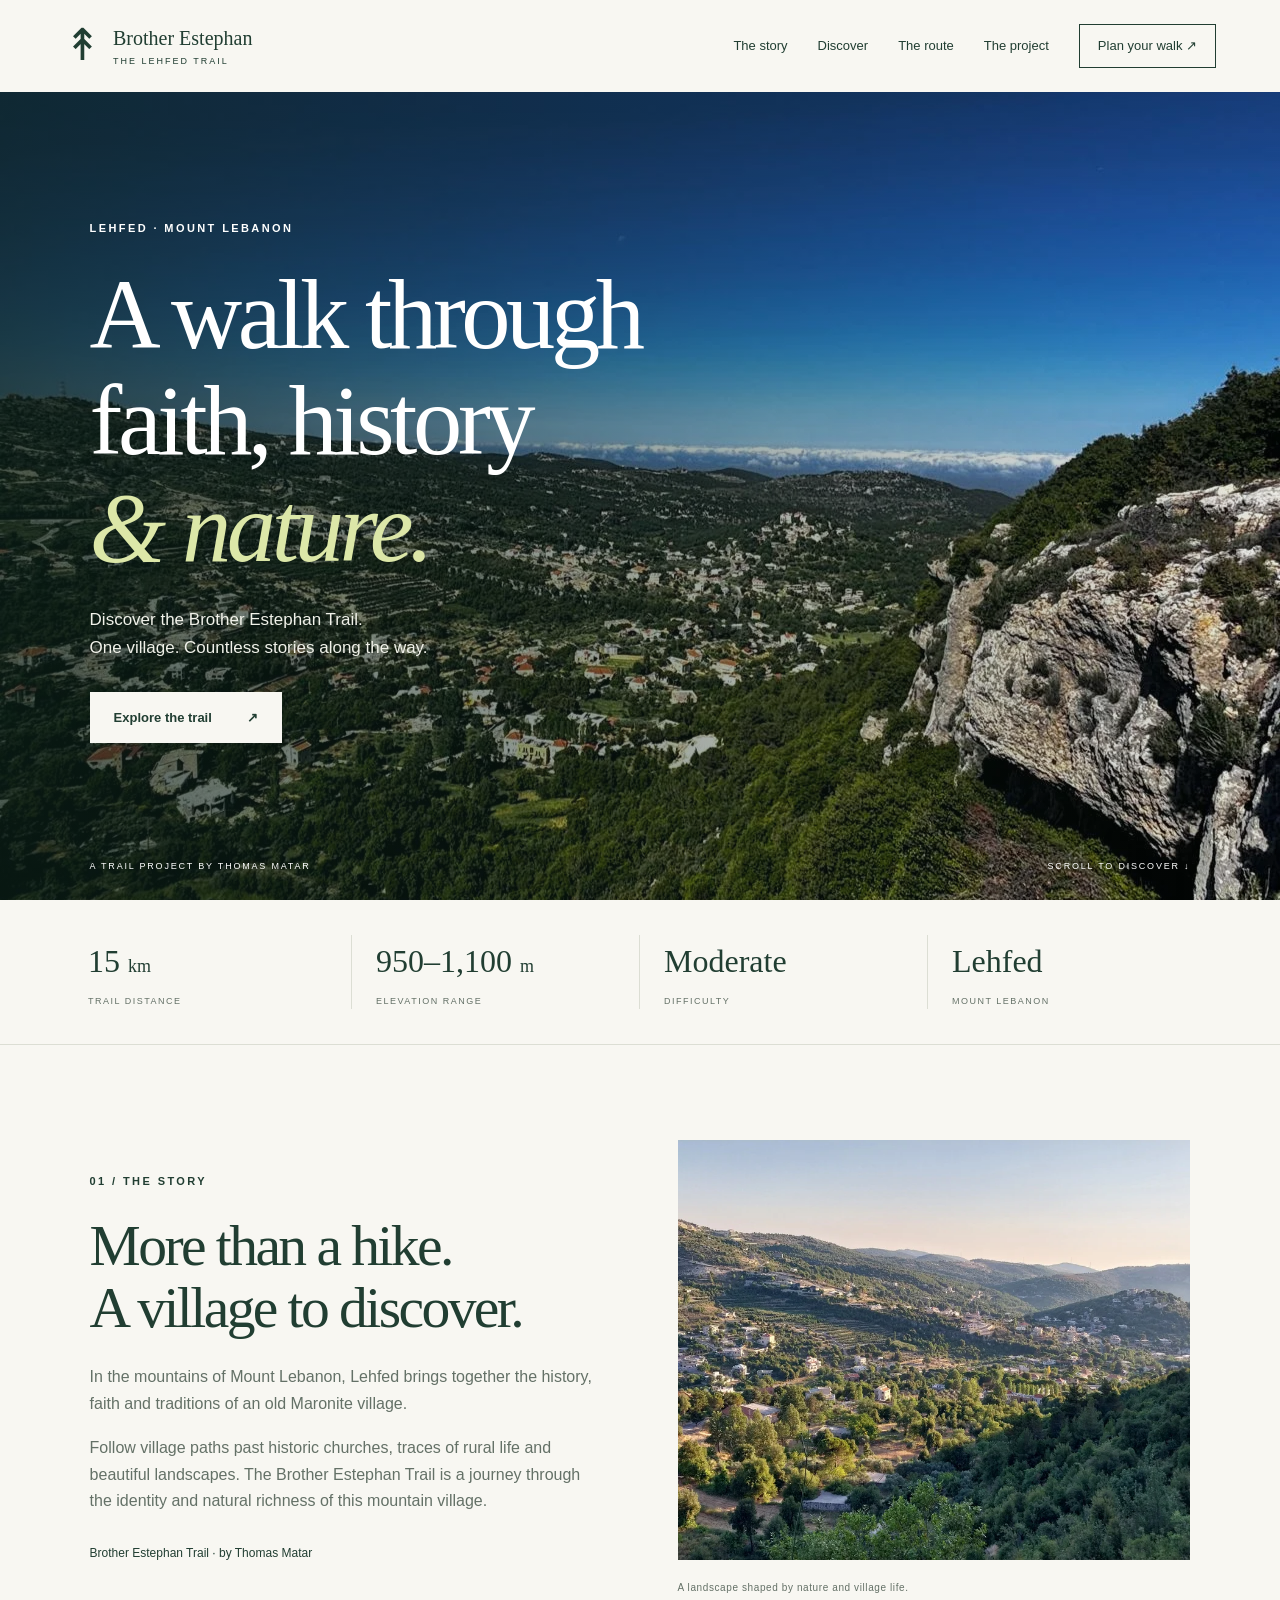
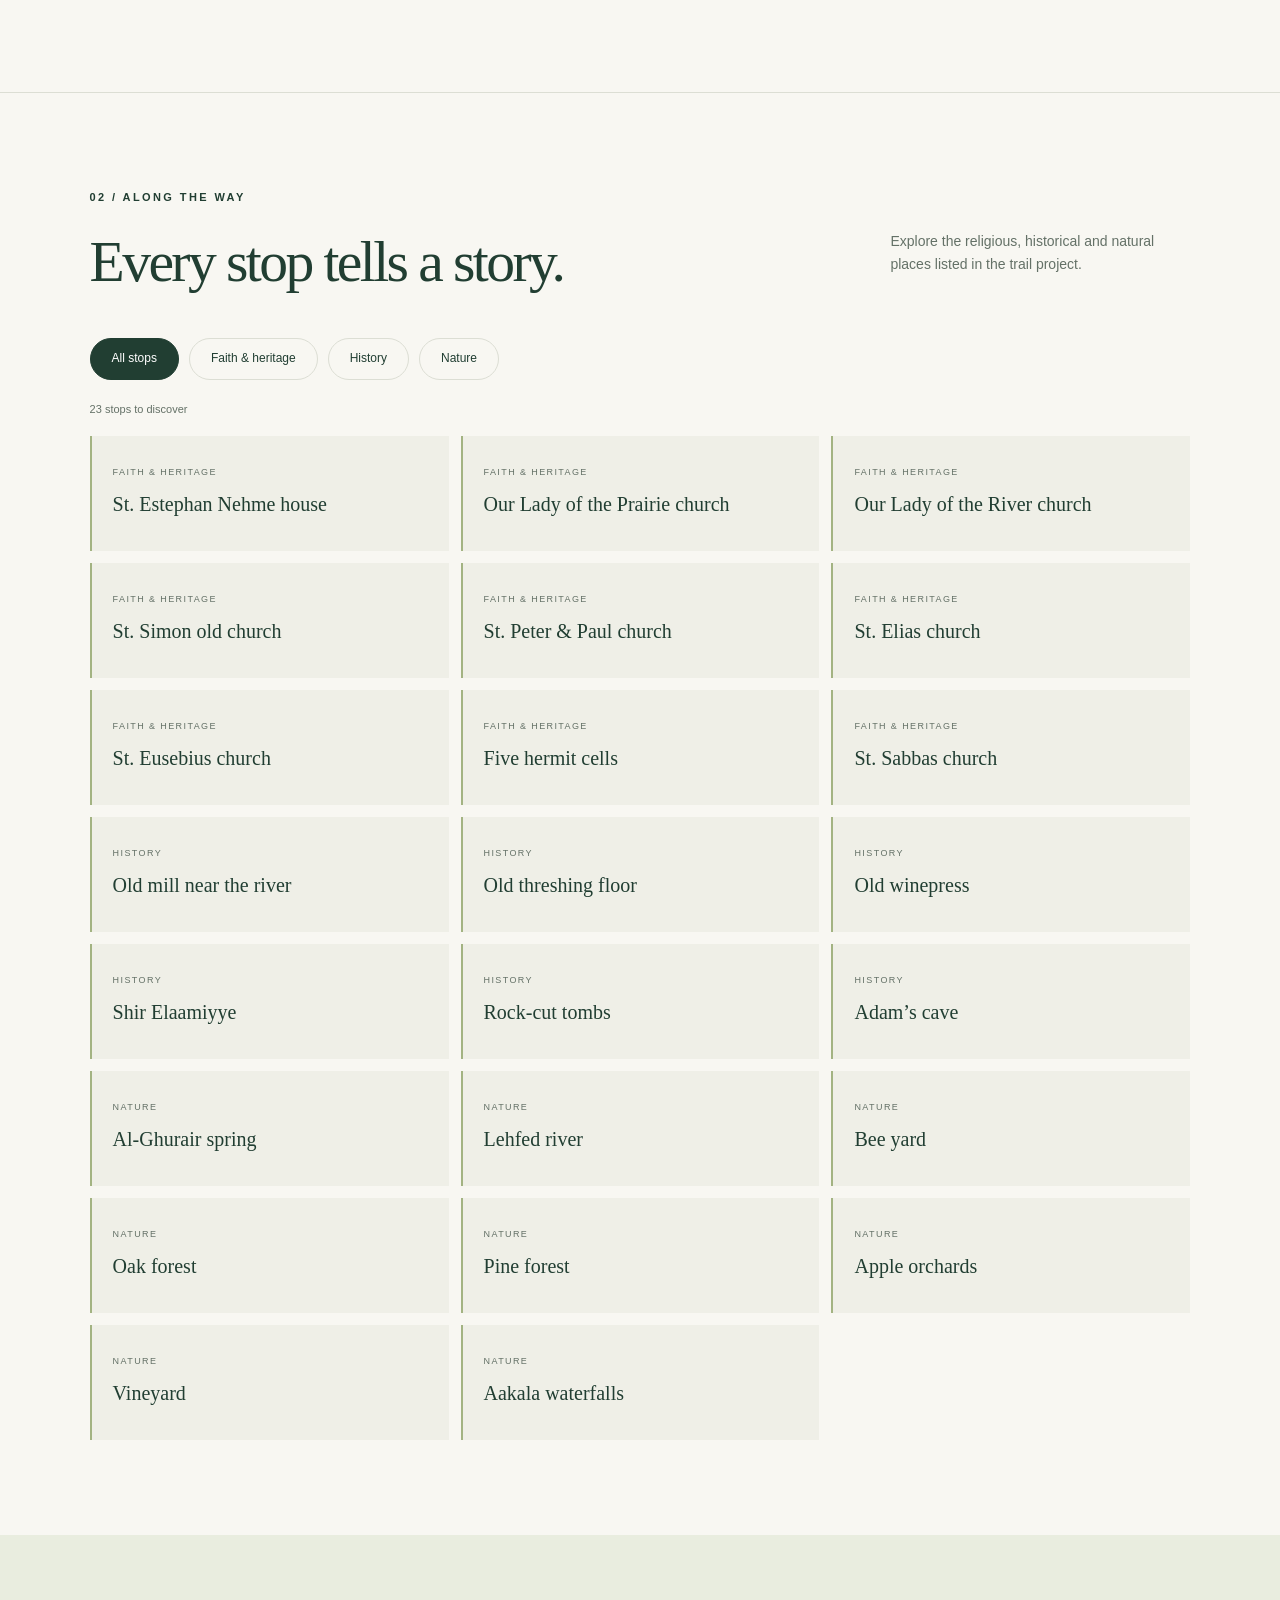
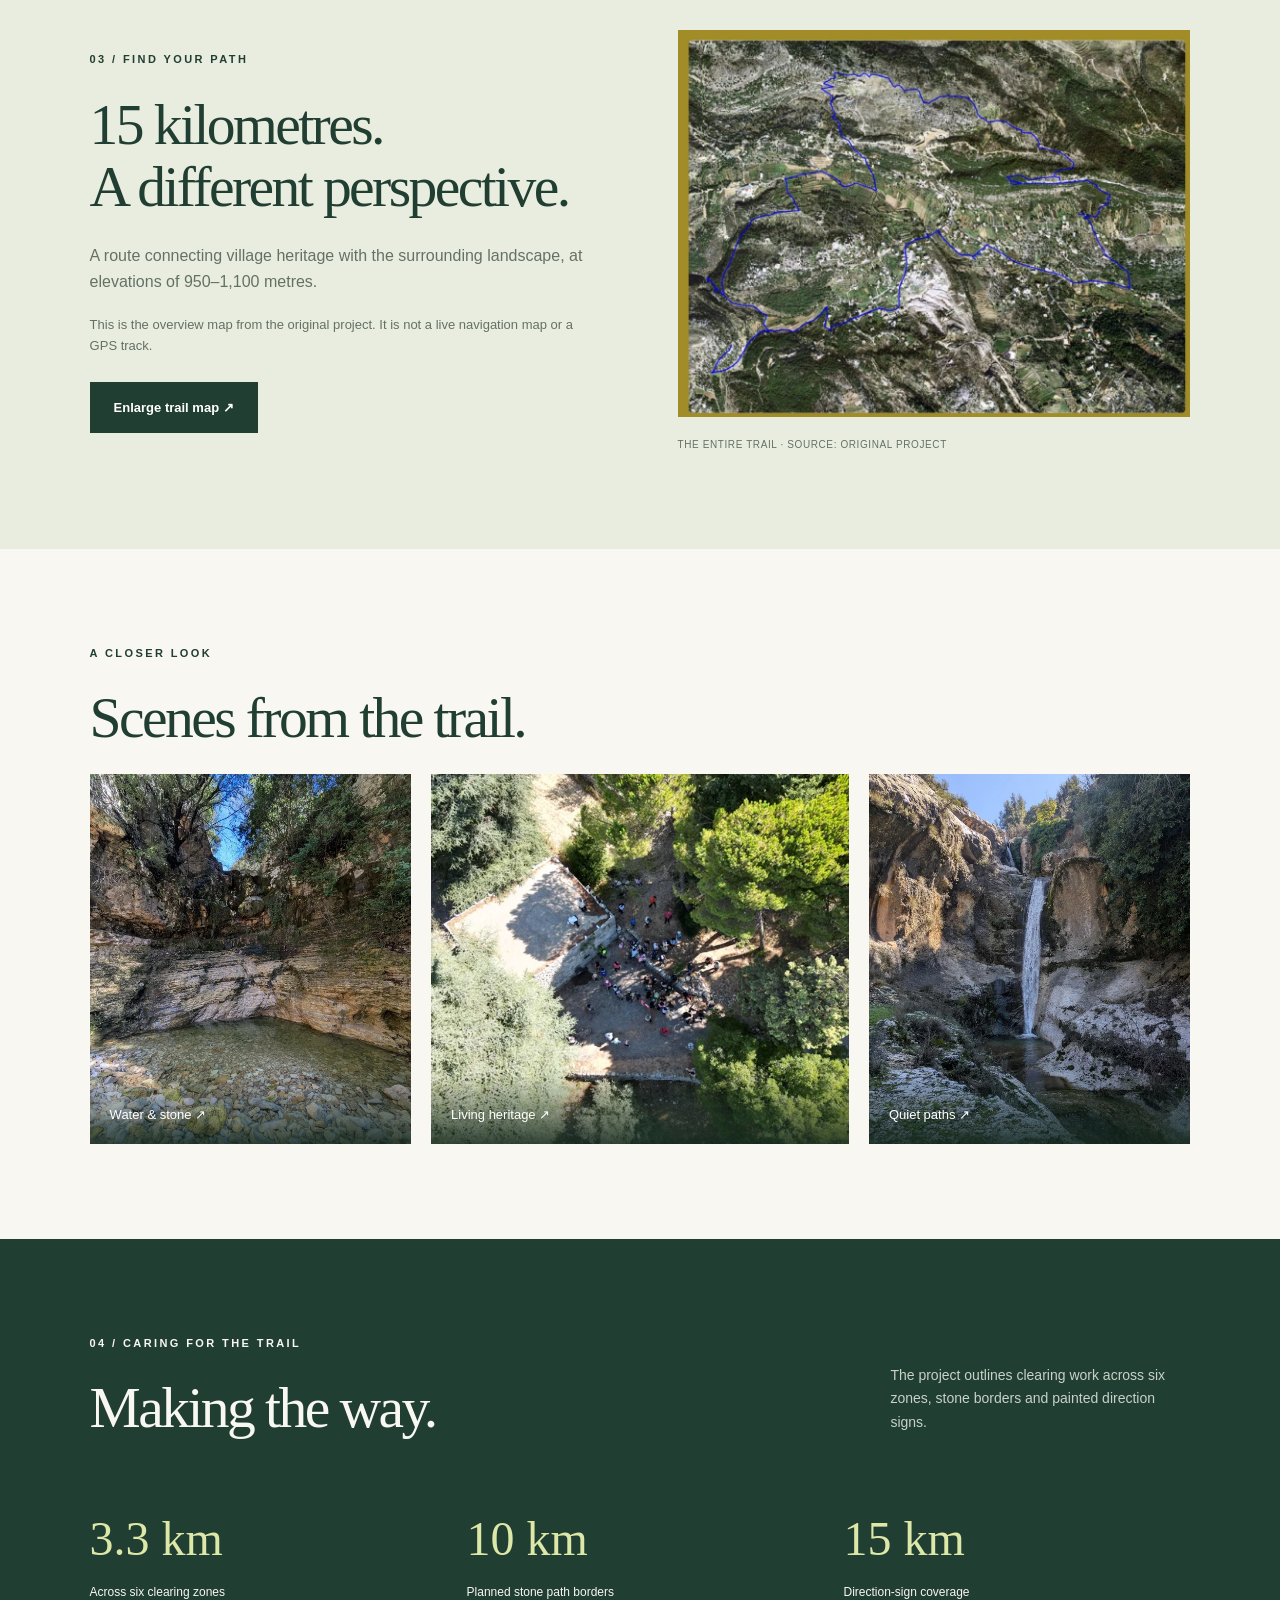
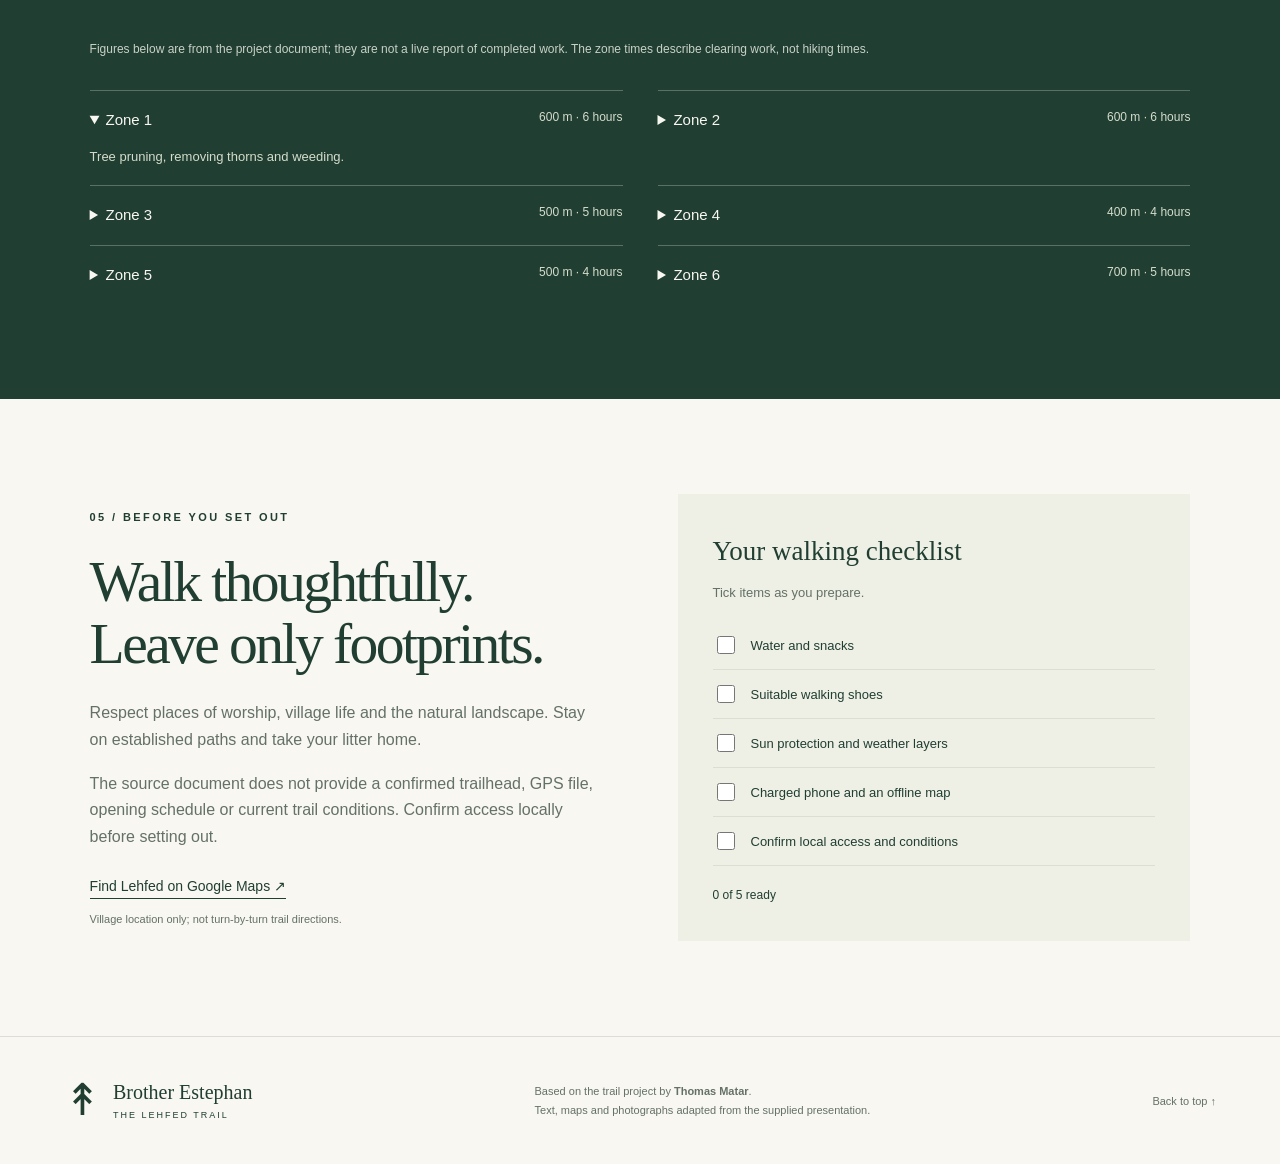
==== public/index.html @ 2dfc2b0c "Build Brother Estephan Trail website with original imagery and Render configuration" ====
<!doctype html>
<html lang="en"><head><meta charset="utf-8"><meta name="viewport" content="width=device-width, initial-scale=1"><meta name="description" content="Discover the Brother Estephan Trail in Lehfed, Lebanon: a 15 km journey through nature, faith and village heritage. A project by Thomas Matar."><meta name="theme-color" content="#213e32"><title>Brother Estephan Trail · Lehfed, Lebanon</title><link rel="icon" href="assets/favicon.svg" type="image/svg+xml"><link rel="stylesheet" href="styles.css"><script src="script.js" defer></script></head>
<body><a class="skip" href="#about">Skip to content</a><header><a class="brand" href="#home"><span class="brand-mark">↟</span><span>Brother Estephan<small>THE LEHFED TRAIL</small></span></a><button class="menu-toggle" aria-expanded="false" aria-controls="navigation">Menu ☰</button><nav id="navigation" aria-label="Main navigation"><a href="#about">The story</a><a href="#discover">Discover</a><a href="#route">The route</a><a href="#restoration">The project</a><a class="nav-cta" href="#visit">Plan your walk ↗</a></nav></header>
<main><section id="home" class="hero"><div class="hero-content"><p class="eyebrow">LEHFED · MOUNT LEBANON</p><h1>A walk through<br>faith, history<br><em>& nature.</em></h1><p class="hero-description">Discover the Brother Estephan Trail.<br>One village. Countless stories along the way.</p><a class="button light" href="#discover">Explore the trail <span>↗</span></a></div><div class="hero-bottom"><span>A TRAIL PROJECT BY THOMAS MATAR</span><a href="#about">SCROLL TO DISCOVER ↓</a></div></section>
<div class="stats" aria-label="Trail overview"><div><strong>15 <span>km</span></strong><small>TRAIL DISTANCE</small></div><div><strong>950–1,100 <span>m</span></strong><small>ELEVATION RANGE</small></div><div><strong>Moderate</strong><small>DIFFICULTY</small></div><div><strong>Lehfed</strong><small>MOUNT LEBANON</small></div></div>
<section id="about" class="section story"><div><p class="eyebrow">01 / THE STORY</p><h2>More than a hike.<br>A village to discover.</h2><p>In the mountains of Mount Lebanon, Lehfed brings together the history, faith and traditions of an old Maronite village.</p><p>Follow village paths past historic churches, traces of rural life and beautiful landscapes. The Brother Estephan Trail is a journey through the identity and natural richness of this mountain village.</p><span class="signature">Brother Estephan Trail · by Thomas Matar</span></div><figure><img src="assets/village.webp" alt="Lehfed village across a green mountain valley" loading="lazy"><figcaption>A landscape shaped by nature and village life.</figcaption></figure></section>
<section id="discover" class="section discovery"><div class="section-heading"><div><p class="eyebrow">02 / ALONG THE WAY</p><h2>Every stop tells a story.</h2></div><p>Explore the religious, historical and natural places listed in the trail project.</p></div><div class="filters" role="group" aria-label="Filter trail stops"><button aria-pressed="true" data-filter="all">All stops</button><button aria-pressed="false" data-filter="religious">Faith & heritage</button><button aria-pressed="false" data-filter="historical">History</button><button aria-pressed="false" data-filter="natural">Nature</button></div><p id="result-count" class="result-count" aria-live="polite"></p><div id="stop-grid" class="stop-grid"></div><noscript><p>The trail includes historic churches and hermit cells, an old mill, a winepress, rock-cut tombs, Adam’s cave, springs, forests, orchards and waterfalls. Enable JavaScript to explore the complete filterable list.</p></noscript></section>
<section id="route" class="section route"><div><p class="eyebrow">03 / FIND YOUR PATH</p><h2>15 kilometres.<br>A different perspective.</h2><p>A route connecting village heritage with the surrounding landscape, at elevations of 950–1,100 metres.</p><p class="note">This is the overview map from the original project. It is not a live navigation map or a GPS track.</p><button class="button dark" data-full-image="assets/trail-map.webp" data-caption="Trail overview from Thomas Matar’s project">Enlarge trail map ↗</button></div><figure><button class="image-button" data-full-image="assets/trail-map.webp" data-caption="Trail overview from Thomas Matar’s project" aria-label="Enlarge trail overview map"><img src="assets/trail-map.webp" alt="Satellite overview showing the trail route as a blue line around Lehfed" loading="lazy"></button><figcaption>THE ENTIRE TRAIL · SOURCE: ORIGINAL PROJECT</figcaption></figure></section>
<section class="section gallery-section"><p class="eyebrow">A CLOSER LOOK</p><h2>Scenes from the trail.</h2><div class="gallery"><button data-full-image="assets/waterfall.webp" data-caption="Water and rock along the trail"><img src="assets/waterfall.webp" alt="Waterfall descending between tall rocks" loading="lazy"><span>Water & stone ↗</span></button><button data-full-image="assets/church.webp" data-caption="Traditional stone architecture featured in the project"><img src="assets/church.webp" alt="Traditional stone building with greenery around its entrance" loading="lazy"><span>Living heritage ↗</span></button><button data-full-image="assets/river.webp" data-caption="A shaded river scene from the original project"><img src="assets/river.webp" alt="Shaded rocky riverbed beneath trees" loading="lazy"><span>Quiet paths ↗</span></button></div></section>
<section id="restoration" class="restoration"><div class="section"><div class="section-heading"><div><p class="eyebrow">04 / CARING FOR THE TRAIL</p><h2>Making the way.</h2></div><p>The project outlines clearing work across six zones, stone borders and painted direction signs.</p></div><div class="project-stats"><div><strong>3.3 km</strong><span>Across six clearing zones</span></div><div><strong>10 km</strong><span>Planned stone path borders</span></div><div><strong>15 km</strong><span>Direction-sign coverage</span></div></div><p class="project-note">Figures below are from the project document; they are not a live report of completed work. The zone times describe clearing work, not hiking times.</p><div class="zones"><details open><summary>Zone 1 <span>600 m · 6 hours</span></summary><p>Tree pruning, removing thorns and weeding.</p></details><details><summary>Zone 2 <span>600 m · 6 hours</span></summary><p>Tree pruning, removing thorns and weeding.</p></details><details><summary>Zone 3 <span>500 m · 5 hours</span></summary><p>Removing thorns and weeding.</p></details><details><summary>Zone 4 <span>400 m · 4 hours</span></summary><p>Tree pruning, removing thorns and weeding.</p></details><details><summary>Zone 5 <span>500 m · 4 hours</span></summary><p>Weeding.</p></details><details><summary>Zone 6 <span>700 m · 5 hours</span></summary><p>Removing thorns and weeding.</p></details></div></div></section>
<section id="visit" class="section visit"><div><p class="eyebrow">05 / BEFORE YOU SET OUT</p><h2>Walk thoughtfully.<br>Leave only footprints.</h2><p>Respect places of worship, village life and the natural landscape. Stay on established paths and take your litter home.</p><p>The source document does not provide a confirmed trailhead, GPS file, opening schedule or current trail conditions. Confirm access locally before setting out.</p><a class="text-link" href="https://www.google.com/maps/search/?api=1&query=Lehfed%2C%20Lebanon" target="_blank" rel="noopener noreferrer">Find Lehfed on Google Maps ↗</a><small class="map-note">Village location only; not turn-by-turn trail directions.</small></div><div class="checklist"><h3>Your walking checklist</h3><p>Tick items as you prepare.</p><label><input type="checkbox"> Water and snacks</label><label><input type="checkbox"> Suitable walking shoes</label><label><input type="checkbox"> Sun protection and weather layers</label><label><input type="checkbox"> Charged phone and an offline map</label><label><input type="checkbox"> Confirm local access and conditions</label><span id="check-status" aria-live="polite">0 of 5 ready</span></div></section></main>
<footer><a class="brand" href="#home"><span class="brand-mark">↟</span><span>Brother Estephan<small>THE LEHFED TRAIL</small></span></a><p>Based on the trail project by <strong>Thomas Matar</strong>.<br>Text, maps and photographs adapted from the supplied presentation.</p><a href="#home">Back to top ↑</a></footer>
<dialog id="lightbox"><button id="close-lightbox" aria-label="Close image">Close ×</button><img id="lightbox-image" alt=""><p id="lightbox-caption"></p></dialog></body></html>
---- public/styles.css ----
:root{--ink:#213e32;--muted:#647167;--paper:#f8f7f2;--line:#dcded4;--lime:#dce7a8}*{box-sizing:border-box}html{scroll-behavior:smooth;scroll-padding-top:96px}body{margin:0;background:var(--paper);color:var(--ink);font-family:Arial,Helvetica,sans-serif;font-size:16px;line-height:1.65}a{color:inherit;text-decoration:none}button,input{font:inherit}button,a,input{touch-action:manipulation}button{cursor:pointer}a:focus-visible,button:focus-visible,input:focus-visible,summary:focus-visible{outline:3px solid #b78624;outline-offset:5px}h1,h2,h3,p,figure{margin:0}h1,h2{font-family:Georgia,'Times New Roman',serif;font-weight:400;letter-spacing:-.045em;line-height:1.08}h2{font-size:clamp(36px,4.5vw,61px);margin-bottom:25px}p+p{margin-top:18px}header{height:92px;display:flex;align-items:center;justify-content:space-between;padding:0 5%;background:var(--paper);position:relative;z-index:10}.brand{display:flex;align-items:center;gap:12px;font-family:Georgia,serif;font-size:20px;line-height:1.3}.brand small{display:block;font-family:Arial,sans-serif;font-size:9px;letter-spacing:2px;margin-top:5px}.brand-mark{font-size:44px}nav{display:flex;gap:30px;align-items:center;font-size:13px}nav a:hover,.text-link:hover{text-decoration:underline}.nav-cta{border:1px solid var(--ink);padding:10px 18px}.menu-toggle{display:none}.hero{min-height:650px;height:calc(100svh - 92px);max-height:880px;color:white;position:relative;background:linear-gradient(90deg,rgba(11,32,24,.72),rgba(11,32,24,.08)),url('assets/hero.webp') center 60%/cover;display:flex;align-items:center;padding:70px 7% 100px}.hero-content{max-width:700px}.eyebrow{font-size:11px;font-weight:700;letter-spacing:2.4px;margin-bottom:25px}h1{font-size:clamp(62px,7.7vw,110px)}h1 em{color:var(--lime);font-weight:400}.hero-description{margin:25px 0 30px;font-size:17px;color:#f0f1e9}.button{display:inline-flex;align-items:center;gap:35px;border:0;padding:15px 24px;font-size:13px;font-weight:600}.light{background:var(--paper);color:var(--ink)}.dark{background:var(--ink);color:white}.button:hover{filter:brightness(.92)}.hero-bottom{position:absolute;bottom:26px;left:7%;right:7%;display:flex;justify-content:space-between;font-size:9px;letter-spacing:1.8px}.stats{display:grid;grid-template-columns:repeat(4,1fr);padding:35px 5%;border-bottom:1px solid var(--line)}.stats>div{padding:0 24px;border-right:1px solid var(--line)}.stats>div:last-child{border:0}.stats strong{font-family:Georgia,serif;font-size:32px;font-weight:400;display:block}.stats strong span{font-size:18px}.stats small{font-size:9px;letter-spacing:1.5px;display:block;margin-top:6px;color:var(--muted)}.section{max-width:1320px;padding:95px 7%;margin:auto}.story,.route,.visit{display:grid;grid-template-columns:1fr 1fr;gap:75px;align-items:center}.story p:not(.eyebrow),.route p:not(.eyebrow),.visit p:not(.eyebrow){color:var(--muted)}.signature{display:block;font-size:12px;margin-top:30px}.story img{width:100%;height:420px;object-fit:cover}figcaption{font-size:10px;color:var(--muted);margin-top:12px;letter-spacing:.6px}.discovery{border-top:1px solid var(--line)}.section-heading{display:flex;gap:60px;align-items:center;justify-content:space-between}.section-heading>p{max-width:300px;font-size:14px;color:var(--muted)}.filters{display:flex;gap:10px;margin:20px 0;flex-wrap:wrap}.filters button{padding:10px 21px;border:1px solid var(--line);border-radius:30px;background:transparent;color:var(--ink);font-size:12px}.filters button[aria-pressed=true]{background:var(--ink);color:white;border-color:var(--ink)}.result-count{font-size:11px;color:var(--muted);margin-bottom:18px}.stop-grid{display:grid;grid-template-columns:repeat(3,1fr);gap:12px}.stop{padding:21px;background:#efefe7;min-height:115px;border-left:2px solid #a3b382}.stop small{font-size:9px;text-transform:uppercase;letter-spacing:1.4px;color:var(--muted)}.stop h3{font-family:Georgia,serif;font-size:20px;font-weight:400;line-height:1.3;margin-top:8px}.route{background:#e9eddf;max-width:none;padding-left:max(7%,calc((100% - 1135px)/2));padding-right:max(7%,calc((100% - 1135px)/2))}.route figure img{width:100%;display:block}.image-button{padding:0;border:0;background:none;width:100%}.note{font-size:13px;margin-bottom:25px}.gallery{display:grid;grid-template-columns:1fr 1.3fr 1fr;gap:20px}.gallery button{position:relative;border:0;padding:0;background:var(--ink);color:white;text-align:left;overflow:hidden}.gallery img{width:100%;height:370px;object-fit:cover;display:block;transition:transform .3s}.gallery button:hover img{transform:scale(1.035)}.gallery span{position:absolute;bottom:0;left:0;right:0;padding:30px 20px 18px;background:linear-gradient(transparent,#14281ed9);font-size:13px}.restoration{background:var(--ink);color:var(--paper)}.restoration .section-heading>p,.project-note{color:#c8d2c8}.project-stats{display:grid;grid-template-columns:repeat(3,1fr);gap:30px;margin:35px 0}.project-stats strong{display:block;font-family:Georgia,serif;font-size:48px;color:var(--lime);font-weight:400}.project-stats span{font-size:12px}.project-note{font-size:12px;max-width:790px}.zones{display:grid;grid-template-columns:1fr 1fr;gap:0 35px;margin-top:30px}.zones details{border-top:1px solid #597062;padding:17px 0}.zones summary{cursor:pointer;font-size:15px}.zones summary span{float:right;font-size:12px;color:#d4ddcb}.zones p{font-size:13px;color:#d4ddcb;margin-top:14px}.checklist{background:#eeefe5;padding:35px}.checklist h3{font-family:Georgia,serif;font-size:27px;font-weight:400}.checklist p{font-size:13px;margin:8px 0 18px}.checklist label{display:flex;gap:13px;align-items:center;padding:12px 0;font-size:13px;border-bottom:1px solid var(--line);cursor:pointer}.checklist input{accent-color:var(--ink);width:18px;height:18px}.checklist label:has(input:checked){color:#657259;text-decoration:line-through}#check-status{display:block;margin-top:20px;font-size:12px}.text-link{display:inline-block;margin-top:25px;border-bottom:1px solid var(--ink);font-size:14px}.map-note{display:block;margin-top:10px;font-size:11px;color:var(--muted)}footer{padding:35px 5%;border-top:1px solid var(--line);display:flex;justify-content:space-between;align-items:center;gap:30px}footer p,footer>a:last-child{font-size:11px;color:var(--muted)}dialog{border:0;background:var(--paper);color:var(--ink);max-width:94vw;max-height:95svh;padding:20px}dialog::backdrop{background:#071a14dd}dialog img{display:block;max-width:85vw;max-height:76svh;object-fit:contain;margin:auto}dialog p{font-size:12px;margin-top:10px}#close-lightbox{display:block;margin:0 0 12px auto;background:var(--ink);color:white;border:0;padding:8px 16px}.skip{position:absolute;left:10px;top:-100px;z-index:20;padding:12px;background:white}.skip:focus{top:10px}@media(max-width:850px){nav{gap:15px}.nav-cta{display:none}.section{padding:65px 6%}.story,.route,.visit{gap:35px}.stats strong{font-size:24px}.stats>div{padding:0 12px}.gallery img{height:290px}}@media(max-width:620px){header{height:78px;padding:0 6%}.brand{font-size:17px}.brand-mark{font-size:36px}.menu-toggle{display:block;background:none;border:1px solid var(--line);padding:6px 12px;font-size:12px;color:var(--ink)}nav{display:none;position:absolute;top:78px;left:0;right:0;padding:20px 6%;background:var(--paper);box-shadow:0 10px 15px #0001}nav.open{display:flex;flex-direction:column;align-items:stretch}.nav-cta{display:block}.hero{min-height:620px;height:calc(92svh - 78px);padding:55px 7% 85px;background-position:60% center}h1{font-size:65px}.hero-bottom{font-size:8px}.hero-bottom a{display:none}.stats{grid-template-columns:1fr 1fr;gap:23px;padding:27px 4%}.stats>div:nth-child(2){border:0}.stats strong{font-size:27px}.story,.route,.visit{grid-template-columns:1fr;gap:30px}.story img{height:290px}.section-heading{display:block}.section-heading>p{margin-bottom:25px}.stop-grid{grid-template-columns:1fr 1fr}.stop{padding:15px}.stop h3{font-size:18px}.filters{gap:7px}.filters button{padding:8px 12px;font-size:11px}.gallery{grid-template-columns:1fr;gap:14px}.gallery img{height:320px}.project-stats{gap:12px}.project-stats strong{font-size:35px}.project-stats span{font-size:10px;display:block}.zones{grid-template-columns:1fr}.checklist{padding:25px}footer{flex-direction:column;align-items:flex-start;padding:30px 6%}h2{font-size:40px}}@media(prefers-reduced-motion:reduce){html{scroll-behavior:auto}*,*::before,*::after{transition:none!important}}
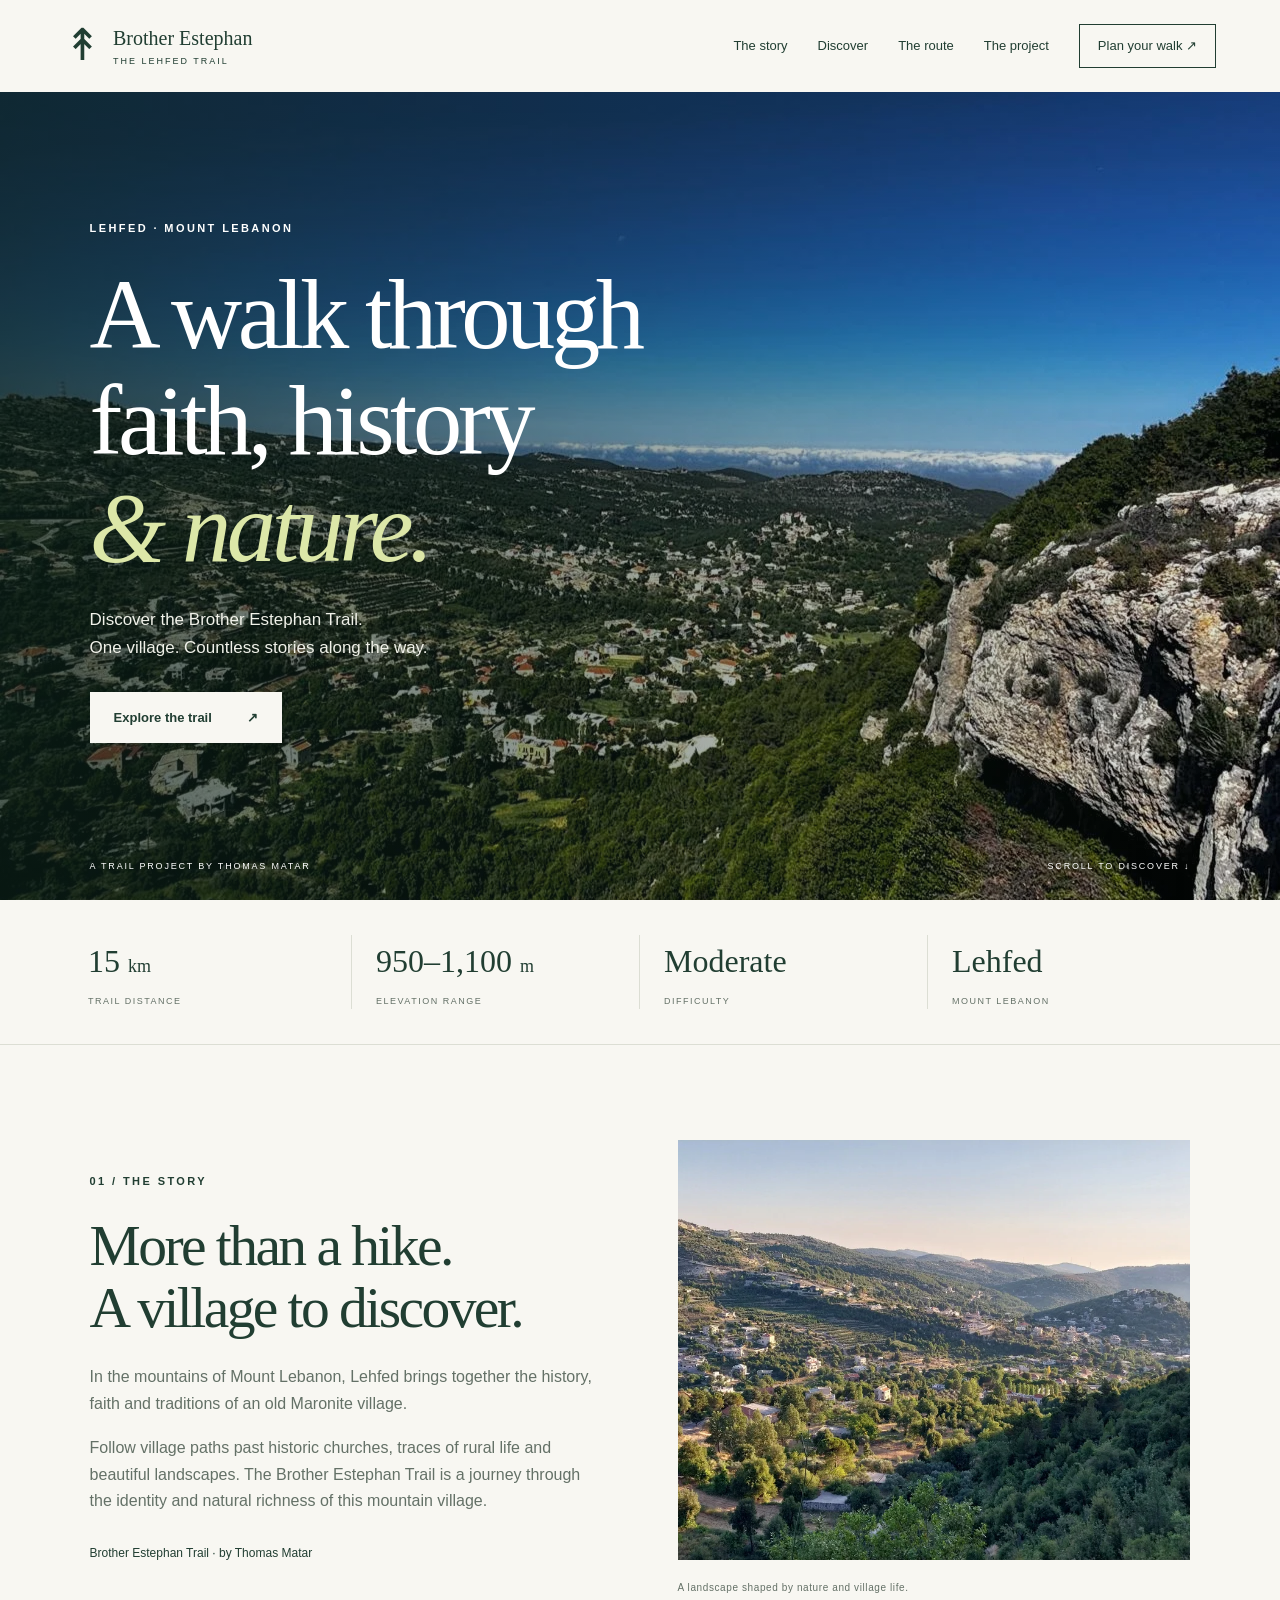
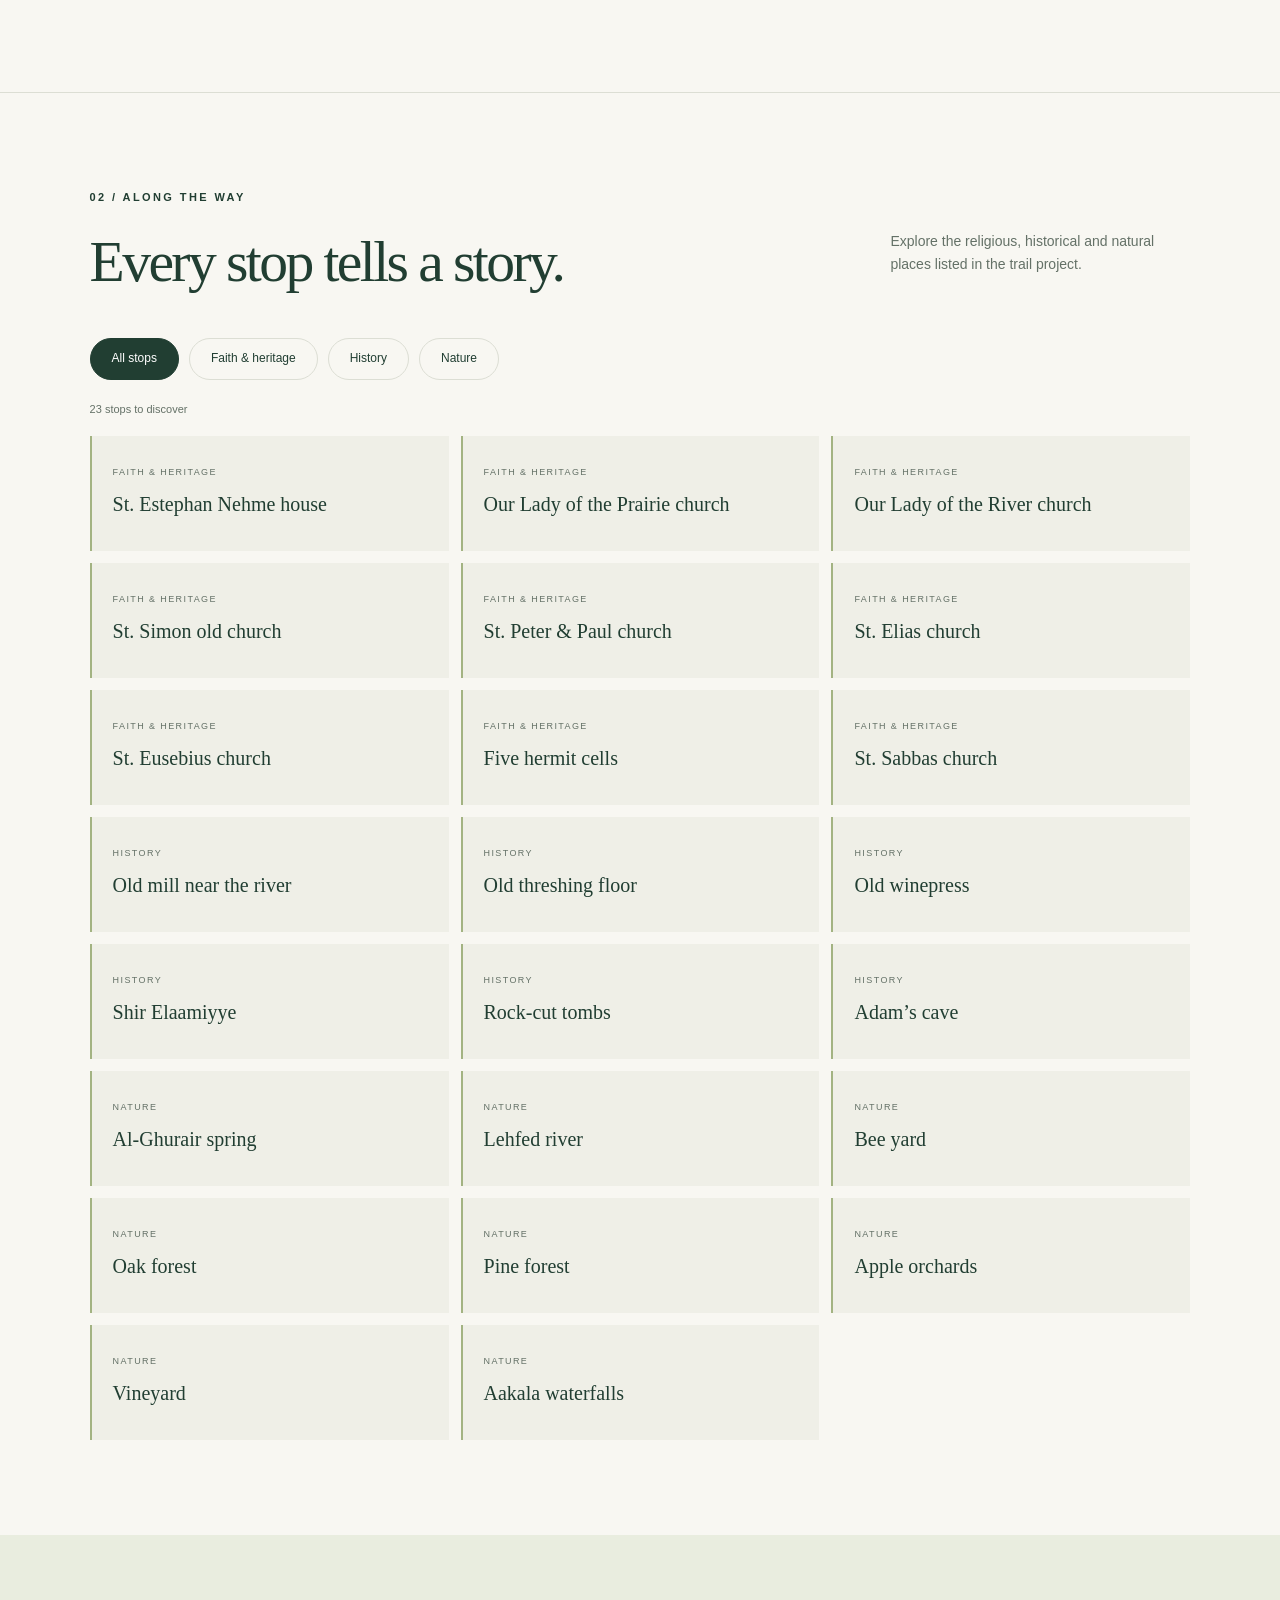
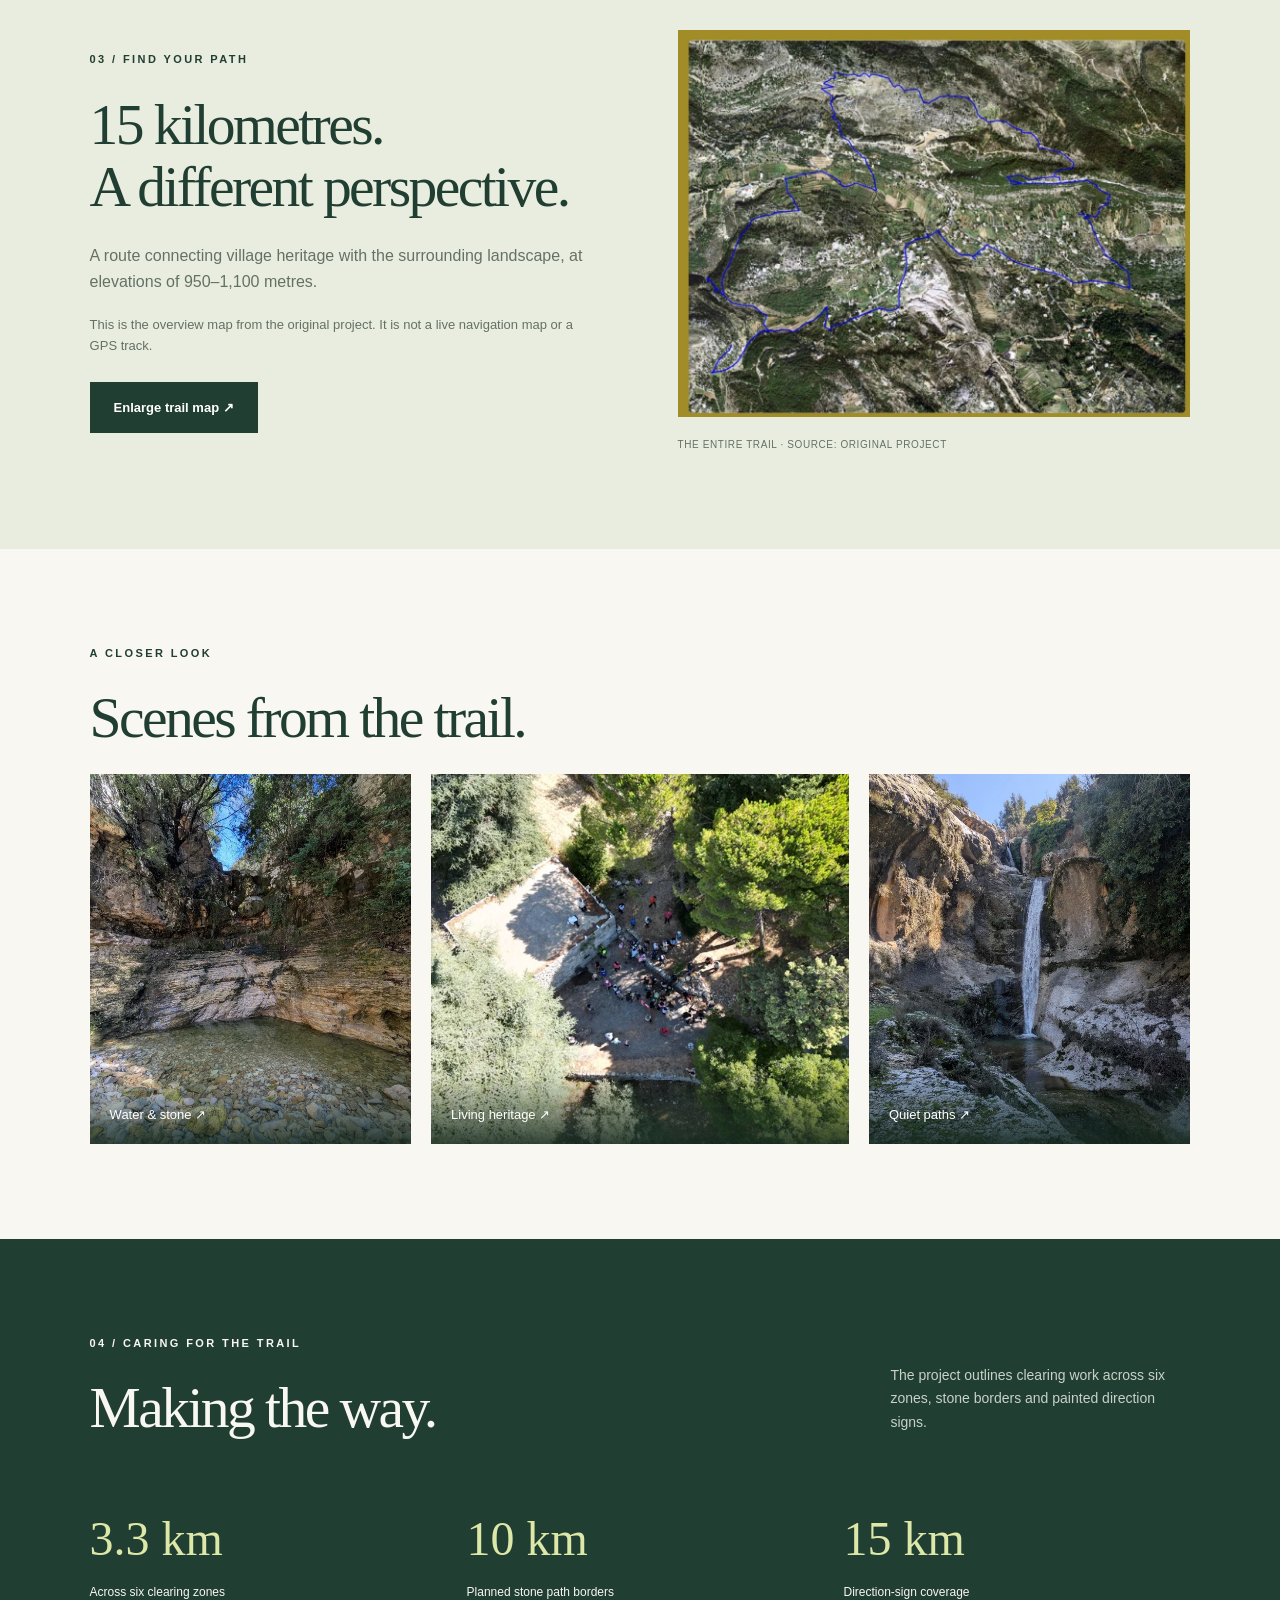
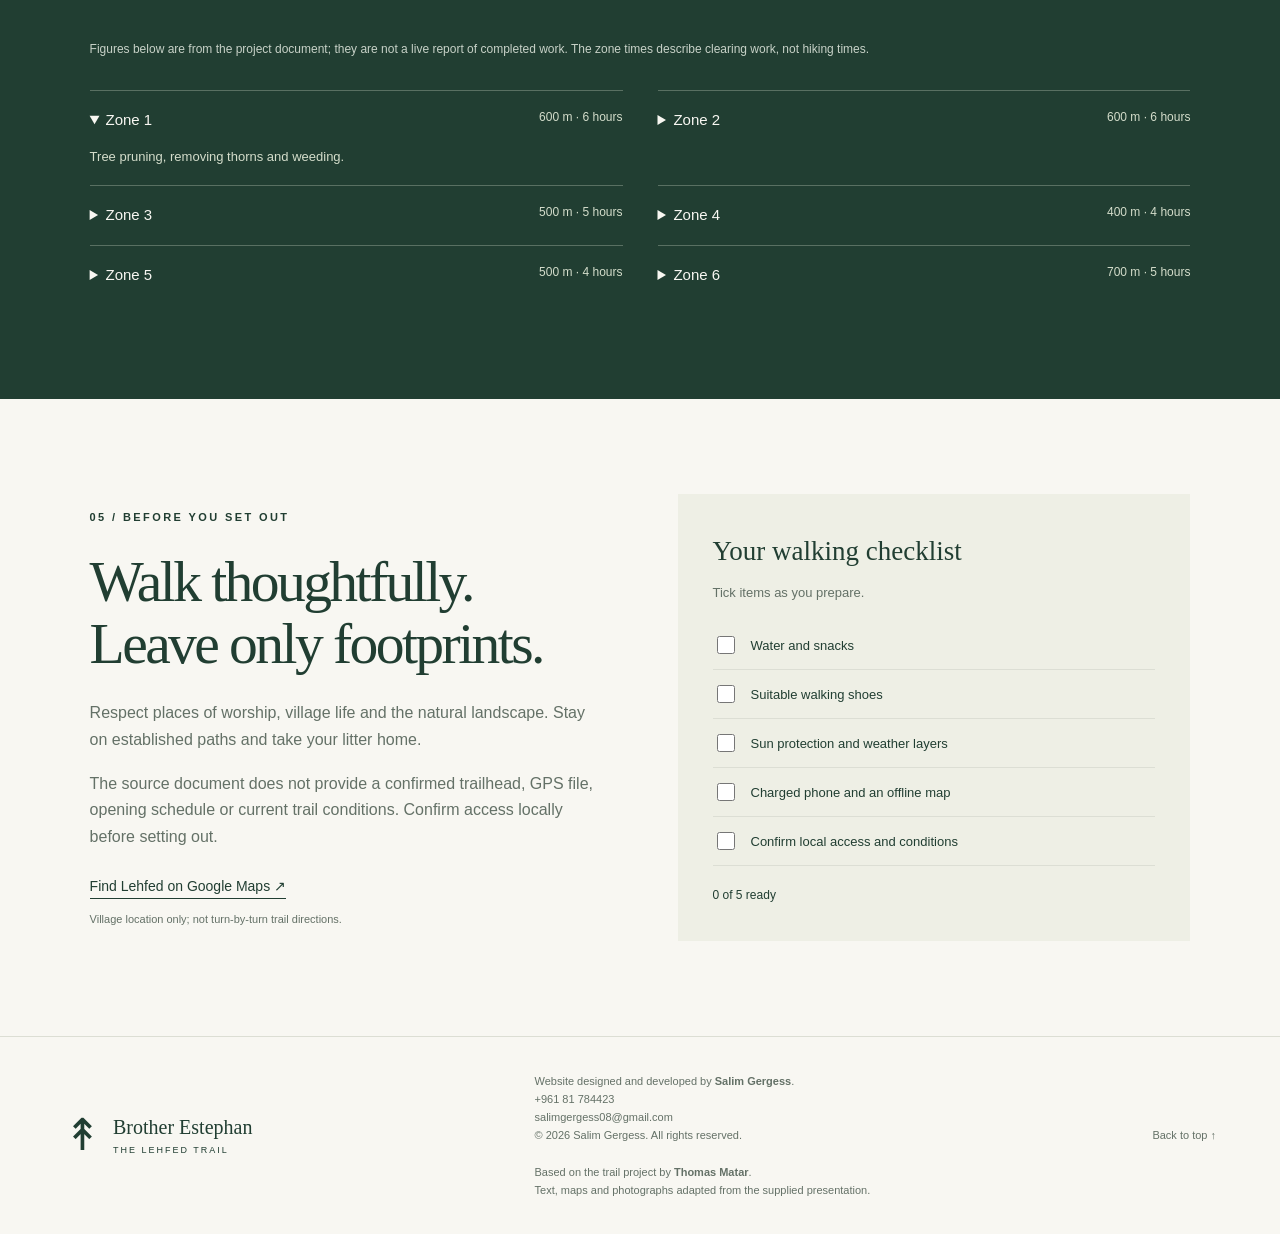
==== commit de84f27b: "Add Salim Gergess website credits and confirmed contact details" ====
--- a/public/index.html
+++ b/public/index.html
@@ -9,5 +9,5 @@
 <section class="section gallery-section"><p class="eyebrow">A CLOSER LOOK</p><h2>Scenes from the trail.</h2><div class="gallery"><button data-full-image="assets/waterfall.webp" data-caption="Water and rock along the trail"><img src="assets/waterfall.webp" alt="Waterfall descending between tall rocks" loading="lazy"><span>Water & stone ↗</span></button><button data-full-image="assets/church.webp" data-caption="Traditional stone architecture featured in the project"><img src="assets/church.webp" alt="Traditional stone building with greenery around its entrance" loading="lazy"><span>Living heritage ↗</span></button><button data-full-image="assets/river.webp" data-caption="A shaded river scene from the original project"><img src="assets/river.webp" alt="Shaded rocky riverbed beneath trees" loading="lazy"><span>Quiet paths ↗</span></button></div></section>
 <section id="restoration" class="restoration"><div class="section"><div class="section-heading"><div><p class="eyebrow">04 / CARING FOR THE TRAIL</p><h2>Making the way.</h2></div><p>The project outlines clearing work across six zones, stone borders and painted direction signs.</p></div><div class="project-stats"><div><strong>3.3 km</strong><span>Across six clearing zones</span></div><div><strong>10 km</strong><span>Planned stone path borders</span></div><div><strong>15 km</strong><span>Direction-sign coverage</span></div></div><p class="project-note">Figures below are from the project document; they are not a live report of completed work. The zone times describe clearing work, not hiking times.</p><div class="zones"><details open><summary>Zone 1 <span>600 m · 6 hours</span></summary><p>Tree pruning, removing thorns and weeding.</p></details><details><summary>Zone 2 <span>600 m · 6 hours</span></summary><p>Tree pruning, removing thorns and weeding.</p></details><details><summary>Zone 3 <span>500 m · 5 hours</span></summary><p>Removing thorns and weeding.</p></details><details><summary>Zone 4 <span>400 m · 4 hours</span></summary><p>Tree pruning, removing thorns and weeding.</p></details><details><summary>Zone 5 <span>500 m · 4 hours</span></summary><p>Weeding.</p></details><details><summary>Zone 6 <span>700 m · 5 hours</span></summary><p>Removing thorns and weeding.</p></details></div></div></section>
 <section id="visit" class="section visit"><div><p class="eyebrow">05 / BEFORE YOU SET OUT</p><h2>Walk thoughtfully.<br>Leave only footprints.</h2><p>Respect places of worship, village life and the natural landscape. Stay on established paths and take your litter home.</p><p>The source document does not provide a confirmed trailhead, GPS file, opening schedule or current trail conditions. Confirm access locally before setting out.</p><a class="text-link" href="https://www.google.com/maps/search/?api=1&query=Lehfed%2C%20Lebanon" target="_blank" rel="noopener noreferrer">Find Lehfed on Google Maps ↗</a><small class="map-note">Village location only; not turn-by-turn trail directions.</small></div><div class="checklist"><h3>Your walking checklist</h3><p>Tick items as you prepare.</p><label><input type="checkbox"> Water and snacks</label><label><input type="checkbox"> Suitable walking shoes</label><label><input type="checkbox"> Sun protection and weather layers</label><label><input type="checkbox"> Charged phone and an offline map</label><label><input type="checkbox"> Confirm local access and conditions</label><span id="check-status" aria-live="polite">0 of 5 ready</span></div></section></main>
-<footer><a class="brand" href="#home"><span class="brand-mark">↟</span><span>Brother Estephan<small>THE LEHFED TRAIL</small></span></a><p>Based on the trail project by <strong>Thomas Matar</strong>.<br>Text, maps and photographs adapted from the supplied presentation.</p><a href="#home">Back to top ↑</a></footer>
+<footer><a class="brand" href="#home"><span class="brand-mark">↟</span><span>Brother Estephan<small>THE LEHFED TRAIL</small></span></a><div id="credits"><p>Website designed and developed by <strong>Salim Gergess</strong>.<br><a href="tel:+96181784423">+961 81 784423</a><br><a href="mailto:salimgergess08@gmail.com">salimgergess08@gmail.com</a><br>© 2026 Salim Gergess. All rights reserved.</p><p>Based on the trail project by <strong>Thomas Matar</strong>.<br>Text, maps and photographs adapted from the supplied presentation.</p></div><a href="#home">Back to top ↑</a></footer>
 <dialog id="lightbox"><button id="close-lightbox" aria-label="Close image">Close ×</button><img id="lightbox-image" alt=""><p id="lightbox-caption"></p></dialog></body></html>
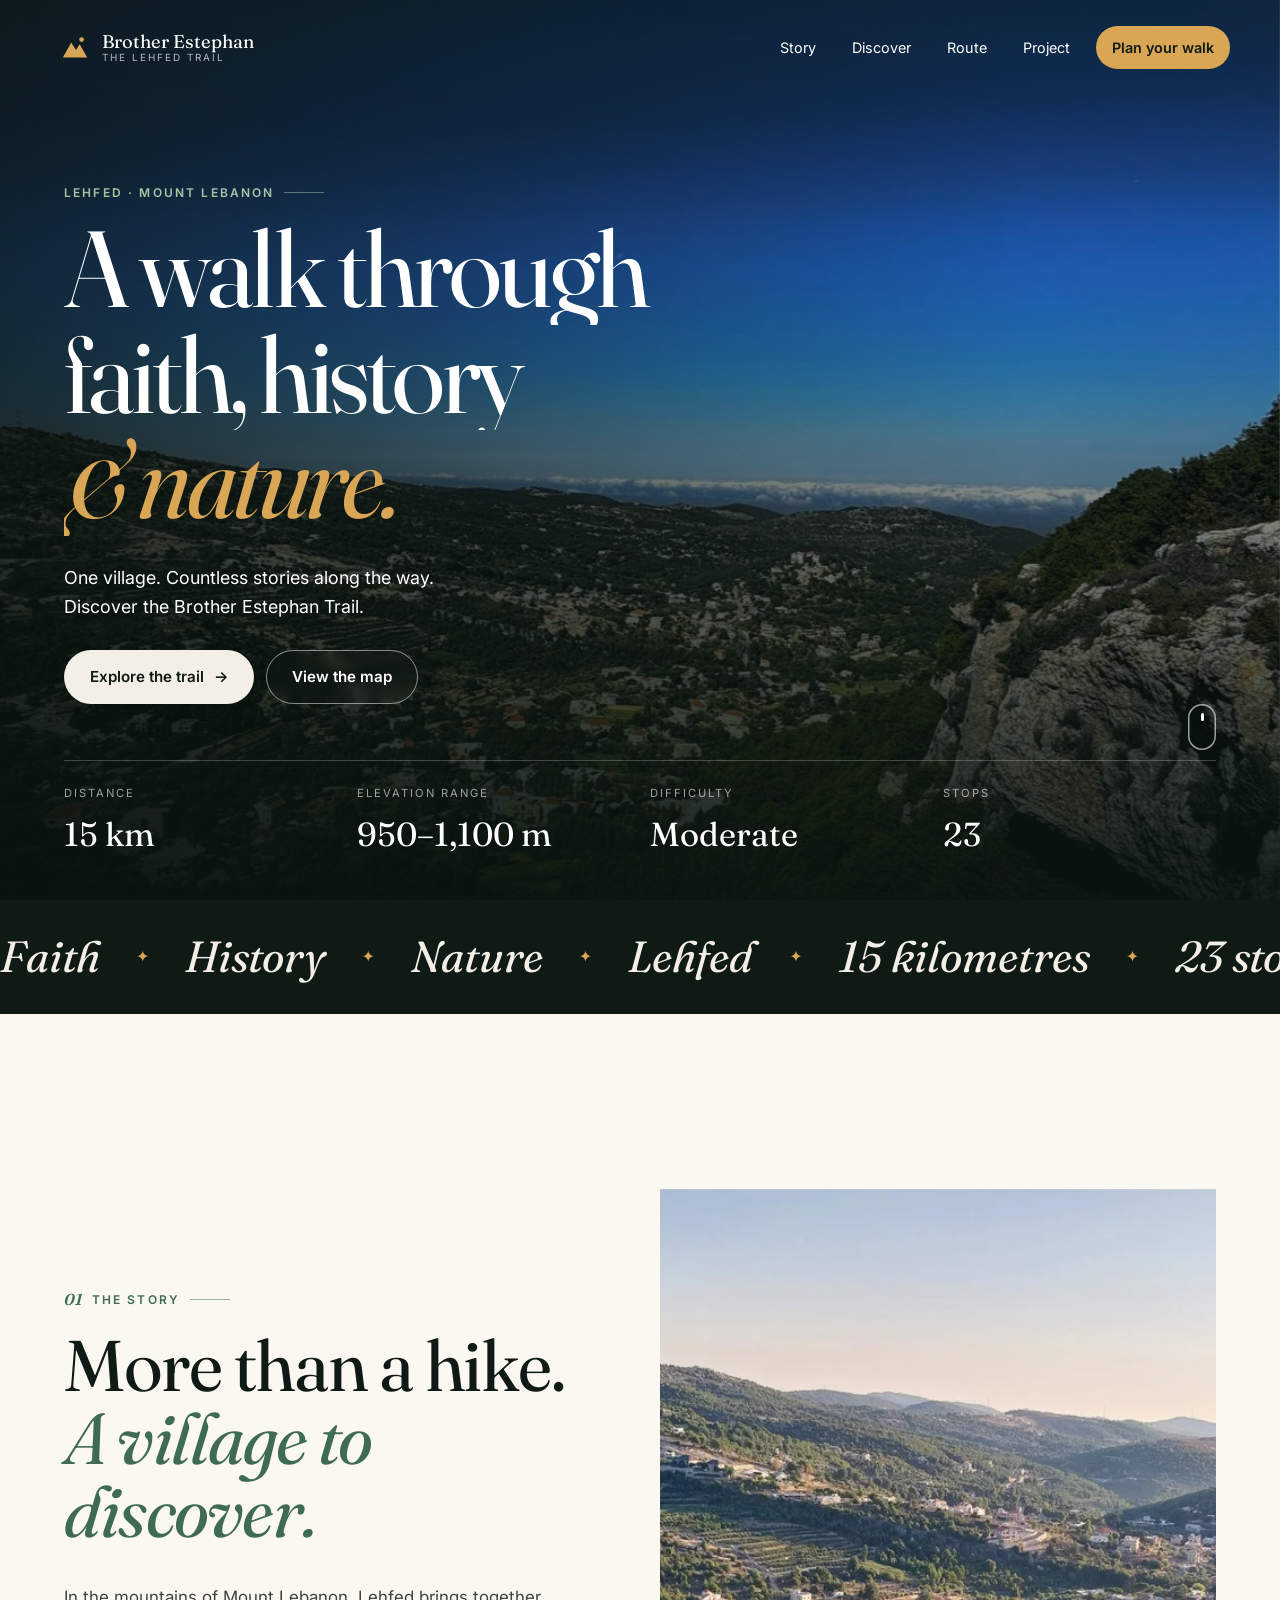
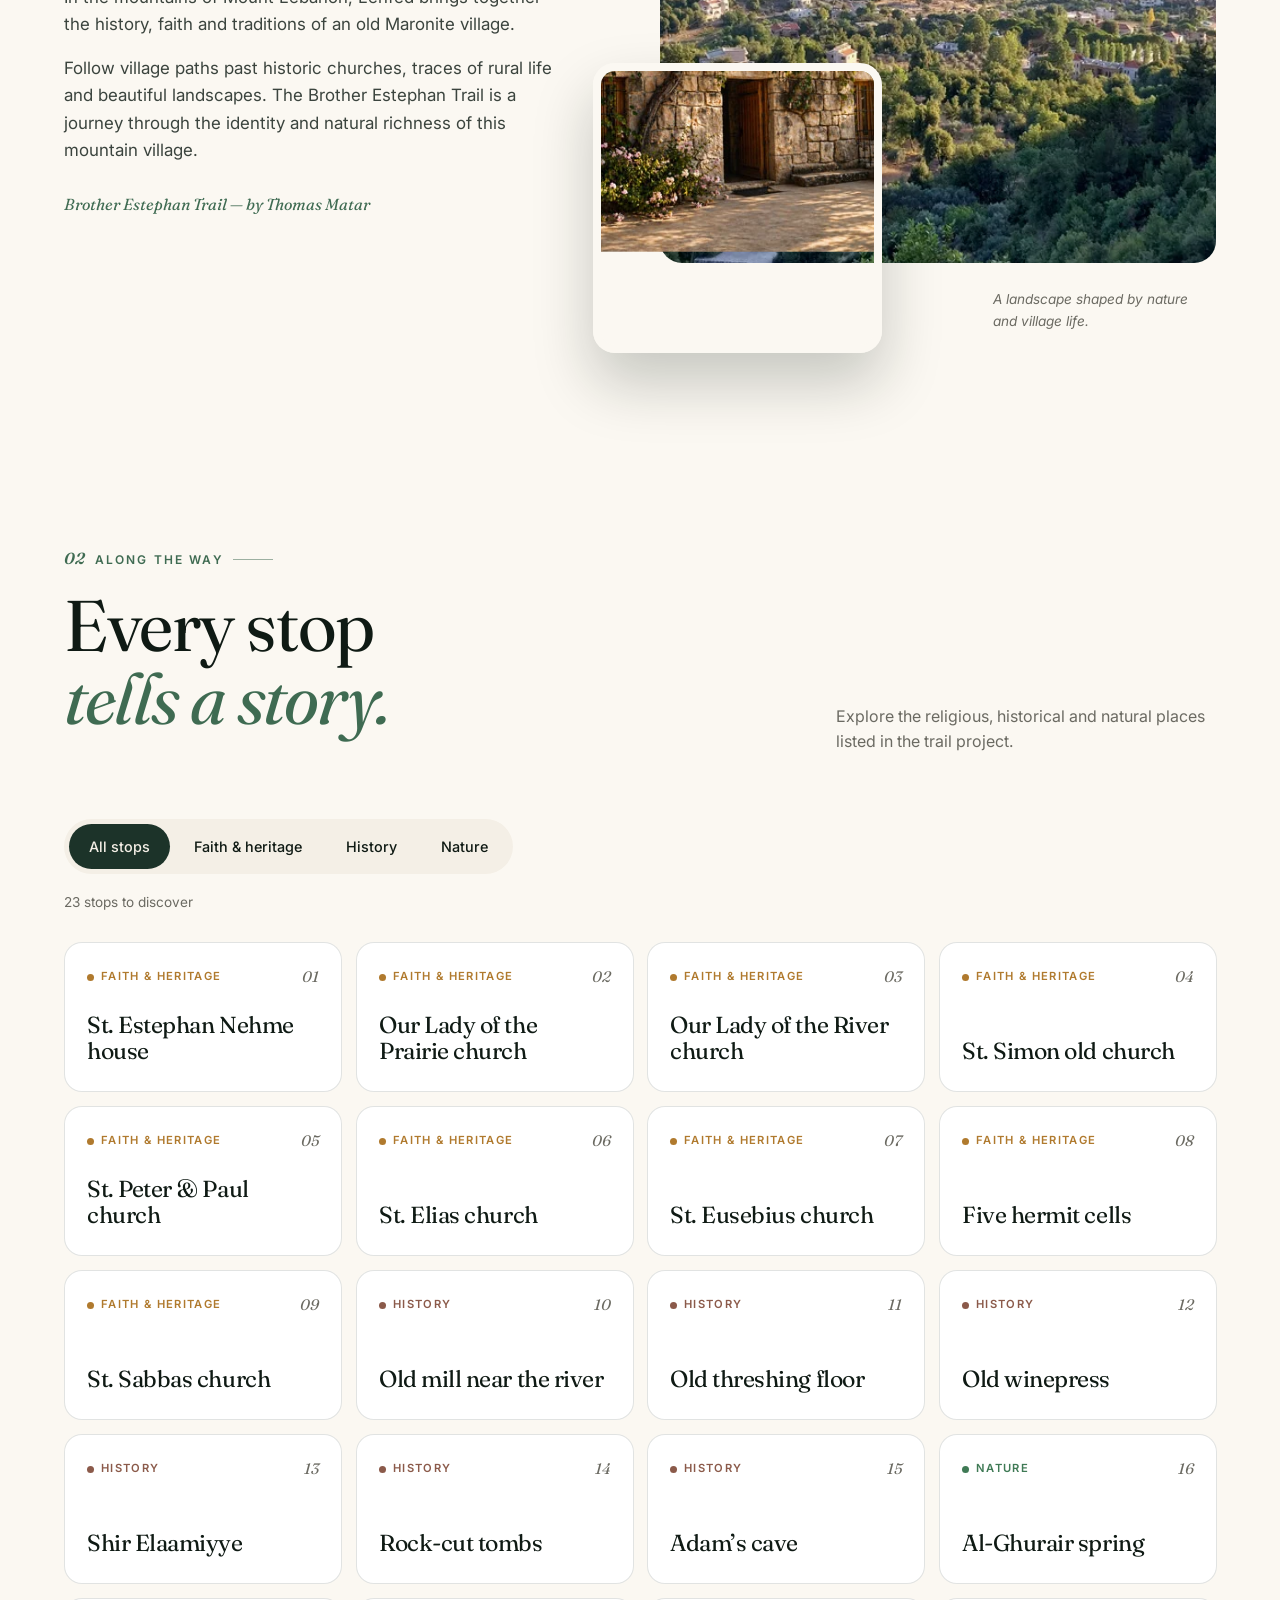
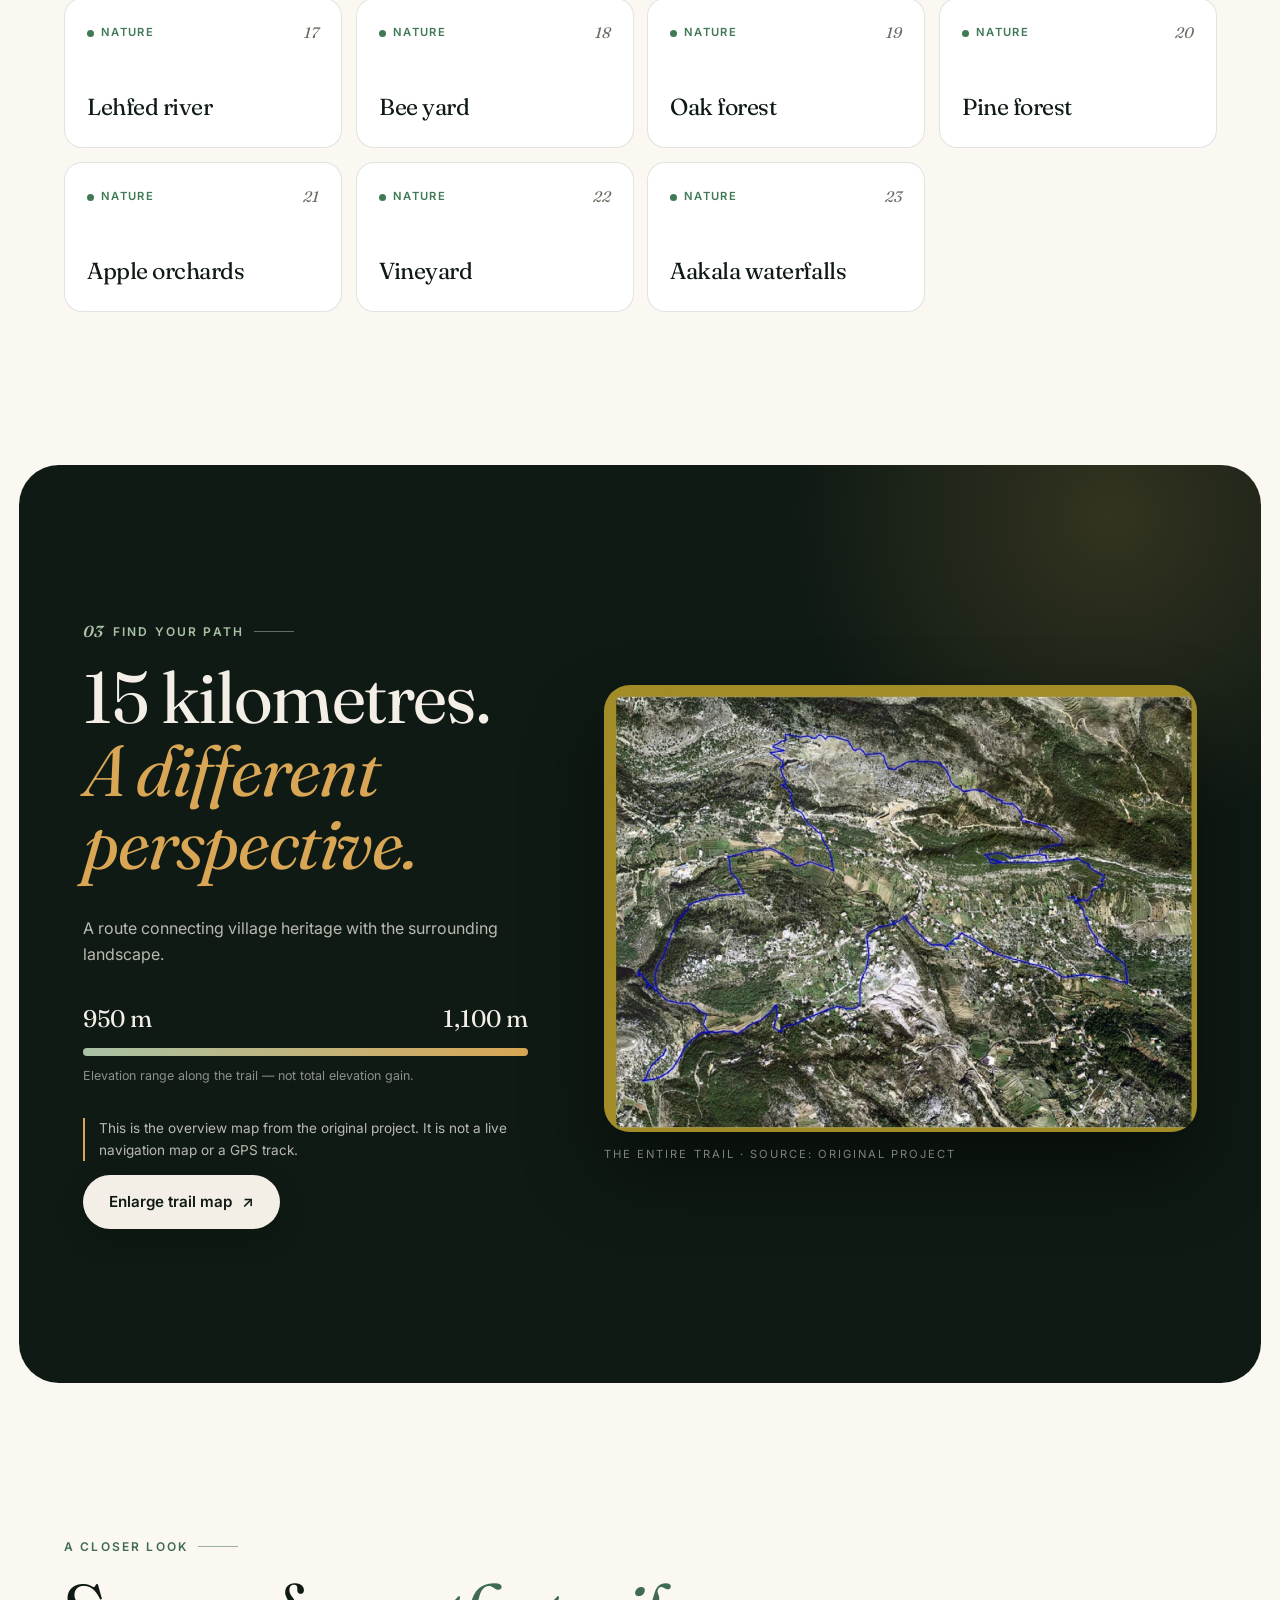
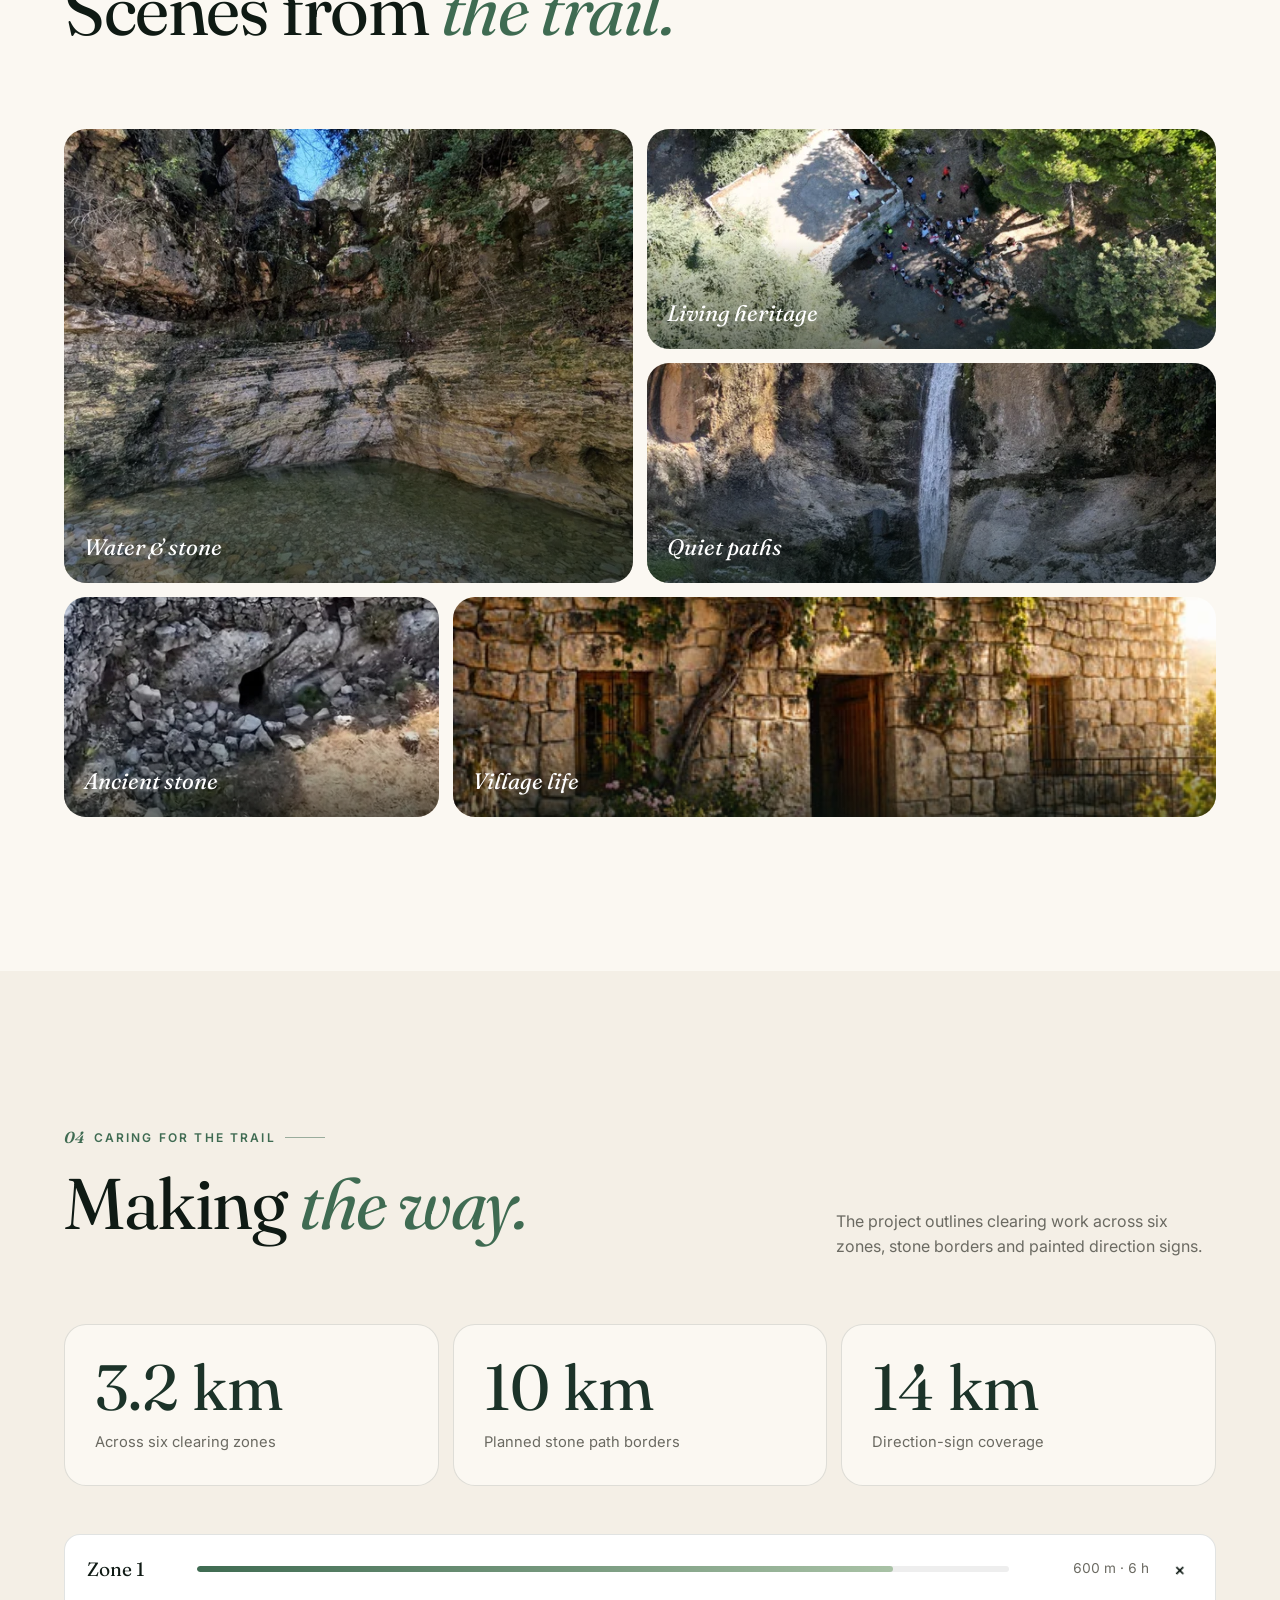
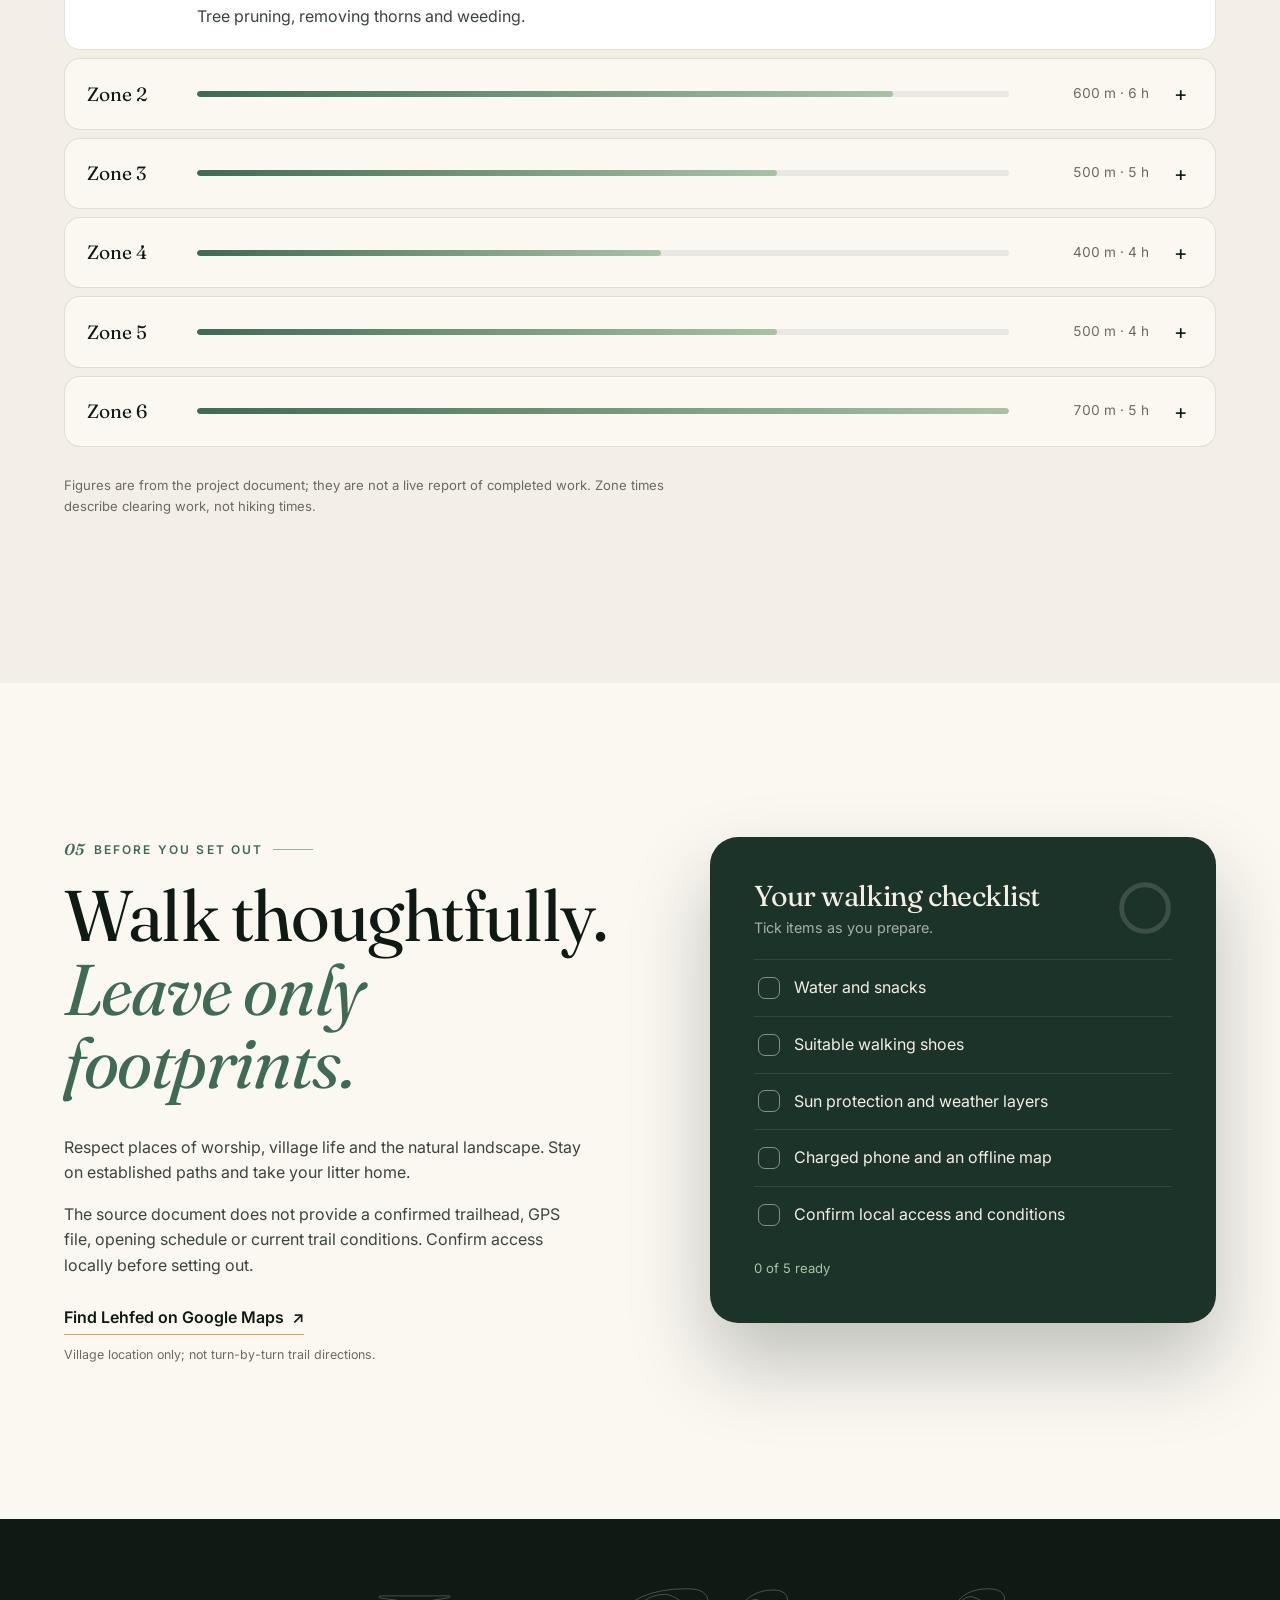
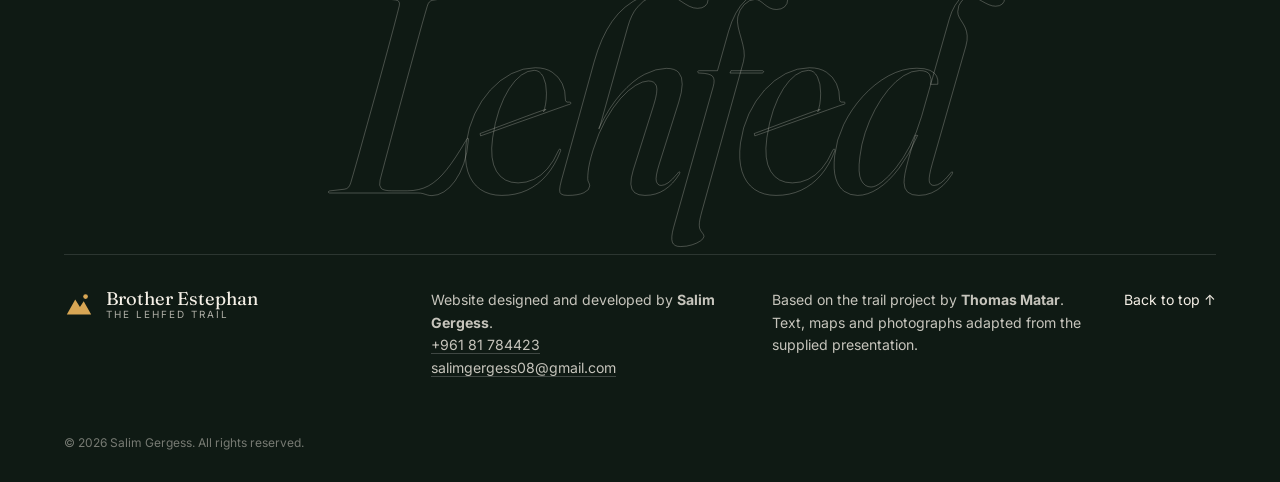
==== commit e9b07376: "Modern redesign of the trail website Full-screen hero with animated headline, glass navigation, scro" ====
--- a/public/index.html
+++ b/public/index.html
@@ -1,13 +1,218 @@
 <!doctype html>
-<html lang="en"><head><meta charset="utf-8"><meta name="viewport" content="width=device-width, initial-scale=1"><meta name="description" content="Discover the Brother Estephan Trail in Lehfed, Lebanon: a 15 km journey through nature, faith and village heritage. A project by Thomas Matar."><meta name="theme-color" content="#213e32"><title>Brother Estephan Trail · Lehfed, Lebanon</title><link rel="icon" href="assets/favicon.svg" type="image/svg+xml"><link rel="stylesheet" href="styles.css"><script src="script.js" defer></script></head>
-<body><a class="skip" href="#about">Skip to content</a><header><a class="brand" href="#home"><span class="brand-mark">↟</span><span>Brother Estephan<small>THE LEHFED TRAIL</small></span></a><button class="menu-toggle" aria-expanded="false" aria-controls="navigation">Menu ☰</button><nav id="navigation" aria-label="Main navigation"><a href="#about">The story</a><a href="#discover">Discover</a><a href="#route">The route</a><a href="#restoration">The project</a><a class="nav-cta" href="#visit">Plan your walk ↗</a></nav></header>
-<main><section id="home" class="hero"><div class="hero-content"><p class="eyebrow">LEHFED · MOUNT LEBANON</p><h1>A walk through<br>faith, history<br><em>& nature.</em></h1><p class="hero-description">Discover the Brother Estephan Trail.<br>One village. Countless stories along the way.</p><a class="button light" href="#discover">Explore the trail <span>↗</span></a></div><div class="hero-bottom"><span>A TRAIL PROJECT BY THOMAS MATAR</span><a href="#about">SCROLL TO DISCOVER ↓</a></div></section>
-<div class="stats" aria-label="Trail overview"><div><strong>15 <span>km</span></strong><small>TRAIL DISTANCE</small></div><div><strong>950–1,100 <span>m</span></strong><small>ELEVATION RANGE</small></div><div><strong>Moderate</strong><small>DIFFICULTY</small></div><div><strong>Lehfed</strong><small>MOUNT LEBANON</small></div></div>
-<section id="about" class="section story"><div><p class="eyebrow">01 / THE STORY</p><h2>More than a hike.<br>A village to discover.</h2><p>In the mountains of Mount Lebanon, Lehfed brings together the history, faith and traditions of an old Maronite village.</p><p>Follow village paths past historic churches, traces of rural life and beautiful landscapes. The Brother Estephan Trail is a journey through the identity and natural richness of this mountain village.</p><span class="signature">Brother Estephan Trail · by Thomas Matar</span></div><figure><img src="assets/village.webp" alt="Lehfed village across a green mountain valley" loading="lazy"><figcaption>A landscape shaped by nature and village life.</figcaption></figure></section>
-<section id="discover" class="section discovery"><div class="section-heading"><div><p class="eyebrow">02 / ALONG THE WAY</p><h2>Every stop tells a story.</h2></div><p>Explore the religious, historical and natural places listed in the trail project.</p></div><div class="filters" role="group" aria-label="Filter trail stops"><button aria-pressed="true" data-filter="all">All stops</button><button aria-pressed="false" data-filter="religious">Faith & heritage</button><button aria-pressed="false" data-filter="historical">History</button><button aria-pressed="false" data-filter="natural">Nature</button></div><p id="result-count" class="result-count" aria-live="polite"></p><div id="stop-grid" class="stop-grid"></div><noscript><p>The trail includes historic churches and hermit cells, an old mill, a winepress, rock-cut tombs, Adam’s cave, springs, forests, orchards and waterfalls. Enable JavaScript to explore the complete filterable list.</p></noscript></section>
-<section id="route" class="section route"><div><p class="eyebrow">03 / FIND YOUR PATH</p><h2>15 kilometres.<br>A different perspective.</h2><p>A route connecting village heritage with the surrounding landscape, at elevations of 950–1,100 metres.</p><p class="note">This is the overview map from the original project. It is not a live navigation map or a GPS track.</p><button class="button dark" data-full-image="assets/trail-map.webp" data-caption="Trail overview from Thomas Matar’s project">Enlarge trail map ↗</button></div><figure><button class="image-button" data-full-image="assets/trail-map.webp" data-caption="Trail overview from Thomas Matar’s project" aria-label="Enlarge trail overview map"><img src="assets/trail-map.webp" alt="Satellite overview showing the trail route as a blue line around Lehfed" loading="lazy"></button><figcaption>THE ENTIRE TRAIL · SOURCE: ORIGINAL PROJECT</figcaption></figure></section>
-<section class="section gallery-section"><p class="eyebrow">A CLOSER LOOK</p><h2>Scenes from the trail.</h2><div class="gallery"><button data-full-image="assets/waterfall.webp" data-caption="Water and rock along the trail"><img src="assets/waterfall.webp" alt="Waterfall descending between tall rocks" loading="lazy"><span>Water & stone ↗</span></button><button data-full-image="assets/church.webp" data-caption="Traditional stone architecture featured in the project"><img src="assets/church.webp" alt="Traditional stone building with greenery around its entrance" loading="lazy"><span>Living heritage ↗</span></button><button data-full-image="assets/river.webp" data-caption="A shaded river scene from the original project"><img src="assets/river.webp" alt="Shaded rocky riverbed beneath trees" loading="lazy"><span>Quiet paths ↗</span></button></div></section>
-<section id="restoration" class="restoration"><div class="section"><div class="section-heading"><div><p class="eyebrow">04 / CARING FOR THE TRAIL</p><h2>Making the way.</h2></div><p>The project outlines clearing work across six zones, stone borders and painted direction signs.</p></div><div class="project-stats"><div><strong>3.3 km</strong><span>Across six clearing zones</span></div><div><strong>10 km</strong><span>Planned stone path borders</span></div><div><strong>15 km</strong><span>Direction-sign coverage</span></div></div><p class="project-note">Figures below are from the project document; they are not a live report of completed work. The zone times describe clearing work, not hiking times.</p><div class="zones"><details open><summary>Zone 1 <span>600 m · 6 hours</span></summary><p>Tree pruning, removing thorns and weeding.</p></details><details><summary>Zone 2 <span>600 m · 6 hours</span></summary><p>Tree pruning, removing thorns and weeding.</p></details><details><summary>Zone 3 <span>500 m · 5 hours</span></summary><p>Removing thorns and weeding.</p></details><details><summary>Zone 4 <span>400 m · 4 hours</span></summary><p>Tree pruning, removing thorns and weeding.</p></details><details><summary>Zone 5 <span>500 m · 4 hours</span></summary><p>Weeding.</p></details><details><summary>Zone 6 <span>700 m · 5 hours</span></summary><p>Removing thorns and weeding.</p></details></div></div></section>
-<section id="visit" class="section visit"><div><p class="eyebrow">05 / BEFORE YOU SET OUT</p><h2>Walk thoughtfully.<br>Leave only footprints.</h2><p>Respect places of worship, village life and the natural landscape. Stay on established paths and take your litter home.</p><p>The source document does not provide a confirmed trailhead, GPS file, opening schedule or current trail conditions. Confirm access locally before setting out.</p><a class="text-link" href="https://www.google.com/maps/search/?api=1&query=Lehfed%2C%20Lebanon" target="_blank" rel="noopener noreferrer">Find Lehfed on Google Maps ↗</a><small class="map-note">Village location only; not turn-by-turn trail directions.</small></div><div class="checklist"><h3>Your walking checklist</h3><p>Tick items as you prepare.</p><label><input type="checkbox"> Water and snacks</label><label><input type="checkbox"> Suitable walking shoes</label><label><input type="checkbox"> Sun protection and weather layers</label><label><input type="checkbox"> Charged phone and an offline map</label><label><input type="checkbox"> Confirm local access and conditions</label><span id="check-status" aria-live="polite">0 of 5 ready</span></div></section></main>
-<footer><a class="brand" href="#home"><span class="brand-mark">↟</span><span>Brother Estephan<small>THE LEHFED TRAIL</small></span></a><div id="credits"><p>Website designed and developed by <strong>Salim Gergess</strong>.<br><a href="tel:+96181784423">+961 81 784423</a><br><a href="mailto:salimgergess08@gmail.com">salimgergess08@gmail.com</a><br>© 2026 Salim Gergess. All rights reserved.</p><p>Based on the trail project by <strong>Thomas Matar</strong>.<br>Text, maps and photographs adapted from the supplied presentation.</p></div><a href="#home">Back to top ↑</a></footer>
-<dialog id="lightbox"><button id="close-lightbox" aria-label="Close image">Close ×</button><img id="lightbox-image" alt=""><p id="lightbox-caption"></p></dialog></body></html>
+<html lang="en">
+<head>
+<meta charset="utf-8">
+<meta name="viewport" content="width=device-width, initial-scale=1">
+<meta name="description" content="Discover the Brother Estephan Trail in Lehfed, Lebanon: a 15 km journey through nature, faith and village heritage. A project by Thomas Matar.">
+<meta name="theme-color" content="#0f1a14">
+<title>Brother Estephan Trail · Lehfed, Lebanon</title>
+<link rel="icon" href="assets/favicon.svg" type="image/svg+xml">
+<link rel="preconnect" href="https://fonts.googleapis.com">
+<link rel="preconnect" href="https://fonts.gstatic.com" crossorigin>
+<link href="https://fonts.googleapis.com/css2?family=Fraunces:ital,opsz,wght@0,9..144,300..700;1,9..144,300..700&family=Inter:wght@400;500;600&display=swap" rel="stylesheet">
+<link rel="stylesheet" href="styles.css">
+<script>document.documentElement.classList.add('js');</script>
+<script src="script.js" defer></script>
+</head>
+<body>
+<a class="skip" href="#about">Skip to content</a>
+<div class="progress" aria-hidden="true"><span></span></div>
+
+<header class="site-header">
+  <a class="brand" href="#home" aria-label="Brother Estephan Trail, home">
+    <svg class="brand-mark" viewBox="0 0 32 32" aria-hidden="true"><path d="M3 26 12 10l5 8 4-6 8 14Z" fill="currentColor"/><circle cx="23" cy="7" r="2.5" fill="currentColor"/></svg>
+    <span>Brother Estephan<small>The Lehfed Trail</small></span>
+  </a>
+  <nav id="navigation" aria-label="Main navigation">
+    <a href="#about">Story</a>
+    <a href="#discover">Discover</a>
+    <a href="#route">Route</a>
+    <a href="#restoration">Project</a>
+    <a class="nav-cta" href="#visit">Plan your walk</a>
+  </nav>
+  <button class="menu-toggle" aria-expanded="false" aria-controls="navigation" aria-label="Open menu"><span></span><span></span></button>
+</header>
+
+<main>
+<section id="home" class="hero">
+  <div class="hero-media" aria-hidden="true"><img src="assets/hero.webp" alt="" fetchpriority="high"></div>
+  <div class="hero-inner">
+    <p class="eyebrow reveal">Lehfed · Mount Lebanon</p>
+    <h1 class="hero-title">
+      <span class="line"><span>A walk through</span></span>
+      <span class="line"><span>faith, history</span></span>
+      <span class="line"><span><em>&amp; nature.</em></span></span>
+    </h1>
+    <p class="hero-lead reveal">One village. Countless stories along the way. Discover the Brother Estephan Trail.</p>
+    <div class="hero-actions reveal">
+      <a class="btn btn-light" href="#discover">Explore the trail <span aria-hidden="true">→</span></a>
+      <a class="btn btn-ghost" href="#route">View the map</a>
+    </div>
+  </div>
+  <dl class="hero-stats" aria-label="Trail overview">
+    <div><dt>Distance</dt><dd><span data-count="15">15</span> km</dd></div>
+    <div><dt>Elevation range</dt><dd>950–1,100 m</dd></div>
+    <div><dt>Difficulty</dt><dd>Moderate</dd></div>
+    <div><dt>Stops</dt><dd><span data-count="23">23</span></dd></div>
+  </dl>
+  <a class="scroll-cue" href="#about" aria-label="Scroll to the story"><span></span></a>
+</section>
+
+<div class="marquee" aria-hidden="true">
+  <div class="marquee-track">
+    <span>Faith</span><i>✦</i><span>History</span><i>✦</i><span>Nature</span><i>✦</i><span>Lehfed</span><i>✦</i><span>15 kilometres</span><i>✦</i><span>23 stops</span><i>✦</i>
+    <span>Faith</span><i>✦</i><span>History</span><i>✦</i><span>Nature</span><i>✦</i><span>Lehfed</span><i>✦</i><span>15 kilometres</span><i>✦</i><span>23 stops</span><i>✦</i>
+  </div>
+</div>
+
+<section id="about" class="section story">
+  <div class="story-text">
+    <p class="eyebrow reveal"><span class="num">01</span> The story</p>
+    <h2 class="reveal">More than a hike.<br><em>A village to discover.</em></h2>
+    <p class="reveal">In the mountains of Mount Lebanon, Lehfed brings together the history, faith and traditions of an old Maronite village.</p>
+    <p class="reveal">Follow village paths past historic churches, traces of rural life and beautiful landscapes. The Brother Estephan Trail is a journey through the identity and natural richness of this mountain village.</p>
+    <p class="signature reveal">Brother Estephan Trail — by Thomas Matar</p>
+  </div>
+  <div class="story-media">
+    <figure class="story-main reveal" data-parallax="0.06"><img src="assets/village.webp" alt="Lehfed village across a green mountain valley" loading="lazy"></figure>
+    <figure class="story-float reveal" data-parallax="-0.08"><img src="assets/heritage.webp" alt="Old stone house with climbing vines and flowers at its entrance" loading="lazy"></figure>
+    <p class="story-caption">A landscape shaped by nature and village life.</p>
+  </div>
+</section>
+
+<section id="discover" class="section discover">
+  <div class="section-head">
+    <div>
+      <p class="eyebrow reveal"><span class="num">02</span> Along the way</p>
+      <h2 class="reveal">Every stop<br><em>tells a story.</em></h2>
+    </div>
+    <p class="reveal">Explore the religious, historical and natural places listed in the trail project.</p>
+  </div>
+  <div class="filters reveal" role="group" aria-label="Filter trail stops">
+    <span class="filter-pill" aria-hidden="true"></span>
+    <button aria-pressed="true" data-filter="all">All stops</button>
+    <button aria-pressed="false" data-filter="religious">Faith &amp; heritage</button>
+    <button aria-pressed="false" data-filter="historical">History</button>
+    <button aria-pressed="false" data-filter="natural">Nature</button>
+  </div>
+  <p id="result-count" class="result-count" aria-live="polite"></p>
+  <div id="stop-grid" class="stop-grid"></div>
+  <noscript><p>The trail includes historic churches and hermit cells, an old mill, a winepress, rock-cut tombs, Adam’s cave, springs, forests, orchards and waterfalls. Enable JavaScript to explore the complete filterable list.</p></noscript>
+</section>
+
+<section id="route" class="route">
+  <div class="section route-inner">
+    <div class="route-text">
+      <p class="eyebrow reveal"><span class="num">03</span> Find your path</p>
+      <h2 class="reveal">15 kilometres.<br><em>A different perspective.</em></h2>
+      <p class="reveal">A route connecting village heritage with the surrounding landscape.</p>
+      <div class="elev reveal" aria-label="Elevation range 950 to 1,100 metres">
+        <div class="elev-labels"><span>950 m</span><span>1,100 m</span></div>
+        <div class="elev-bar"><span></span></div>
+        <small>Elevation range along the trail — not total elevation gain.</small>
+      </div>
+      <p class="note reveal">This is the overview map from the original project. It is not a live navigation map or a GPS track.</p>
+      <button class="btn btn-light reveal" data-full-image="assets/trail-map.webp" data-caption="Trail overview from Thomas Matar’s project">Enlarge trail map <span aria-hidden="true">↗</span></button>
+    </div>
+    <figure class="map-frame reveal">
+      <button class="image-button" data-full-image="assets/trail-map.webp" data-caption="Trail overview from Thomas Matar’s project" aria-label="Enlarge trail overview map">
+        <img src="assets/trail-map.webp" alt="Satellite overview showing the trail route as a blue line around Lehfed" loading="lazy">
+        <span class="zoom-hint" aria-hidden="true">Click to enlarge ↗</span>
+      </button>
+      <figcaption>The entire trail · Source: original project</figcaption>
+    </figure>
+  </div>
+</section>
+
+<section class="section gallery-section">
+  <div class="section-head">
+    <div>
+      <p class="eyebrow reveal">A closer look</p>
+      <h2 class="reveal">Scenes from <em>the trail.</em></h2>
+    </div>
+  </div>
+  <div class="bento">
+    <button class="tile t1 reveal" data-full-image="assets/waterfall.webp" data-caption="Water and rock along the trail"><img src="assets/waterfall.webp" alt="Waterfall descending between tall rocks" loading="lazy"><span>Water &amp; stone</span></button>
+    <button class="tile t2 reveal" data-full-image="assets/church.webp" data-caption="Traditional stone architecture featured in the project"><img src="assets/church.webp" alt="Traditional stone building with greenery around its entrance" loading="lazy"><span>Living heritage</span></button>
+    <button class="tile t3 reveal" data-full-image="assets/river.webp" data-caption="A shaded river scene from the original project"><img src="assets/river.webp" alt="Shaded rocky riverbed beneath trees" loading="lazy"><span>Quiet paths</span></button>
+    <button class="tile t4 reveal" data-full-image="assets/hikers.webp" data-caption="Dry-stone walls and an opening in the rock"><img src="assets/hikers.webp" alt="Dry-stone wall built around a small opening in the rock" loading="lazy"><span>Ancient stone</span></button>
+    <button class="tile t5 reveal" data-full-image="assets/heritage.webp" data-caption="Village stone architecture in warm light"><img src="assets/heritage.webp" alt="Old stone house with climbing vines and flowers" loading="lazy"><span>Village life</span></button>
+  </div>
+</section>
+
+<section id="restoration" class="restoration">
+  <div class="section">
+    <div class="section-head">
+      <div>
+        <p class="eyebrow reveal"><span class="num">04</span> Caring for the trail</p>
+        <h2 class="reveal">Making <em>the way.</em></h2>
+      </div>
+      <p class="reveal">The project outlines clearing work across six zones, stone borders and painted direction signs.</p>
+    </div>
+    <div class="project-stats">
+      <div class="reveal"><strong><span data-count="3.3" data-decimals="1">3.3</span> km</strong><span>Across six clearing zones</span></div>
+      <div class="reveal"><strong><span data-count="10">10</span> km</strong><span>Planned stone path borders</span></div>
+      <div class="reveal"><strong><span data-count="15">15</span> km</strong><span>Direction-sign coverage</span></div>
+    </div>
+    <div class="zones">
+      <details class="reveal" style="--len:600" open><summary><span class="z">Zone 1</span><span class="zbar"><i></i></span><span class="zmeta">600 m · 6 h</span></summary><p>Tree pruning, removing thorns and weeding.</p></details>
+      <details class="reveal" style="--len:600"><summary><span class="z">Zone 2</span><span class="zbar"><i></i></span><span class="zmeta">600 m · 6 h</span></summary><p>Tree pruning, removing thorns and weeding.</p></details>
+      <details class="reveal" style="--len:500"><summary><span class="z">Zone 3</span><span class="zbar"><i></i></span><span class="zmeta">500 m · 5 h</span></summary><p>Removing thorns and weeding.</p></details>
+      <details class="reveal" style="--len:400"><summary><span class="z">Zone 4</span><span class="zbar"><i></i></span><span class="zmeta">400 m · 4 h</span></summary><p>Tree pruning, removing thorns and weeding.</p></details>
+      <details class="reveal" style="--len:500"><summary><span class="z">Zone 5</span><span class="zbar"><i></i></span><span class="zmeta">500 m · 4 h</span></summary><p>Weeding.</p></details>
+      <details class="reveal" style="--len:700"><summary><span class="z">Zone 6</span><span class="zbar"><i></i></span><span class="zmeta">700 m · 5 h</span></summary><p>Removing thorns and weeding.</p></details>
+    </div>
+    <p class="project-note">Figures are from the project document; they are not a live report of completed work. Zone times describe clearing work, not hiking times.</p>
+  </div>
+</section>
+
+<section id="visit" class="section visit">
+  <div class="visit-text">
+    <p class="eyebrow reveal"><span class="num">05</span> Before you set out</p>
+    <h2 class="reveal">Walk thoughtfully.<br><em>Leave only footprints.</em></h2>
+    <p class="reveal">Respect places of worship, village life and the natural landscape. Stay on established paths and take your litter home.</p>
+    <p class="reveal">The source document does not provide a confirmed trailhead, GPS file, opening schedule or current trail conditions. Confirm access locally before setting out.</p>
+    <a class="text-link reveal" href="https://www.google.com/maps/search/?api=1&amp;query=Lehfed%2C%20Lebanon" target="_blank" rel="noopener noreferrer">Find Lehfed on Google Maps <span aria-hidden="true">↗</span></a>
+    <small class="map-note">Village location only; not turn-by-turn trail directions.</small>
+  </div>
+  <div class="checklist reveal">
+    <div class="check-head">
+      <div>
+        <h3>Your walking checklist</h3>
+        <p>Tick items as you prepare.</p>
+      </div>
+      <svg class="ring" viewBox="0 0 44 44" aria-hidden="true"><circle cx="22" cy="22" r="19"/><circle class="ring-fill" cx="22" cy="22" r="19"/></svg>
+    </div>
+    <label><input type="checkbox"><span>Water and snacks</span></label>
+    <label><input type="checkbox"><span>Suitable walking shoes</span></label>
+    <label><input type="checkbox"><span>Sun protection and weather layers</span></label>
+    <label><input type="checkbox"><span>Charged phone and an offline map</span></label>
+    <label><input type="checkbox"><span>Confirm local access and conditions</span></label>
+    <span id="check-status" aria-live="polite">0 of 5 ready</span>
+  </div>
+</section>
+</main>
+
+<footer class="site-footer">
+  <p class="footer-word" aria-hidden="true">Lehfed</p>
+  <div class="footer-grid">
+    <a class="brand" href="#home">
+      <svg class="brand-mark" viewBox="0 0 32 32" aria-hidden="true"><path d="M3 26 12 10l5 8 4-6 8 14Z" fill="currentColor"/><circle cx="23" cy="7" r="2.5" fill="currentColor"/></svg>
+      <span>Brother Estephan<small>The Lehfed Trail</small></span>
+    </a>
+    <div id="credits">
+      <p>Website designed and developed by <strong>Salim Gergess</strong>.<br><a href="tel:+96181784423">+961 81 784423</a><br><a href="mailto:salimgergess08@gmail.com">salimgergess08@gmail.com</a></p>
+      <p>Based on the trail project by <strong>Thomas Matar</strong>.<br>Text, maps and photographs adapted from the supplied presentation.</p>
+    </div>
+    <a class="to-top" href="#home">Back to top ↑</a>
+  </div>
+  <p class="copy">© 2026 Salim Gergess. All rights reserved.</p>
+</footer>
+
+<dialog id="lightbox">
+  <button id="close-lightbox" aria-label="Close image">×</button>
+  <img id="lightbox-image" alt="">
+  <p id="lightbox-caption"></p>
+</dialog>
+</body>
+</html>
--- a/public/styles.css
+++ b/public/styles.css
@@ -1 +1,336 @@
-:root{--ink:#213e32;--muted:#647167;--paper:#f8f7f2;--line:#dcded4;--lime:#dce7a8}*{box-sizing:border-box}html{scroll-behavior:smooth;scroll-padding-top:96px}body{margin:0;background:var(--paper);color:var(--ink);font-family:Arial,Helvetica,sans-serif;font-size:16px;line-height:1.65}a{color:inherit;text-decoration:none}button,input{font:inherit}button,a,input{touch-action:manipulation}button{cursor:pointer}a:focus-visible,button:focus-visible,input:focus-visible,summary:focus-visible{outline:3px solid #b78624;outline-offset:5px}h1,h2,h3,p,figure{margin:0}h1,h2{font-family:Georgia,'Times New Roman',serif;font-weight:400;letter-spacing:-.045em;line-height:1.08}h2{font-size:clamp(36px,4.5vw,61px);margin-bottom:25px}p+p{margin-top:18px}header{height:92px;display:flex;align-items:center;justify-content:space-between;padding:0 5%;background:var(--paper);position:relative;z-index:10}.brand{display:flex;align-items:center;gap:12px;font-family:Georgia,serif;font-size:20px;line-height:1.3}.brand small{display:block;font-family:Arial,sans-serif;font-size:9px;letter-spacing:2px;margin-top:5px}.brand-mark{font-size:44px}nav{display:flex;gap:30px;align-items:center;font-size:13px}nav a:hover,.text-link:hover{text-decoration:underline}.nav-cta{border:1px solid var(--ink);padding:10px 18px}.menu-toggle{display:none}.hero{min-height:650px;height:calc(100svh - 92px);max-height:880px;color:white;position:relative;background:linear-gradient(90deg,rgba(11,32,24,.72),rgba(11,32,24,.08)),url('assets/hero.webp') center 60%/cover;display:flex;align-items:center;padding:70px 7% 100px}.hero-content{max-width:700px}.eyebrow{font-size:11px;font-weight:700;letter-spacing:2.4px;margin-bottom:25px}h1{font-size:clamp(62px,7.7vw,110px)}h1 em{color:var(--lime);font-weight:400}.hero-description{margin:25px 0 30px;font-size:17px;color:#f0f1e9}.button{display:inline-flex;align-items:center;gap:35px;border:0;padding:15px 24px;font-size:13px;font-weight:600}.light{background:var(--paper);color:var(--ink)}.dark{background:var(--ink);color:white}.button:hover{filter:brightness(.92)}.hero-bottom{position:absolute;bottom:26px;left:7%;right:7%;display:flex;justify-content:space-between;font-size:9px;letter-spacing:1.8px}.stats{display:grid;grid-template-columns:repeat(4,1fr);padding:35px 5%;border-bottom:1px solid var(--line)}.stats>div{padding:0 24px;border-right:1px solid var(--line)}.stats>div:last-child{border:0}.stats strong{font-family:Georgia,serif;font-size:32px;font-weight:400;display:block}.stats strong span{font-size:18px}.stats small{font-size:9px;letter-spacing:1.5px;display:block;margin-top:6px;color:var(--muted)}.section{max-width:1320px;padding:95px 7%;margin:auto}.story,.route,.visit{display:grid;grid-template-columns:1fr 1fr;gap:75px;align-items:center}.story p:not(.eyebrow),.route p:not(.eyebrow),.visit p:not(.eyebrow){color:var(--muted)}.signature{display:block;font-size:12px;margin-top:30px}.story img{width:100%;height:420px;object-fit:cover}figcaption{font-size:10px;color:var(--muted);margin-top:12px;letter-spacing:.6px}.discovery{border-top:1px solid var(--line)}.section-heading{display:flex;gap:60px;align-items:center;justify-content:space-between}.section-heading>p{max-width:300px;font-size:14px;color:var(--muted)}.filters{display:flex;gap:10px;margin:20px 0;flex-wrap:wrap}.filters button{padding:10px 21px;border:1px solid var(--line);border-radius:30px;background:transparent;color:var(--ink);font-size:12px}.filters button[aria-pressed=true]{background:var(--ink);color:white;border-color:var(--ink)}.result-count{font-size:11px;color:var(--muted);margin-bottom:18px}.stop-grid{display:grid;grid-template-columns:repeat(3,1fr);gap:12px}.stop{padding:21px;background:#efefe7;min-height:115px;border-left:2px solid #a3b382}.stop small{font-size:9px;text-transform:uppercase;letter-spacing:1.4px;color:var(--muted)}.stop h3{font-family:Georgia,serif;font-size:20px;font-weight:400;line-height:1.3;margin-top:8px}.route{background:#e9eddf;max-width:none;padding-left:max(7%,calc((100% - 1135px)/2));padding-right:max(7%,calc((100% - 1135px)/2))}.route figure img{width:100%;display:block}.image-button{padding:0;border:0;background:none;width:100%}.note{font-size:13px;margin-bottom:25px}.gallery{display:grid;grid-template-columns:1fr 1.3fr 1fr;gap:20px}.gallery button{position:relative;border:0;padding:0;background:var(--ink);color:white;text-align:left;overflow:hidden}.gallery img{width:100%;height:370px;object-fit:cover;display:block;transition:transform .3s}.gallery button:hover img{transform:scale(1.035)}.gallery span{position:absolute;bottom:0;left:0;right:0;padding:30px 20px 18px;background:linear-gradient(transparent,#14281ed9);font-size:13px}.restoration{background:var(--ink);color:var(--paper)}.restoration .section-heading>p,.project-note{color:#c8d2c8}.project-stats{display:grid;grid-template-columns:repeat(3,1fr);gap:30px;margin:35px 0}.project-stats strong{display:block;font-family:Georgia,serif;font-size:48px;color:var(--lime);font-weight:400}.project-stats span{font-size:12px}.project-note{font-size:12px;max-width:790px}.zones{display:grid;grid-template-columns:1fr 1fr;gap:0 35px;margin-top:30px}.zones details{border-top:1px solid #597062;padding:17px 0}.zones summary{cursor:pointer;font-size:15px}.zones summary span{float:right;font-size:12px;color:#d4ddcb}.zones p{font-size:13px;color:#d4ddcb;margin-top:14px}.checklist{background:#eeefe5;padding:35px}.checklist h3{font-family:Georgia,serif;font-size:27px;font-weight:400}.checklist p{font-size:13px;margin:8px 0 18px}.checklist label{display:flex;gap:13px;align-items:center;padding:12px 0;font-size:13px;border-bottom:1px solid var(--line);cursor:pointer}.checklist input{accent-color:var(--ink);width:18px;height:18px}.checklist label:has(input:checked){color:#657259;text-decoration:line-through}#check-status{display:block;margin-top:20px;font-size:12px}.text-link{display:inline-block;margin-top:25px;border-bottom:1px solid var(--ink);font-size:14px}.map-note{display:block;margin-top:10px;font-size:11px;color:var(--muted)}footer{padding:35px 5%;border-top:1px solid var(--line);display:flex;justify-content:space-between;align-items:center;gap:30px}footer p,footer>a:last-child{font-size:11px;color:var(--muted)}dialog{border:0;background:var(--paper);color:var(--ink);max-width:94vw;max-height:95svh;padding:20px}dialog::backdrop{background:#071a14dd}dialog img{display:block;max-width:85vw;max-height:76svh;object-fit:contain;margin:auto}dialog p{font-size:12px;margin-top:10px}#close-lightbox{display:block;margin:0 0 12px auto;background:var(--ink);color:white;border:0;padding:8px 16px}.skip{position:absolute;left:10px;top:-100px;z-index:20;padding:12px;background:white}.skip:focus{top:10px}@media(max-width:850px){nav{gap:15px}.nav-cta{display:none}.section{padding:65px 6%}.story,.route,.visit{gap:35px}.stats strong{font-size:24px}.stats>div{padding:0 12px}.gallery img{height:290px}}@media(max-width:620px){header{height:78px;padding:0 6%}.brand{font-size:17px}.brand-mark{font-size:36px}.menu-toggle{display:block;background:none;border:1px solid var(--line);padding:6px 12px;font-size:12px;color:var(--ink)}nav{display:none;position:absolute;top:78px;left:0;right:0;padding:20px 6%;background:var(--paper);box-shadow:0 10px 15px #0001}nav.open{display:flex;flex-direction:column;align-items:stretch}.nav-cta{display:block}.hero{min-height:620px;height:calc(92svh - 78px);padding:55px 7% 85px;background-position:60% center}h1{font-size:65px}.hero-bottom{font-size:8px}.hero-bottom a{display:none}.stats{grid-template-columns:1fr 1fr;gap:23px;padding:27px 4%}.stats>div:nth-child(2){border:0}.stats strong{font-size:27px}.story,.route,.visit{grid-template-columns:1fr;gap:30px}.story img{height:290px}.section-heading{display:block}.section-heading>p{margin-bottom:25px}.stop-grid{grid-template-columns:1fr 1fr}.stop{padding:15px}.stop h3{font-size:18px}.filters{gap:7px}.filters button{padding:8px 12px;font-size:11px}.gallery{grid-template-columns:1fr;gap:14px}.gallery img{height:320px}.project-stats{gap:12px}.project-stats strong{font-size:35px}.project-stats span{font-size:10px;display:block}.zones{grid-template-columns:1fr}.checklist{padding:25px}footer{flex-direction:column;align-items:flex-start;padding:30px 6%}h2{font-size:40px}}@media(prefers-reduced-motion:reduce){html{scroll-behavior:auto}*,*::before,*::after{transition:none!important}}
+:root {
+  --ink: #0f1a14;
+  --forest: #1c3329;
+  --moss: #3f6b52;
+  --sage: #a9c2a6;
+  --cream: #f4efe6;
+  --paper: #fbf8f2;
+  --stone: #6b6a62;
+  --gold: #d8a654;
+  --line: rgba(15, 26, 20, .12);
+  --serif: "Fraunces", Georgia, "Times New Roman", serif;
+  --sans: "Inter", system-ui, -apple-system, "Segoe UI", Roboto, sans-serif;
+  --radius: 22px;
+  --ease: cubic-bezier(.2, .7, .1, 1);
+  --pad: clamp(20px, 5vw, 72px);
+}
+
+*, *::before, *::after { box-sizing: border-box; }
+html { scroll-behavior: smooth; scroll-padding-top: 90px; }
+body {
+  margin: 0;
+  font-family: var(--sans);
+  color: var(--ink);
+  background: var(--paper);
+  line-height: 1.6;
+  -webkit-font-smoothing: antialiased;
+  overflow-x: hidden;
+}
+img { display: block; max-width: 100%; }
+a { color: inherit; }
+button { font: inherit; color: inherit; cursor: pointer; }
+:focus-visible { outline: 2px solid var(--gold); outline-offset: 3px; border-radius: 6px; }
+
+h1, h2, h3 { font-family: var(--serif); font-weight: 400; letter-spacing: -.02em; line-height: 1.02; margin: 0; }
+h2 { font-size: clamp(2.4rem, 5.6vw, 4.6rem); margin-bottom: .5em; }
+h2 em, h1 em { font-style: italic; color: var(--moss); }
+p { margin: 0 0 1em; }
+
+.skip { position: absolute; left: -999px; top: 10px; z-index: 100; background: var(--gold); padding: 10px 16px; border-radius: 999px; }
+.skip:focus { left: 10px; }
+
+.eyebrow {
+  font-size: .75rem; font-weight: 600; letter-spacing: .18em; text-transform: uppercase;
+  color: var(--moss); display: flex; align-items: center; gap: .8em; margin-bottom: 1.4em;
+}
+.eyebrow .num { font-family: var(--serif); font-style: italic; font-size: 1rem; letter-spacing: 0; }
+.eyebrow::after { content: ""; width: 40px; height: 1px; background: currentColor; opacity: .5; }
+
+.section { padding: clamp(80px, 12vw, 160px) var(--pad); max-width: 1400px; margin: 0 auto; }
+.section-head { display: flex; justify-content: space-between; align-items: end; gap: 40px; margin-bottom: 48px; flex-wrap: wrap; }
+.section-head > p { max-width: 380px; color: var(--stone); }
+
+/* Progress bar */
+.progress { position: fixed; inset: 0 0 auto; height: 3px; z-index: 60; pointer-events: none; }
+.progress span { display: block; height: 100%; width: 100%; background: linear-gradient(90deg, var(--gold), var(--sage)); transform-origin: left; transform: scaleX(0); }
+
+/* Header */
+.site-header {
+  position: fixed; top: 16px; left: 50%; transform: translateX(-50%);
+  width: min(1200px, calc(100% - 32px)); z-index: 50;
+  display: flex; align-items: center; justify-content: space-between; gap: 20px;
+  padding: 10px 10px 10px 20px; border-radius: 999px;
+  color: #fff; transition: background .4s var(--ease), color .4s, box-shadow .4s, top .4s;
+}
+.site-header.scrolled {
+  background: rgba(251, 248, 242, .72); color: var(--ink);
+  backdrop-filter: blur(18px) saturate(1.4); -webkit-backdrop-filter: blur(18px) saturate(1.4);
+  box-shadow: 0 10px 40px rgba(15, 26, 20, .1), inset 0 0 0 1px rgba(255,255,255,.5);
+  top: 10px;
+}
+.brand { display: flex; align-items: center; gap: 12px; text-decoration: none; font-family: var(--serif); font-size: 1.15rem; line-height: 1.1; }
+.brand small { display: block; font-family: var(--sans); font-size: .62rem; letter-spacing: .2em; text-transform: uppercase; opacity: .7; }
+.brand-mark { width: 30px; height: 30px; color: var(--gold); }
+nav { display: flex; align-items: center; gap: 4px; }
+nav a { text-decoration: none; font-size: .9rem; padding: 10px 16px; border-radius: 999px; transition: background .25s; }
+nav a:hover { background: rgba(255,255,255,.14); }
+.scrolled nav a:hover { background: rgba(15,26,20,.06); }
+nav .nav-cta { background: var(--gold); color: var(--ink); font-weight: 600; margin-left: 6px; }
+nav .nav-cta:hover { background: #e7b968 !important; }
+.menu-toggle { display: none; width: 46px; height: 46px; border-radius: 50%; border: 0; background: rgba(255,255,255,.16); position: relative; }
+.scrolled .menu-toggle { background: rgba(15,26,20,.07); }
+.menu-toggle span { position: absolute; left: 14px; right: 14px; height: 2px; background: currentColor; transition: transform .3s var(--ease); }
+.menu-toggle span:first-child { top: 19px; }
+.menu-toggle span:last-child { top: 26px; }
+.menu-toggle[aria-expanded="true"] span:first-child { transform: translateY(3.5px) rotate(45deg); }
+.menu-toggle[aria-expanded="true"] span:last-child { transform: translateY(-3.5px) rotate(-45deg); }
+
+/* Buttons */
+.btn {
+  display: inline-flex; align-items: center; gap: 10px; padding: 15px 26px; border-radius: 999px;
+  border: 0; text-decoration: none; font-weight: 600; font-size: .95rem;
+  transition: transform .3s var(--ease), background .3s, box-shadow .3s;
+}
+.btn span { transition: transform .3s var(--ease); }
+.btn:hover { transform: translateY(-2px); }
+.btn:hover span { transform: translateX(4px); }
+.btn-light { background: var(--cream); color: var(--ink); box-shadow: 0 10px 30px rgba(0,0,0,.18); }
+.btn-ghost { color: #fff; box-shadow: inset 0 0 0 1px rgba(255,255,255,.5); backdrop-filter: blur(6px); }
+.btn-ghost:hover { background: rgba(255,255,255,.12); }
+
+/* Hero */
+.hero {
+  position: relative; min-height: 100svh; color: #fff; overflow: hidden;
+  display: flex; flex-direction: column; justify-content: flex-end;
+  padding: 140px var(--pad) 40px; isolation: isolate;
+}
+.hero-media { position: absolute; inset: 0; z-index: -2; }
+.hero-media img { width: 100%; height: 115%; object-fit: cover; object-position: center 70%; animation: kenburns 24s ease-out forwards; will-change: transform; }
+.hero::before {
+  content: ""; position: absolute; inset: 0; z-index: -1;
+  background:
+    linear-gradient(180deg, rgba(10,20,15,.55) 0%, rgba(10,20,15,0) 30%),
+    linear-gradient(90deg, rgba(10,20,15,.7) 0%, rgba(10,20,15,.2) 55%, rgba(10,20,15,0) 80%),
+    linear-gradient(0deg, rgba(10,20,15,.95) 0%, rgba(10,20,15,.5) 45%, rgba(10,20,15,0) 75%);
+}
+@keyframes kenburns { from { transform: scale(1.15); } to { transform: scale(1); } }
+.hero-inner { max-width: 1400px; width: 100%; margin: 0 auto; }
+.hero .eyebrow { color: var(--sage); }
+.hero-title { font-size: clamp(3rem, min(9vw, 12vh), 8.5rem); line-height: .92; letter-spacing: -.035em; margin-bottom: 28px; }
+.hero-title em { color: var(--gold); }
+.hero-title .line { display: block; overflow: hidden; padding-bottom: .06em; }
+.hero-title .line > span { display: inline-block; transform: translateY(110%); animation: rise 1.1s var(--ease) forwards; }
+.hero-title .line:nth-child(2) > span { animation-delay: .12s; }
+.hero-title .line:nth-child(3) > span { animation-delay: .24s; }
+@keyframes rise { to { transform: translateY(0); } }
+.hero-lead { font-size: clamp(1rem, 1.4vw, 1.2rem); max-width: 440px; opacity: .85; }
+.hero-actions { display: flex; flex-wrap: wrap; gap: 12px; margin-top: 28px; }
+.hero-stats {
+  max-width: 1400px; width: 100%; margin: 56px auto 0; display: grid; grid-template-columns: repeat(4, 1fr);
+  border-top: 1px solid rgba(255,255,255,.22); padding-top: 24px; gap: 20px;
+}
+.hero-stats div { margin: 0; }
+.hero-stats dt { font-size: .7rem; letter-spacing: .18em; text-transform: uppercase; opacity: .6; margin-bottom: 4px; }
+.hero-stats dd { margin: 0; font-family: var(--serif); font-size: clamp(1.4rem, 2.6vw, 2.2rem); }
+.scroll-cue { position: absolute; right: var(--pad); bottom: 150px; width: 28px; height: 46px; border-radius: 20px; box-shadow: inset 0 0 0 1.5px rgba(255,255,255,.6); }
+.scroll-cue span { position: absolute; left: 50%; top: 9px; width: 3px; height: 8px; margin-left: -1.5px; border-radius: 3px; background: #fff; animation: cue 1.8s infinite; }
+@keyframes cue { 0% { opacity: 0; transform: translateY(0); } 40% { opacity: 1; } 100% { opacity: 0; transform: translateY(14px); } }
+
+/* Marquee */
+.marquee { background: var(--ink); color: var(--cream); overflow: hidden; padding: 22px 0; }
+.marquee-track { display: flex; width: max-content; gap: 36px; align-items: center; animation: marquee 32s linear infinite; }
+.marquee span { font-family: var(--serif); font-size: clamp(1.6rem, 3.4vw, 2.8rem); font-style: italic; white-space: nowrap; }
+.marquee i { color: var(--gold); font-style: normal; }
+@keyframes marquee { to { transform: translateX(-50%); } }
+
+/* Story */
+.story { display: grid; grid-template-columns: 1fr 1.1fr; gap: clamp(40px, 7vw, 110px); align-items: center; }
+.story-text > p:not(.eyebrow):not(.signature) { color: #3b443e; font-size: 1.06rem; max-width: 520px; }
+.signature { font-family: var(--serif); font-style: italic; color: var(--moss); margin-top: 28px; }
+.story-media { position: relative; padding-bottom: 90px; }
+.story-main { margin: 0; border-radius: var(--radius); overflow: hidden; aspect-ratio: 4/5; }
+.story-main img, .story-float img { width: 100%; height: 100%; object-fit: cover; }
+.story-float {
+  position: absolute; left: -12%; bottom: 0; width: 52%; aspect-ratio: 1; margin: 0;
+  border-radius: var(--radius); overflow: hidden; border: 8px solid var(--paper);
+  box-shadow: 0 30px 60px rgba(15,26,20,.22);
+}
+.story-caption { position: absolute; right: 0; bottom: 20px; width: 40%; font-size: .85rem; color: var(--stone); font-style: italic; margin: 0; }
+
+/* Discover */
+.discover { padding-top: 40px; }
+.filters {
+  position: relative; display: inline-flex; flex-wrap: wrap; gap: 4px; padding: 5px;
+  border-radius: 999px; background: var(--cream); margin-bottom: 18px;
+}
+.filters button { position: relative; z-index: 1; border: 0; background: none; padding: 11px 20px; border-radius: 999px; font-size: .9rem; font-weight: 500; transition: color .3s; }
+.filters button[aria-pressed="true"] { color: var(--cream); }
+.filter-pill { position: absolute; z-index: 0; top: 5px; left: 0; height: calc(100% - 10px); border-radius: 999px; background: var(--forest); transition: transform .45s var(--ease), width .45s var(--ease); }
+.result-count { font-size: .85rem; color: var(--stone); margin-bottom: 28px; }
+.stop-grid { display: grid; grid-template-columns: repeat(auto-fill, minmax(240px, 1fr)); gap: 14px; }
+.stop {
+  --c: var(--moss);
+  position: relative; overflow: hidden; padding: 22px 22px 26px; min-height: 150px; border-radius: 18px;
+  background: #fff; border: 1px solid var(--line);
+  display: flex; flex-direction: column; justify-content: space-between; gap: 22px;
+  transition: transform .4s var(--ease), box-shadow .4s, border-color .4s;
+  animation: pop .55s var(--ease) both; animation-delay: calc(var(--i) * 35ms);
+}
+.stop[data-cat="religious"] { --c: #b07a2e; }
+.stop[data-cat="historical"] { --c: #8b5a4a; }
+.stop[data-cat="natural"] { --c: #3f7a55; }
+.stop::before { content: ""; position: absolute; inset: auto -40% -60% auto; width: 180px; height: 180px; border-radius: 50%; background: var(--c); opacity: 0; filter: blur(40px); transition: opacity .4s; }
+.stop:hover { transform: translateY(-4px); box-shadow: 0 20px 40px rgba(15,26,20,.08); border-color: transparent; }
+.stop:hover::before { opacity: .25; }
+.stop-top { display: flex; justify-content: space-between; align-items: center; }
+.stop-num { font-family: var(--serif); font-style: italic; color: var(--stone); font-size: .95rem; }
+.stop small { display: inline-flex; align-items: center; gap: 7px; font-size: .7rem; letter-spacing: .12em; text-transform: uppercase; font-weight: 600; color: var(--c); }
+.stop small::before { content: ""; width: 7px; height: 7px; border-radius: 50%; background: var(--c); }
+.stop h3 { font-size: 1.45rem; line-height: 1.15; position: relative; }
+@keyframes pop { from { opacity: 0; transform: translateY(16px) scale(.98); } }
+
+/* Route */
+.route { background: var(--ink); color: var(--cream); border-radius: 40px; margin: 0 clamp(8px, 1.5vw, 20px); position: relative; overflow: hidden; }
+.route::before { content: ""; position: absolute; width: 700px; height: 700px; right: -200px; top: -300px; border-radius: 50%; background: radial-gradient(circle, rgba(216,166,84,.18), transparent 65%); }
+.route-inner { display: grid; grid-template-columns: .9fr 1.2fr; gap: clamp(40px, 6vw, 90px); align-items: center; position: relative; }
+.route .eyebrow { color: var(--sage); }
+.route h2 em { color: var(--gold); }
+.route-text > p { color: rgba(244,239,230,.75); }
+.note { font-size: .85rem; border-left: 2px solid var(--gold); padding-left: 14px; }
+.elev { margin: 32px 0; }
+.elev-labels { display: flex; justify-content: space-between; font-family: var(--serif); font-size: 1.5rem; margin-bottom: 10px; }
+.elev-bar { height: 8px; border-radius: 8px; background: rgba(255,255,255,.1); overflow: hidden; }
+.elev-bar span { display: block; height: 100%; width: 100%; background: linear-gradient(90deg, var(--sage), var(--gold)); transform: scaleX(0); transform-origin: left; transition: transform 1.6s var(--ease) .3s; }
+.elev.in .elev-bar span { transform: scaleX(1); }
+.elev small { display: block; margin-top: 10px; opacity: .55; font-size: .78rem; }
+.map-frame { margin: 0; }
+.image-button { display: block; width: 100%; padding: 0; border: 0; border-radius: 26px; overflow: hidden; position: relative; background: none; box-shadow: 0 40px 80px rgba(0,0,0,.45); }
+.image-button img { width: 100%; transition: transform 1.2s var(--ease); }
+.image-button:hover img { transform: scale(1.04); }
+.zoom-hint { position: absolute; right: 16px; bottom: 16px; padding: 9px 16px; border-radius: 999px; font-size: .8rem; background: rgba(15,26,20,.6); backdrop-filter: blur(10px); color: #fff; opacity: 0; transform: translateY(8px); transition: .35s var(--ease); }
+.image-button:hover .zoom-hint, .image-button:focus-visible .zoom-hint { opacity: 1; transform: none; }
+.map-frame figcaption { margin-top: 14px; font-size: .7rem; letter-spacing: .18em; text-transform: uppercase; opacity: .5; }
+
+/* Gallery bento */
+.bento { display: grid; grid-template-columns: repeat(6, 1fr); grid-auto-rows: 220px; gap: 14px; }
+.tile { position: relative; padding: 0; border: 0; border-radius: var(--radius); overflow: hidden; background: var(--cream); }
+.tile img { width: 100%; height: 100%; object-fit: cover; transition: transform 1s var(--ease), filter .6s; }
+.tile::after { content: ""; position: absolute; inset: 0; background: linear-gradient(0deg, rgba(10,20,15,.7), transparent 50%); opacity: .8; transition: opacity .4s; }
+.tile span { position: absolute; z-index: 1; left: 20px; bottom: 18px; color: #fff; font-family: var(--serif); font-size: 1.4rem; font-style: italic; transition: transform .4s var(--ease); }
+.tile span::after { content: " ↗"; font-style: normal; opacity: 0; transition: opacity .3s; }
+.tile:hover img { transform: scale(1.07); }
+.tile:hover span { transform: translateY(-4px); }
+.tile:hover span::after { opacity: 1; }
+.t1 { grid-column: span 3; grid-row: span 2; }
+.t2 { grid-column: span 3; }
+.t3 { grid-column: span 3; }
+.t4 { grid-column: span 2; grid-row: span 1; }
+.t5 { grid-column: span 4; }
+
+/* Restoration */
+.restoration { background: var(--cream); }
+.project-stats { display: grid; grid-template-columns: repeat(3, 1fr); gap: 14px; margin-bottom: 48px; }
+.project-stats div { background: var(--paper); border-radius: var(--radius); padding: 30px; border: 1px solid var(--line); }
+.project-stats strong { display: block; font-family: var(--serif); font-weight: 400; font-size: clamp(2.6rem, 5vw, 4rem); line-height: 1; margin-bottom: 10px; color: var(--forest); }
+.project-stats div > span { color: var(--stone); font-size: .92rem; }
+.zones { display: grid; gap: 8px; }
+.zones details { background: var(--paper); border-radius: 16px; border: 1px solid var(--line); transition: background .3s; }
+.zones details[open] { background: #fff; }
+.zones summary { list-style: none; display: grid; grid-template-columns: 90px 1fr 120px 24px; gap: 20px; align-items: center; padding: 18px 22px; cursor: pointer; }
+.zones summary::-webkit-details-marker { display: none; }
+.zones summary::after { content: "+"; font-size: 1.3rem; text-align: center; transition: transform .3s var(--ease); }
+.zones details[open] summary::after { transform: rotate(45deg); }
+.z { font-family: var(--serif); font-size: 1.2rem; }
+.zbar { height: 6px; border-radius: 6px; background: rgba(15,26,20,.07); overflow: hidden; }
+.zbar i { display: block; height: 100%; width: calc(var(--len) / 700 * 100%); border-radius: 6px; background: linear-gradient(90deg, var(--moss), var(--sage)); transform: scaleX(0); transform-origin: left; transition: transform 1.2s var(--ease) .2s; }
+.zones details.in .zbar i { transform: scaleX(1); }
+.zmeta { font-size: .85rem; color: var(--stone); text-align: right; font-variant-numeric: tabular-nums; }
+.zones details p { padding: 0 22px 20px 132px; margin: 0; color: #3b443e; }
+.project-note { margin-top: 28px; font-size: .82rem; color: var(--stone); max-width: 640px; }
+
+/* Visit */
+.visit { display: grid; grid-template-columns: 1.1fr 1fr; gap: clamp(40px, 7vw, 110px); align-items: start; }
+.visit-text > p:not(.eyebrow) { color: #3b443e; max-width: 520px; }
+.text-link { display: inline-flex; gap: 8px; font-weight: 600; text-decoration: none; border-bottom: 1.5px solid var(--gold); padding-bottom: 4px; margin-top: 10px; }
+.text-link:hover { color: var(--moss); }
+.map-note { display: block; margin-top: 10px; color: var(--stone); font-size: .78rem; }
+.checklist { background: var(--forest); color: var(--cream); border-radius: 28px; padding: clamp(26px, 4vw, 44px); position: sticky; top: 110px; box-shadow: 0 40px 80px rgba(15,26,20,.25); }
+.check-head { display: flex; justify-content: space-between; align-items: start; gap: 20px; margin-bottom: 20px; }
+.checklist h3 { font-size: 1.8rem; margin-bottom: 6px; }
+.checklist p { opacity: .65; font-size: .9rem; margin: 0; }
+.ring { width: 54px; height: 54px; transform: rotate(-90deg); flex: none; }
+.ring circle { fill: none; stroke: rgba(255,255,255,.14); stroke-width: 4; }
+.ring .ring-fill { stroke: var(--gold); stroke-linecap: round; stroke-dasharray: 119.4; stroke-dashoffset: 119.4; transition: stroke-dashoffset .6s var(--ease); }
+.checklist label { display: flex; align-items: center; gap: 14px; padding: 15px 4px; border-top: 1px solid rgba(255,255,255,.1); cursor: pointer; }
+.checklist input { appearance: none; -webkit-appearance: none; width: 22px; height: 22px; border-radius: 7px; border: 1.5px solid rgba(255,255,255,.45); margin: 0; display: grid; place-content: center; flex: none; cursor: pointer; transition: .25s; }
+.checklist input::after { content: ""; width: 10px; height: 6px; border: 2px solid var(--ink); border-top: 0; border-right: 0; transform: rotate(-45deg) scale(0); margin-top: -2px; transition: transform .25s var(--ease); }
+.checklist input:checked { background: var(--gold); border-color: var(--gold); }
+.checklist input:checked::after { transform: rotate(-45deg) scale(1); }
+.checklist input:checked + span { opacity: .5; text-decoration: line-through; }
+.checklist label span { transition: opacity .3s; }
+#check-status { display: block; margin-top: 16px; font-size: .82rem; color: var(--sage); }
+
+/* Footer */
+.site-footer { background: var(--ink); color: var(--cream); padding: 60px var(--pad) 30px; overflow: hidden; }
+.footer-word { font-family: var(--serif); font-style: italic; font-size: clamp(5rem, 22vw, 20rem); line-height: .8; letter-spacing: -.04em; margin: 0 0 50px; color: transparent; -webkit-text-stroke: 1px rgba(244,239,230,.25); text-align: center; }
+.footer-grid { max-width: 1400px; margin: 0 auto; display: grid; grid-template-columns: 1fr 2fr auto; gap: 40px; align-items: start; border-top: 1px solid rgba(255,255,255,.12); padding-top: 34px; }
+#credits { display: grid; grid-template-columns: 1fr 1fr; gap: 30px; font-size: .88rem; opacity: .8; }
+#credits a { text-decoration: none; border-bottom: 1px solid rgba(255,255,255,.25); }
+.to-top { text-decoration: none; font-size: .88rem; }
+.copy { max-width: 1400px; margin: 40px auto 0; font-size: .75rem; opacity: .45; }
+
+/* Lightbox */
+dialog { border: 0; padding: 0; background: transparent; max-width: min(1200px, 94vw); max-height: 92vh; overflow: visible; }
+dialog::backdrop { background: rgba(8,14,11,.88); backdrop-filter: blur(8px); }
+dialog[open] { animation: zoomIn .4s var(--ease); }
+@keyframes zoomIn { from { opacity: 0; transform: scale(.94); } }
+#lightbox-image { max-height: 82vh; width: auto; margin: 0 auto; border-radius: 18px; }
+#lightbox-caption { color: var(--cream); text-align: center; margin-top: 14px; font-family: var(--serif); font-style: italic; }
+#close-lightbox { position: absolute; top: -18px; right: -18px; width: 44px; height: 44px; border-radius: 50%; border: 0; background: var(--cream); color: var(--ink); font-size: 1.5rem; line-height: 1; z-index: 1; }
+
+/* Reveal on scroll */
+.js .reveal { opacity: 0; transform: translateY(28px); transition: opacity .9s var(--ease), transform .9s var(--ease); }
+.js .reveal.in { opacity: 1; transform: none; }
+
+/* Responsive */
+@media (max-width: 960px) {
+  .menu-toggle { display: block; }
+  nav {
+    position: absolute; top: calc(100% + 10px); left: 0; right: 0; flex-direction: column; align-items: stretch;
+    padding: 12px; border-radius: 24px; background: rgba(251,248,242,.96); color: var(--ink);
+    backdrop-filter: blur(18px); box-shadow: 0 30px 60px rgba(15,26,20,.2);
+    opacity: 0; visibility: hidden; transform: translateY(-10px); transition: .3s var(--ease);
+  }
+  nav.open { opacity: 1; visibility: visible; transform: none; }
+  nav a { padding: 14px 18px; font-size: 1.05rem; }
+  nav a:hover { background: rgba(15,26,20,.06) !important; }
+  nav .nav-cta { margin: 6px 0 0; text-align: center; }
+  .story, .route-inner, .visit { grid-template-columns: 1fr; }
+  .story-media { max-width: 560px; margin-left: auto; }
+  .story-float { left: -6%; }
+  .hero-stats { grid-template-columns: repeat(2, 1fr); }
+  .scroll-cue { display: none; }
+  .bento { grid-template-columns: repeat(2, 1fr); grid-auto-rows: 200px; }
+  .t1 { grid-column: span 2; grid-row: span 2; }
+  .t2, .t3, .t4 { grid-column: span 1; }
+  .t5 { grid-column: span 2; }
+  .checklist { position: static; }
+  .footer-grid { grid-template-columns: 1fr; }
+}
+@media (max-width: 620px) {
+  .project-stats { grid-template-columns: 1fr; }
+  .zones summary { grid-template-columns: 70px 1fr 24px; }
+  .zones .zmeta { grid-column: 2; grid-row: 2; text-align: left; }
+  .zones details p { padding-left: 22px; }
+  #credits { grid-template-columns: 1fr; }
+  .t2, .t3, .t4 { grid-column: span 2; }
+  .route { border-radius: 28px; }
+}
+
+@media (prefers-reduced-motion: reduce) {
+  *, *::before, *::after { animation-duration: .01ms !important; animation-iteration-count: 1 !important; transition-duration: .01ms !important; }
+  html { scroll-behavior: auto; }
+  .hero-title .line > span { transform: none; }
+  .js .reveal { opacity: 1; transform: none; }
+  .marquee-track { animation: none; }
+}
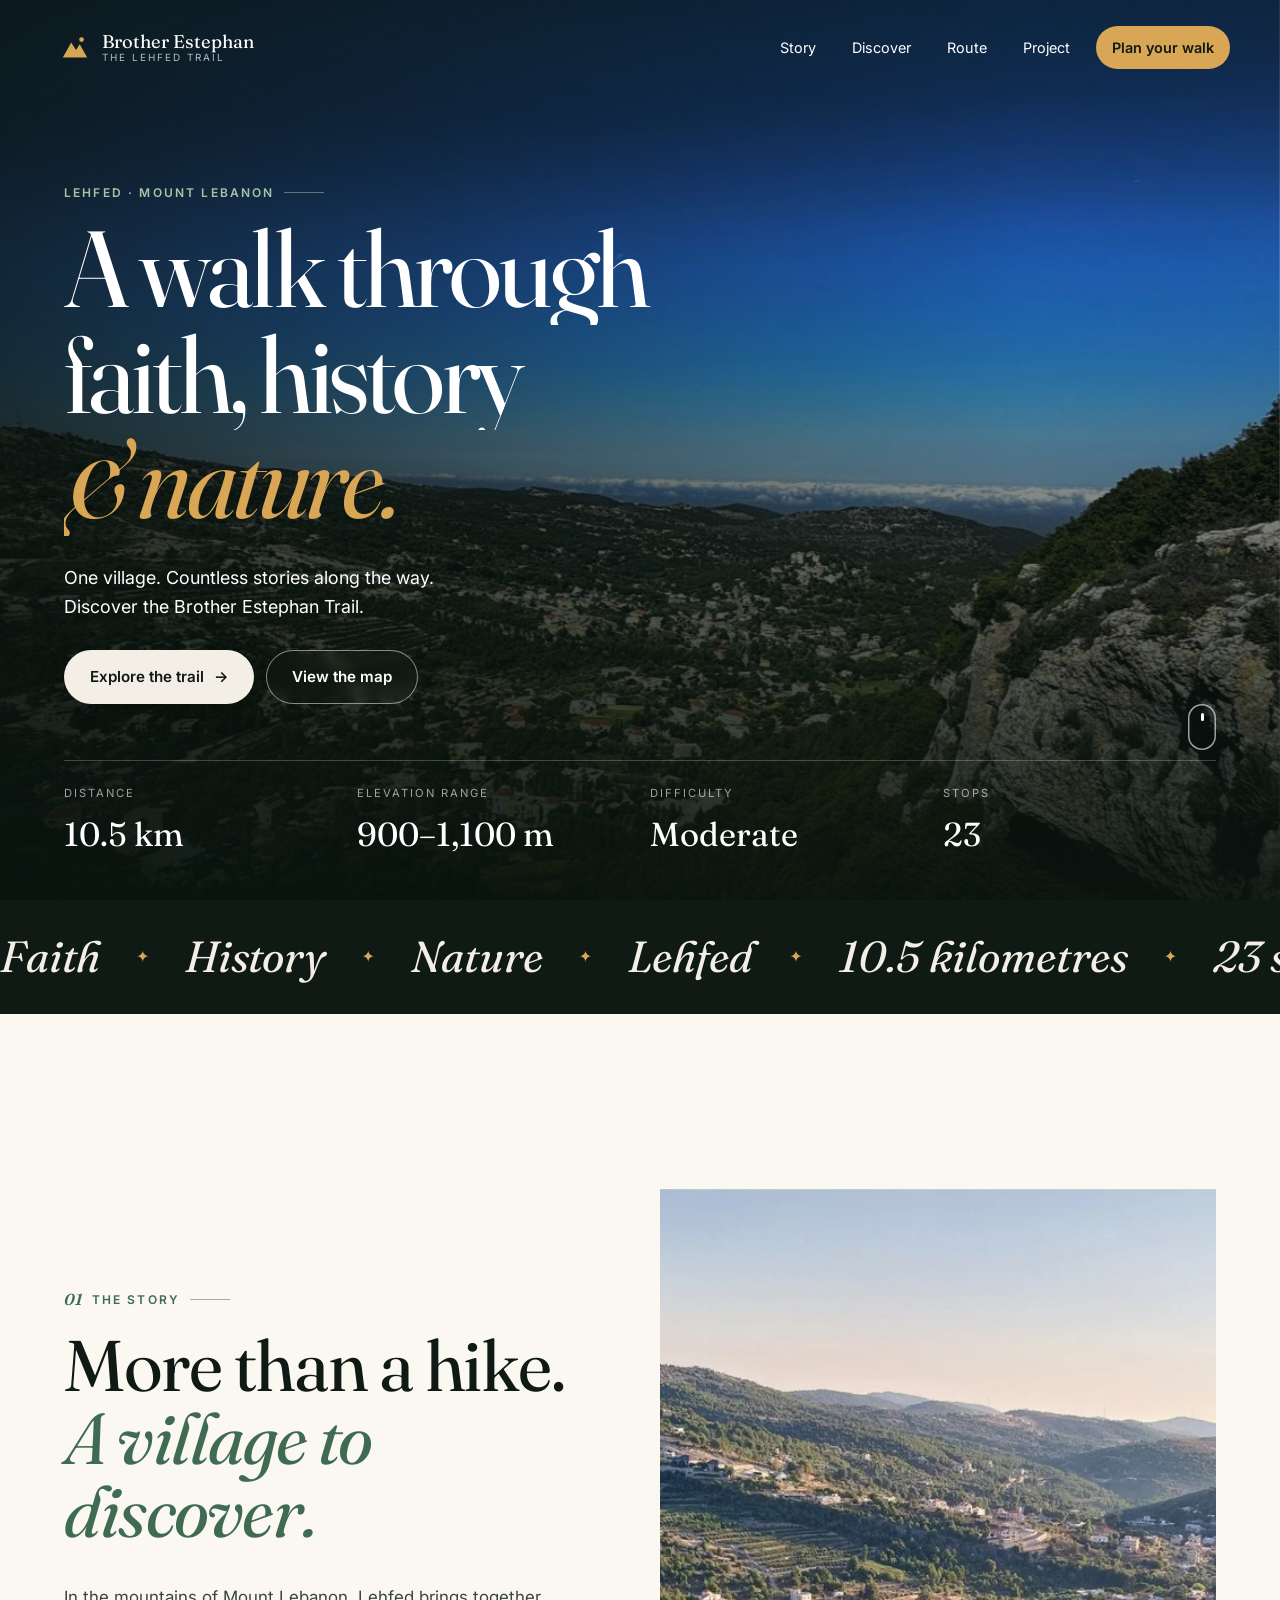
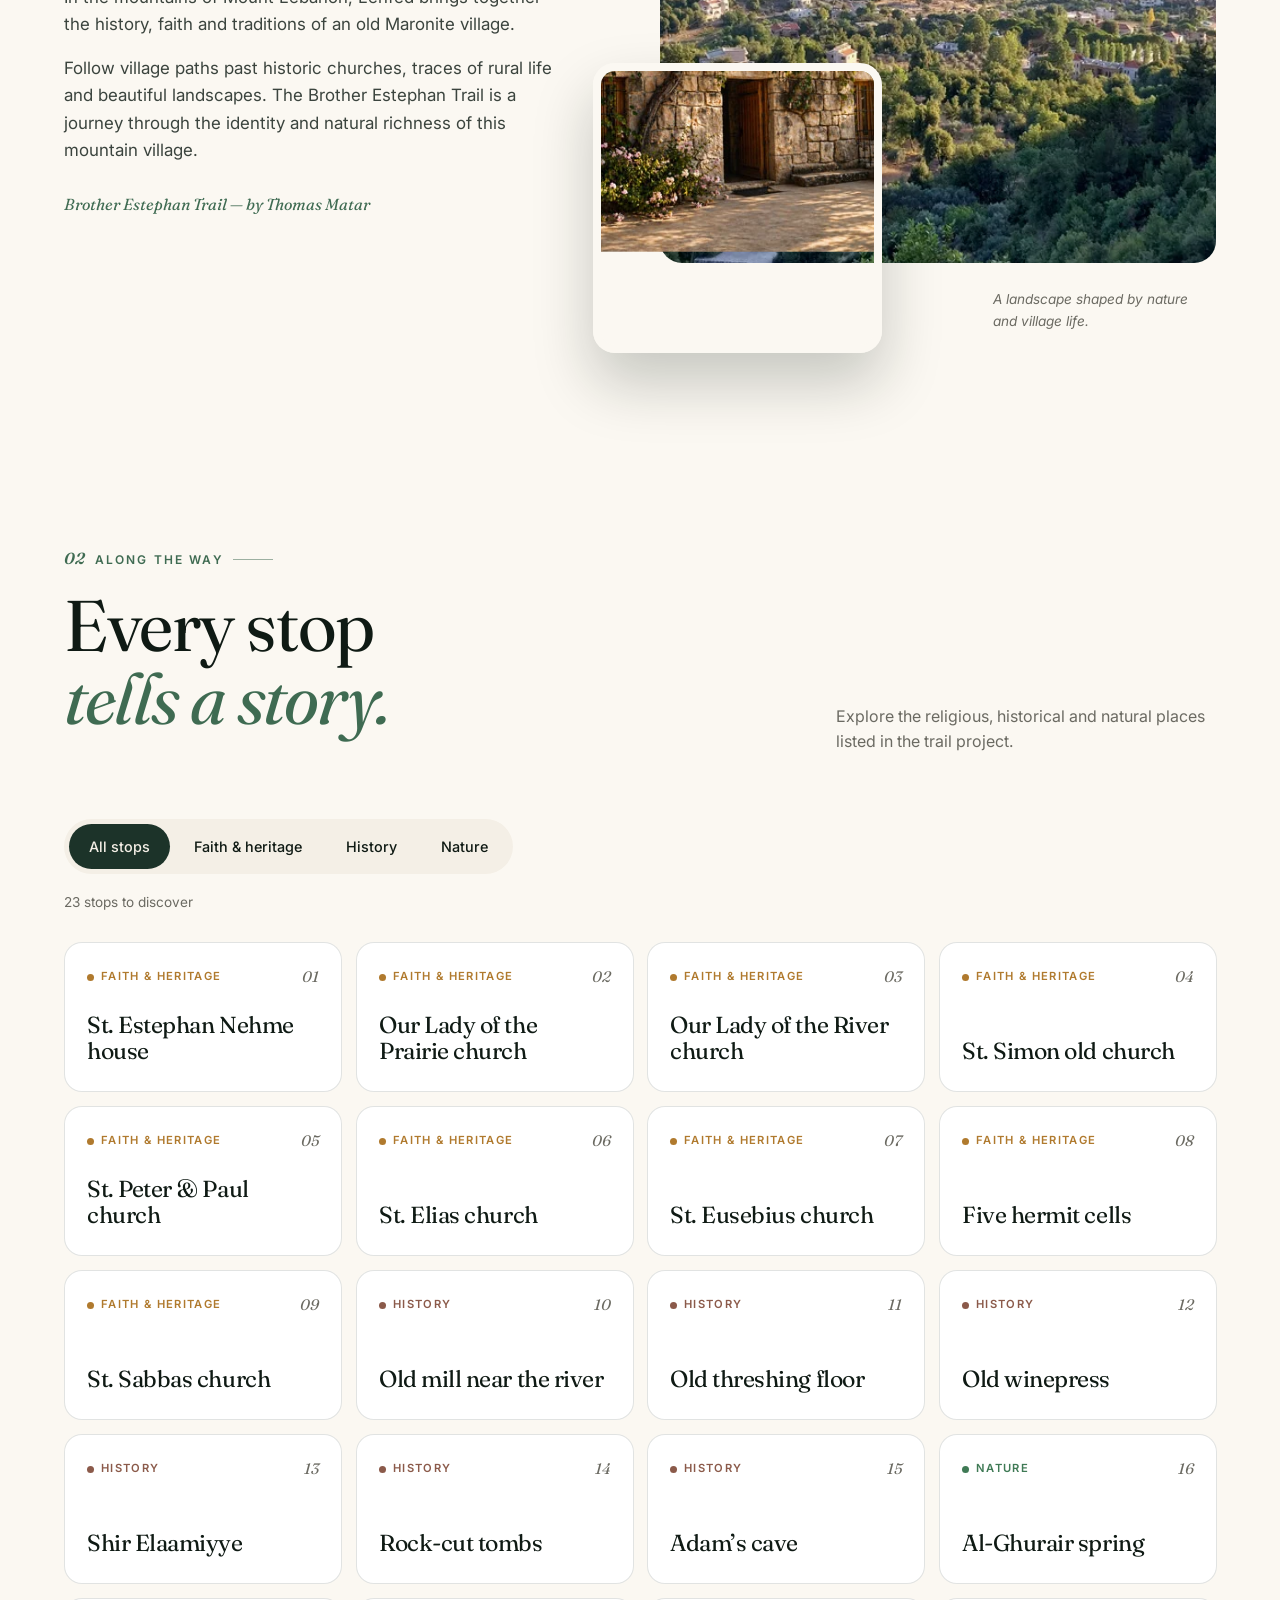
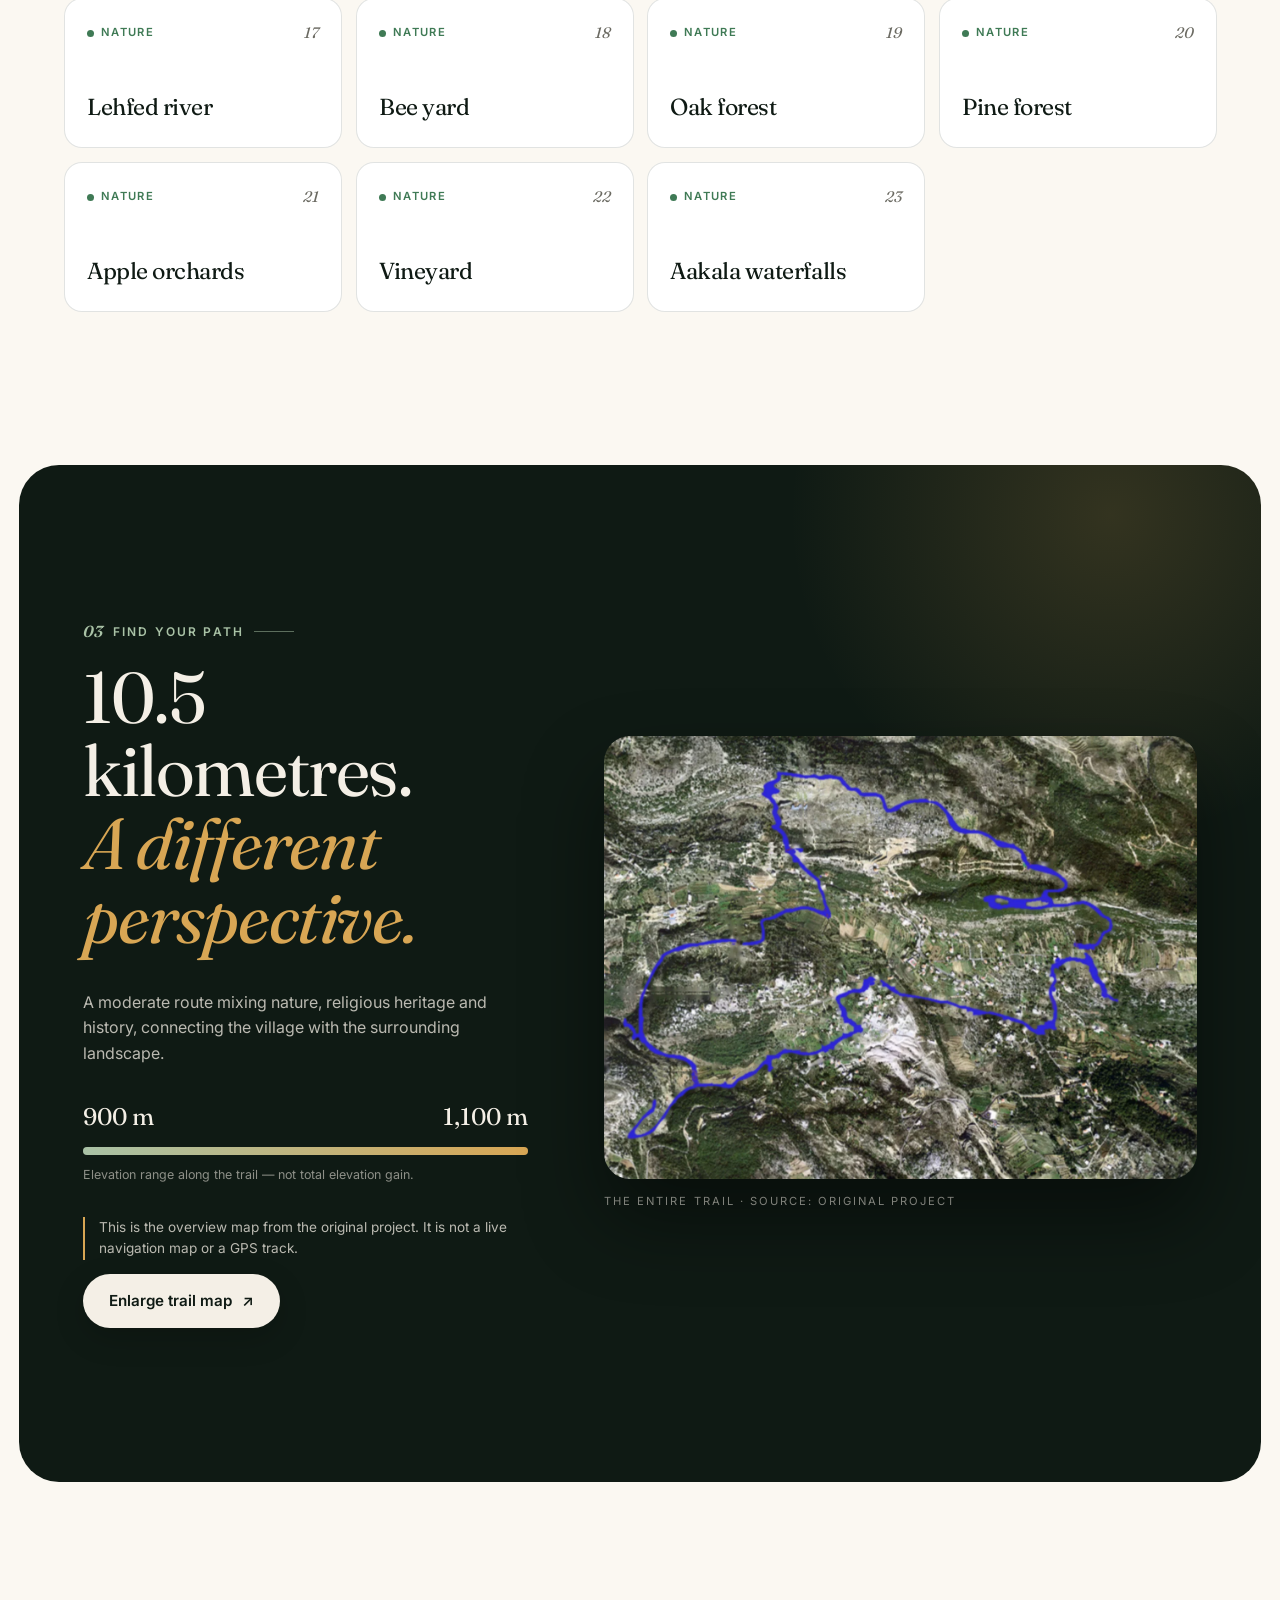
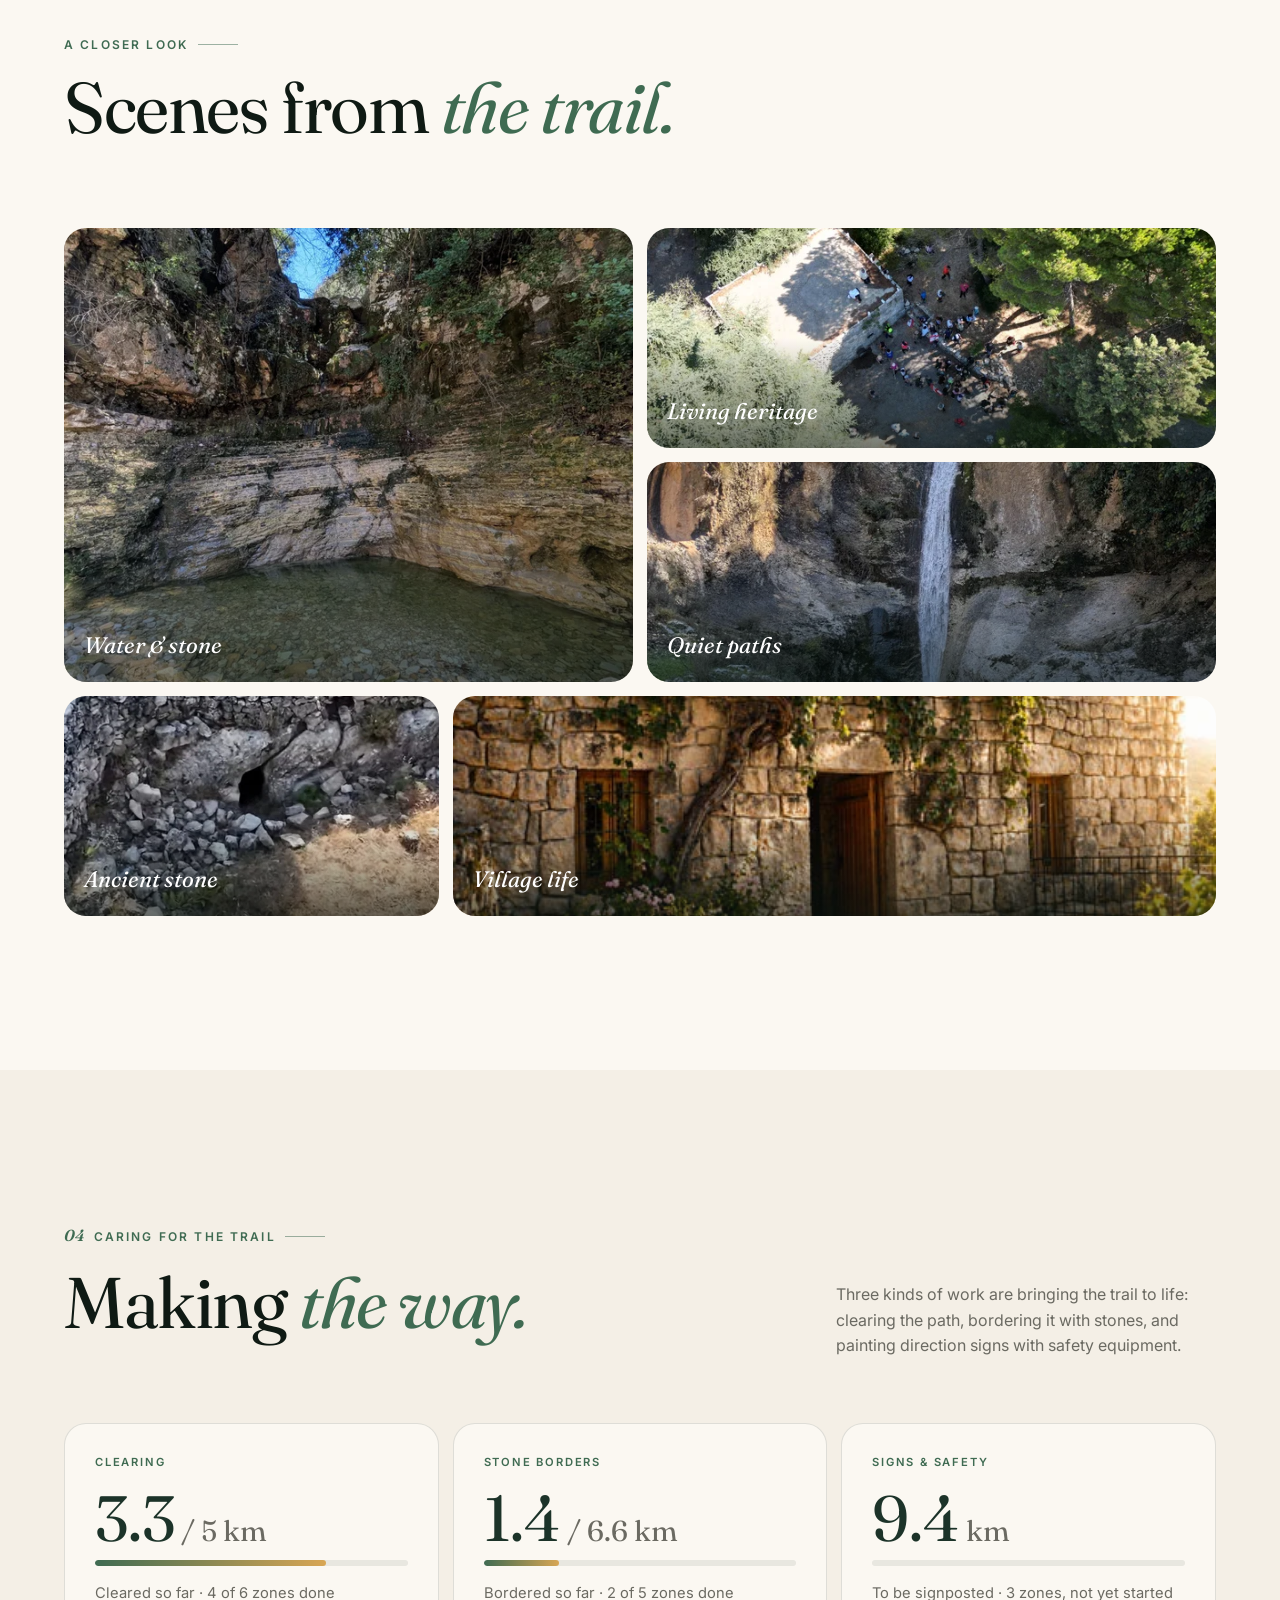
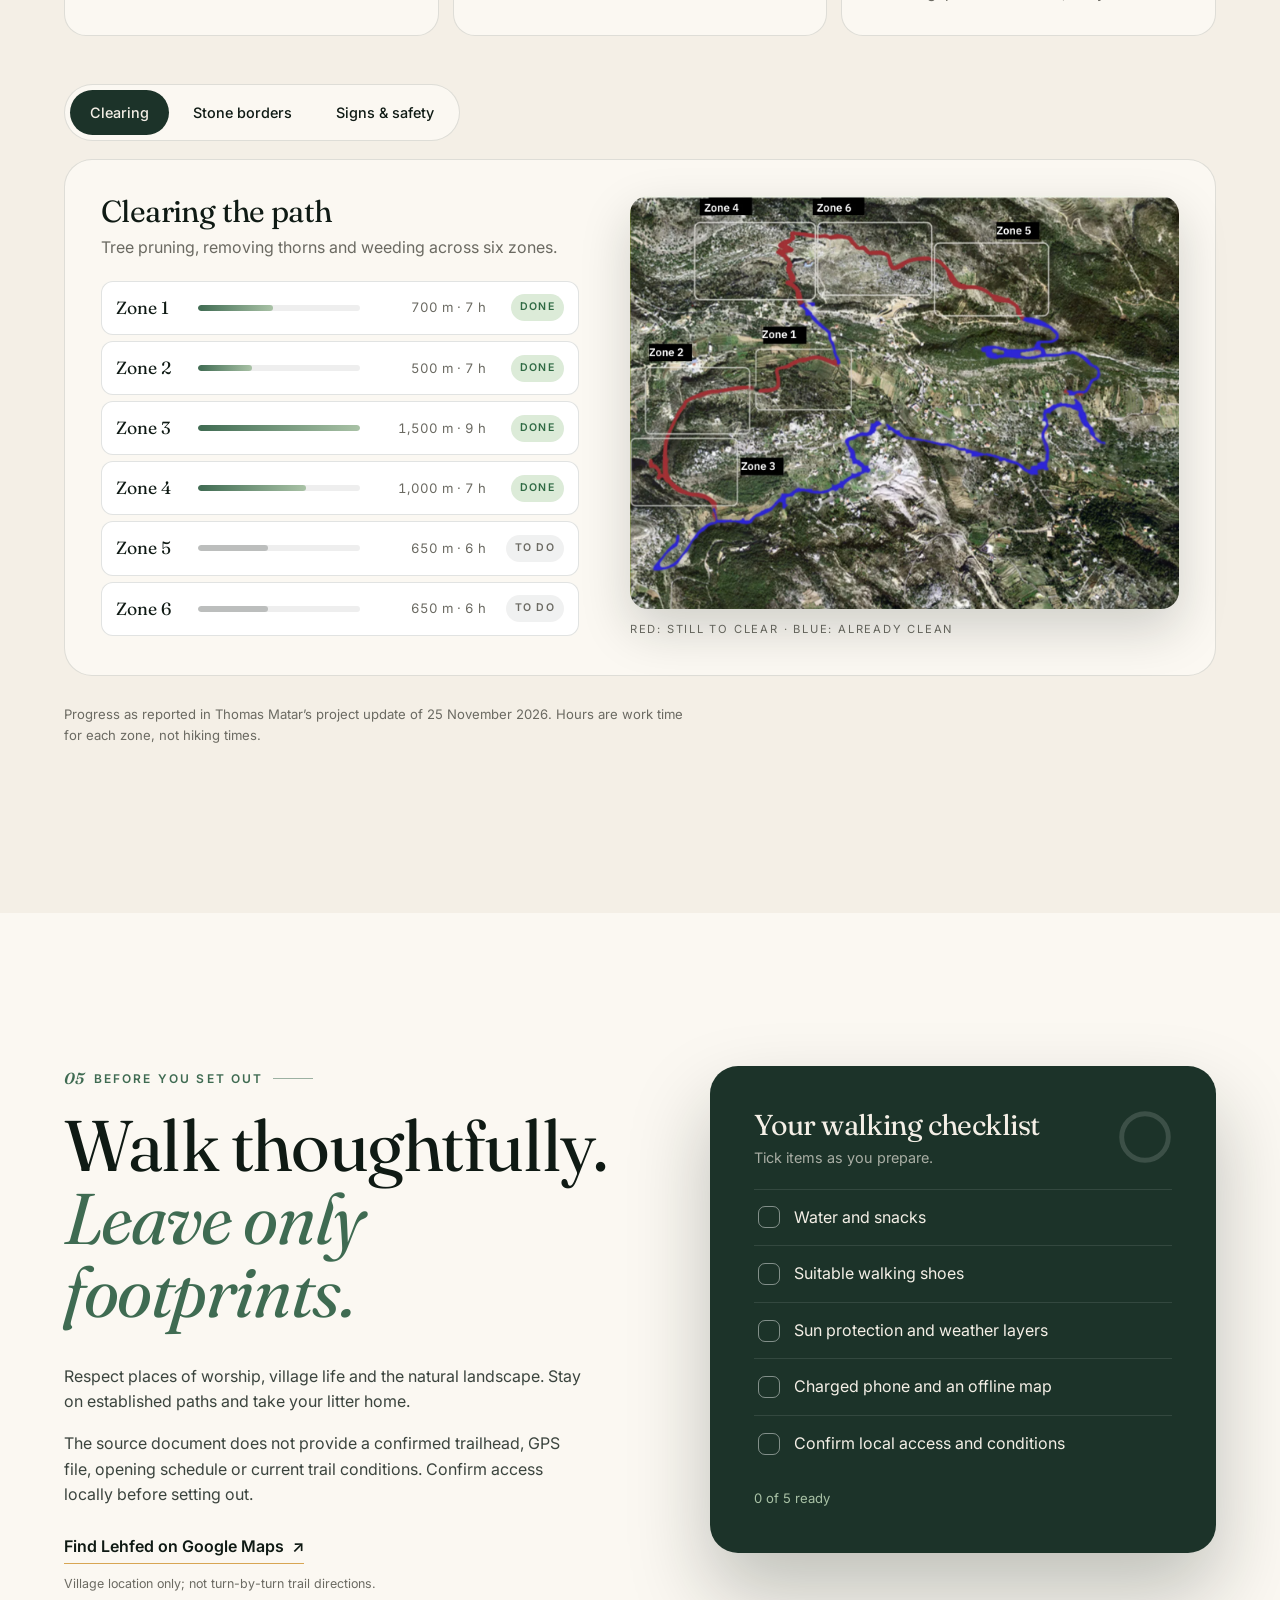
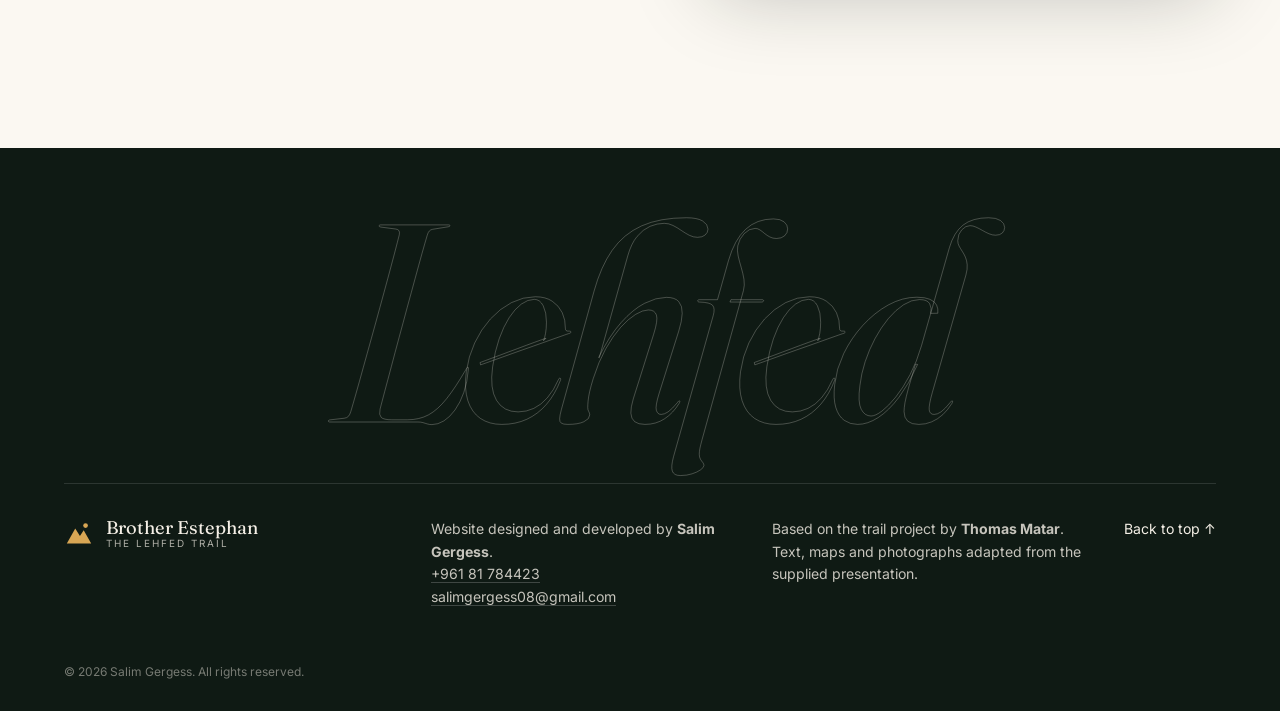
==== commit 8efe3721: "Update trail info from Thomas Matar's 25 Nov 2026 update Distance 10.5 km, elevation 900-1,100 m, ne" ====
--- a/public/index.html
+++ b/public/index.html
@@ -3,7 +3,7 @@
 <head>
 <meta charset="utf-8">
 <meta name="viewport" content="width=device-width, initial-scale=1">
-<meta name="description" content="Discover the Brother Estephan Trail in Lehfed, Lebanon: a 15 km journey through nature, faith and village heritage. A project by Thomas Matar.">
+<meta name="description" content="Discover the Brother Estephan Trail in Lehfed, Lebanon: a 10.5 km journey through nature, faith and village heritage. A project by Thomas Matar.">
 <meta name="theme-color" content="#0f1a14">
 <title>Brother Estephan Trail · Lehfed, Lebanon</title>
 <link rel="icon" href="assets/favicon.svg" type="image/svg+xml">
@@ -50,8 +50,8 @@
     </div>
   </div>
   <dl class="hero-stats" aria-label="Trail overview">
-    <div><dt>Distance</dt><dd><span data-count="15">15</span> km</dd></div>
-    <div><dt>Elevation range</dt><dd>950–1,100 m</dd></div>
+    <div><dt>Distance</dt><dd><span data-count="10.5" data-decimals="1">10.5</span> km</dd></div>
+    <div><dt>Elevation range</dt><dd>900–1,100 m</dd></div>
     <div><dt>Difficulty</dt><dd>Moderate</dd></div>
     <div><dt>Stops</dt><dd><span data-count="23">23</span></dd></div>
   </dl>
@@ -60,8 +60,8 @@
 
 <div class="marquee" aria-hidden="true">
   <div class="marquee-track">
-    <span>Faith</span><i>✦</i><span>History</span><i>✦</i><span>Nature</span><i>✦</i><span>Lehfed</span><i>✦</i><span>15 kilometres</span><i>✦</i><span>23 stops</span><i>✦</i>
-    <span>Faith</span><i>✦</i><span>History</span><i>✦</i><span>Nature</span><i>✦</i><span>Lehfed</span><i>✦</i><span>15 kilometres</span><i>✦</i><span>23 stops</span><i>✦</i>
+    <span>Faith</span><i>✦</i><span>History</span><i>✦</i><span>Nature</span><i>✦</i><span>Lehfed</span><i>✦</i><span>10.5 kilometres</span><i>✦</i><span>23 stops</span><i>✦</i>
+    <span>Faith</span><i>✦</i><span>History</span><i>✦</i><span>Nature</span><i>✦</i><span>Lehfed</span><i>✦</i><span>10.5 kilometres</span><i>✦</i><span>23 stops</span><i>✦</i>
   </div>
 </div>
 
@@ -104,10 +104,10 @@
   <div class="section route-inner">
     <div class="route-text">
       <p class="eyebrow reveal"><span class="num">03</span> Find your path</p>
-      <h2 class="reveal">15 kilometres.<br><em>A different perspective.</em></h2>
-      <p class="reveal">A route connecting village heritage with the surrounding landscape.</p>
-      <div class="elev reveal" aria-label="Elevation range 950 to 1,100 metres">
-        <div class="elev-labels"><span>950 m</span><span>1,100 m</span></div>
+      <h2 class="reveal">10.5 kilometres.<br><em>A different perspective.</em></h2>
+      <p class="reveal">A moderate route mixing nature, religious heritage and history, connecting the village with the surrounding landscape.</p>
+      <div class="elev reveal" aria-label="Elevation range 900 to 1,100 metres">
+        <div class="elev-labels"><span>900 m</span><span>1,100 m</span></div>
         <div class="elev-bar"><span></span></div>
         <small>Elevation range along the trail — not total elevation gain.</small>
       </div>
@@ -147,22 +147,74 @@
         <p class="eyebrow reveal"><span class="num">04</span> Caring for the trail</p>
         <h2 class="reveal">Making <em>the way.</em></h2>
       </div>
-      <p class="reveal">The project outlines clearing work across six zones, stone borders and painted direction signs.</p>
+      <p class="reveal">Three kinds of work are bringing the trail to life: clearing the path, bordering it with stones, and painting direction signs with safety equipment.</p>
     </div>
     <div class="project-stats">
-      <div class="reveal"><strong><span data-count="3.3" data-decimals="1">3.3</span> km</strong><span>Across six clearing zones</span></div>
-      <div class="reveal"><strong><span data-count="10">10</span> km</strong><span>Planned stone path borders</span></div>
-      <div class="reveal"><strong><span data-count="15">15</span> km</strong><span>Direction-sign coverage</span></div>
-    </div>
-    <div class="zones">
-      <details class="reveal" style="--len:600" open><summary><span class="z">Zone 1</span><span class="zbar"><i></i></span><span class="zmeta">600 m · 6 h</span></summary><p>Tree pruning, removing thorns and weeding.</p></details>
-      <details class="reveal" style="--len:600"><summary><span class="z">Zone 2</span><span class="zbar"><i></i></span><span class="zmeta">600 m · 6 h</span></summary><p>Tree pruning, removing thorns and weeding.</p></details>
-      <details class="reveal" style="--len:500"><summary><span class="z">Zone 3</span><span class="zbar"><i></i></span><span class="zmeta">500 m · 5 h</span></summary><p>Removing thorns and weeding.</p></details>
-      <details class="reveal" style="--len:400"><summary><span class="z">Zone 4</span><span class="zbar"><i></i></span><span class="zmeta">400 m · 4 h</span></summary><p>Tree pruning, removing thorns and weeding.</p></details>
-      <details class="reveal" style="--len:500"><summary><span class="z">Zone 5</span><span class="zbar"><i></i></span><span class="zmeta">500 m · 4 h</span></summary><p>Weeding.</p></details>
-      <details class="reveal" style="--len:700"><summary><span class="z">Zone 6</span><span class="zbar"><i></i></span><span class="zmeta">700 m · 5 h</span></summary><p>Removing thorns and weeding.</p></details>
-    </div>
-    <p class="project-note">Figures are from the project document; they are not a live report of completed work. Zone times describe clearing work, not hiking times.</p>
+      <div class="reveal" style="--pct:74"><small>Clearing</small><strong><span data-count="3.7" data-decimals="1">3.7</span><em> / 5 km</em></strong><span class="pbar"><i></i></span><span>Cleared so far · 4 of 6 zones done</span></div>
+      <div class="reveal" style="--pct:24"><small>Stone borders</small><strong><span data-count="1.6" data-decimals="1">1.6</span><em> / 6.6 km</em></strong><span class="pbar"><i></i></span><span>Bordered so far · 2 of 5 zones done</span></div>
+      <div class="reveal" style="--pct:0"><small>Signs &amp; safety</small><strong><span data-count="10.5" data-decimals="1">10.5</span><em> km</em></strong><span class="pbar"><i></i></span><span>To be signposted · 3 zones, not yet started</span></div>
+    </div>
+
+    <div class="work-tabs reveal" role="tablist" aria-label="Trail work">
+      <button role="tab" id="tab-clear" aria-controls="panel-clear" aria-selected="true">Clearing</button>
+      <button role="tab" id="tab-border" aria-controls="panel-border" aria-selected="false" tabindex="-1">Stone borders</button>
+      <button role="tab" id="tab-signs" aria-controls="panel-signs" aria-selected="false" tabindex="-1">Signs &amp; safety</button>
+    </div>
+
+    <div class="work-panel" role="tabpanel" id="panel-clear" aria-labelledby="tab-clear">
+      <div class="work-info">
+        <h3>Clearing the path</h3>
+        <p>Tree pruning, removing thorns and weeding across six zones.</p>
+        <ul class="zones" style="--max:1500">
+          <li class="done" style="--len:700"><span class="z">Zone 1</span><span class="zbar"><i></i></span><span class="zmeta">700 m · 7 h</span><span class="badge">Done</span></li>
+          <li class="done" style="--len:500"><span class="z">Zone 2</span><span class="zbar"><i></i></span><span class="zmeta">500 m · 7 h</span><span class="badge">Done</span></li>
+          <li class="done" style="--len:1500"><span class="z">Zone 3</span><span class="zbar"><i></i></span><span class="zmeta">1,500 m · 9 h</span><span class="badge">Done</span></li>
+          <li class="done" style="--len:1000"><span class="z">Zone 4</span><span class="zbar"><i></i></span><span class="zmeta">1,000 m · 7 h</span><span class="badge">Done</span></li>
+          <li style="--len:650"><span class="z">Zone 5</span><span class="zbar"><i></i></span><span class="zmeta">650 m · 6 h</span><span class="badge">To do</span></li>
+          <li style="--len:650"><span class="z">Zone 6</span><span class="zbar"><i></i></span><span class="zmeta">650 m · 6 h</span><span class="badge">To do</span></li>
+        </ul>
+      </div>
+      <figure class="work-map">
+        <button class="image-button" data-full-image="assets/map-clearing.webp" data-caption="Clearing zones — red parts remain to be cleared" aria-label="Enlarge clearing zones map"><img src="assets/map-clearing.webp" alt="Satellite map of the trail divided into six clearing zones; red sections remain to be cleared" loading="lazy"><span class="zoom-hint" aria-hidden="true">Click to enlarge ↗</span></button>
+        <figcaption>Red: still to clear · Blue: already clean</figcaption>
+      </figure>
+    </div>
+
+    <div class="work-panel" role="tabpanel" id="panel-border" aria-labelledby="tab-border" hidden>
+      <div class="work-info">
+        <h3>Bordering with stones</h3>
+        <p>Marking the path borders with stones over 6.6 km, in five zones.</p>
+        <ul class="zones" style="--max:2000">
+          <li class="done" style="--len:1000"><span class="z">Zone 1</span><span class="zbar"><i></i></span><span class="zmeta">1,000 m · 6 h</span><span class="badge">Done</span></li>
+          <li class="done" style="--len:600"><span class="z">Zone 2</span><span class="zbar"><i></i></span><span class="zmeta">600 m · 3 h</span><span class="badge">Done</span></li>
+          <li style="--len:1800"><span class="z">Zone 3</span><span class="zbar"><i></i></span><span class="zmeta">1,800 m · 6 h</span><span class="badge">To do</span></li>
+          <li style="--len:2000"><span class="z">Zone 4</span><span class="zbar"><i></i></span><span class="zmeta">2,000 m · 6 h</span><span class="badge">To do</span></li>
+          <li style="--len:800"><span class="z">Zone 5</span><span class="zbar"><i></i></span><span class="zmeta">800 m · 3 h</span><span class="badge">To do</span></li>
+        </ul>
+      </div>
+      <figure class="work-map">
+        <button class="image-button" data-full-image="assets/map-borders.webp" data-caption="Stone bordering zones along the trail" aria-label="Enlarge stone bordering map"><img src="assets/map-borders.webp" alt="Satellite map of the trail in green, divided into five stone-bordering zones" loading="lazy"><span class="zoom-hint" aria-hidden="true">Click to enlarge ↗</span></button>
+        <figcaption>Five bordering zones</figcaption>
+      </figure>
+    </div>
+
+    <div class="work-panel" role="tabpanel" id="panel-signs" aria-labelledby="tab-signs" hidden>
+      <div class="work-info">
+        <h3>Signs &amp; safety</h3>
+        <p>Painting direction signs along all 10.5 km and installing safety equipment, in three zones.</p>
+        <ul class="zones" style="--max:3500">
+          <li style="--len:3500"><span class="z">Zone 1</span><span class="zbar"><i></i></span><span class="zmeta">3,500 m · 6 h</span><span class="badge">To do</span></li>
+          <li style="--len:3500"><span class="z">Zone 2</span><span class="zbar"><i></i></span><span class="zmeta">3,500 m · 6 h</span><span class="badge">To do</span></li>
+          <li style="--len:3500"><span class="z">Zone 3</span><span class="zbar"><i></i></span><span class="zmeta">3,500 m · 6 h</span><span class="badge">To do</span></li>
+        </ul>
+      </div>
+      <figure class="work-map">
+        <button class="image-button" data-full-image="assets/map-signs.webp" data-caption="Direction sign and safety zones" aria-label="Enlarge signs and safety map"><img src="assets/map-signs.webp" alt="Satellite map of the trail divided into three zones for direction signs and safety equipment" loading="lazy"><span class="zoom-hint" aria-hidden="true">Click to enlarge ↗</span></button>
+        <figcaption>Three signposting zones</figcaption>
+      </figure>
+    </div>
+
+    <p class="project-note">Progress as reported in Thomas Matar’s project update of 25 November 2026. Hours are work time for each zone, not hiking times.</p>
   </div>
 </section>
 
--- a/public/styles.css
+++ b/public/styles.css
@@ -233,19 +233,33 @@
 .project-stats div { background: var(--paper); border-radius: var(--radius); padding: 30px; border: 1px solid var(--line); }
 .project-stats strong { display: block; font-family: var(--serif); font-weight: 400; font-size: clamp(2.6rem, 5vw, 4rem); line-height: 1; margin-bottom: 10px; color: var(--forest); }
 .project-stats div > span { color: var(--stone); font-size: .92rem; }
-.zones { display: grid; gap: 8px; }
-.zones details { background: var(--paper); border-radius: 16px; border: 1px solid var(--line); transition: background .3s; }
-.zones details[open] { background: #fff; }
-.zones summary { list-style: none; display: grid; grid-template-columns: 90px 1fr 120px 24px; gap: 20px; align-items: center; padding: 18px 22px; cursor: pointer; }
-.zones summary::-webkit-details-marker { display: none; }
-.zones summary::after { content: "+"; font-size: 1.3rem; text-align: center; transition: transform .3s var(--ease); }
-.zones details[open] summary::after { transform: rotate(45deg); }
-.z { font-family: var(--serif); font-size: 1.2rem; }
+.project-stats small { display: block; font-size: .7rem; font-weight: 600; letter-spacing: .16em; text-transform: uppercase; color: var(--moss); margin-bottom: 14px; }
+.project-stats strong em { font-style: normal; font-size: .45em; color: var(--stone); letter-spacing: 0; }
+.project-stats .pbar { display: block; height: 6px; border-radius: 6px; background: rgba(15,26,20,.08); overflow: hidden; margin: 6px 0 14px; }
+.project-stats .pbar i { display: block; height: 100%; width: calc(var(--pct) * 1%); border-radius: 6px; background: linear-gradient(90deg, var(--moss), var(--gold)); transform: scaleX(0); transform-origin: left; transition: transform 1.4s var(--ease) .3s; }
+.project-stats .in .pbar i { transform: scaleX(1); }
+
+.work-tabs { display: inline-flex; flex-wrap: wrap; gap: 4px; padding: 5px; border-radius: 999px; background: var(--paper); border: 1px solid var(--line); margin-bottom: 18px; }
+.work-tabs button { border: 0; background: none; padding: 11px 20px; border-radius: 999px; font-size: .9rem; font-weight: 500; transition: background .3s, color .3s; }
+.work-tabs button[aria-selected="true"] { background: var(--forest); color: var(--cream); }
+.work-panel { display: grid; grid-template-columns: 1fr 1.15fr; gap: clamp(24px, 4vw, 56px); align-items: start; background: var(--paper); border: 1px solid var(--line); border-radius: 28px; padding: clamp(20px, 3vw, 36px); animation: pop .5s var(--ease); }
+.work-panel[hidden] { display: none; }
+.work-info h3 { font-size: 1.9rem; margin-bottom: 8px; }
+.work-info > p { color: var(--stone); }
+.work-map { margin: 0; }
+.work-map .image-button { box-shadow: 0 20px 50px rgba(15,26,20,.18); border-radius: 18px; }
+.work-map figcaption { margin-top: 12px; font-size: .7rem; letter-spacing: .16em; text-transform: uppercase; color: var(--stone); }
+
+.zones { list-style: none; padding: 0; margin: 20px 0 0; display: grid; gap: 6px; }
+.zones li { display: grid; grid-template-columns: 68px 1fr 112px 64px; gap: 14px; align-items: center; padding: 12px 14px; border-radius: 12px; background: #fff; border: 1px solid var(--line); }
+.z { font-family: var(--serif); font-size: 1.1rem; }
 .zbar { height: 6px; border-radius: 6px; background: rgba(15,26,20,.07); overflow: hidden; }
-.zbar i { display: block; height: 100%; width: calc(var(--len) / 700 * 100%); border-radius: 6px; background: linear-gradient(90deg, var(--moss), var(--sage)); transform: scaleX(0); transform-origin: left; transition: transform 1.2s var(--ease) .2s; }
-.zones details.in .zbar i { transform: scaleX(1); }
-.zmeta { font-size: .85rem; color: var(--stone); text-align: right; font-variant-numeric: tabular-nums; }
-.zones details p { padding: 0 22px 20px 132px; margin: 0; color: #3b443e; }
+.zbar i { display: block; height: 100%; width: calc(var(--len) / var(--max) * 100%); border-radius: 6px; background: rgba(15,26,20,.22); transform: scaleX(0); transform-origin: left; transition: transform 1.2s var(--ease) .2s; }
+.zones li.done .zbar i { background: linear-gradient(90deg, var(--moss), var(--sage)); }
+.work-panel:not([hidden]) .zbar i { transform: scaleX(1); }
+.zmeta { font-size: .82rem; color: var(--stone); text-align: right; font-variant-numeric: tabular-nums; }
+.badge { justify-self: end; font-size: .66rem; font-weight: 600; letter-spacing: .1em; text-transform: uppercase; padding: 5px 9px; border-radius: 999px; background: rgba(15,26,20,.06); color: var(--stone); }
+.done .badge { background: #dcebd8; color: #2f6a43; }
 .project-note { margin-top: 28px; font-size: .82rem; color: var(--stone); max-width: 640px; }
 
 /* Visit */
@@ -305,7 +319,7 @@
   nav a { padding: 14px 18px; font-size: 1.05rem; }
   nav a:hover { background: rgba(15,26,20,.06) !important; }
   nav .nav-cta { margin: 6px 0 0; text-align: center; }
-  .story, .route-inner, .visit { grid-template-columns: 1fr; }
+  .story, .route-inner, .visit, .work-panel { grid-template-columns: 1fr; }
   .story-media { max-width: 560px; margin-left: auto; }
   .story-float { left: -6%; }
   .hero-stats { grid-template-columns: repeat(2, 1fr); }
@@ -319,9 +333,9 @@
 }
 @media (max-width: 620px) {
   .project-stats { grid-template-columns: 1fr; }
-  .zones summary { grid-template-columns: 70px 1fr 24px; }
+  .zones li { grid-template-columns: 60px 1fr auto; row-gap: 6px; }
   .zones .zmeta { grid-column: 2; grid-row: 2; text-align: left; }
-  .zones details p { padding-left: 22px; }
+  .zones .badge { grid-column: 3; grid-row: 1 / span 2; }
   #credits { grid-template-columns: 1fr; }
   .t2, .t3, .t4 { grid-column: span 2; }
   .route { border-radius: 28px; }
